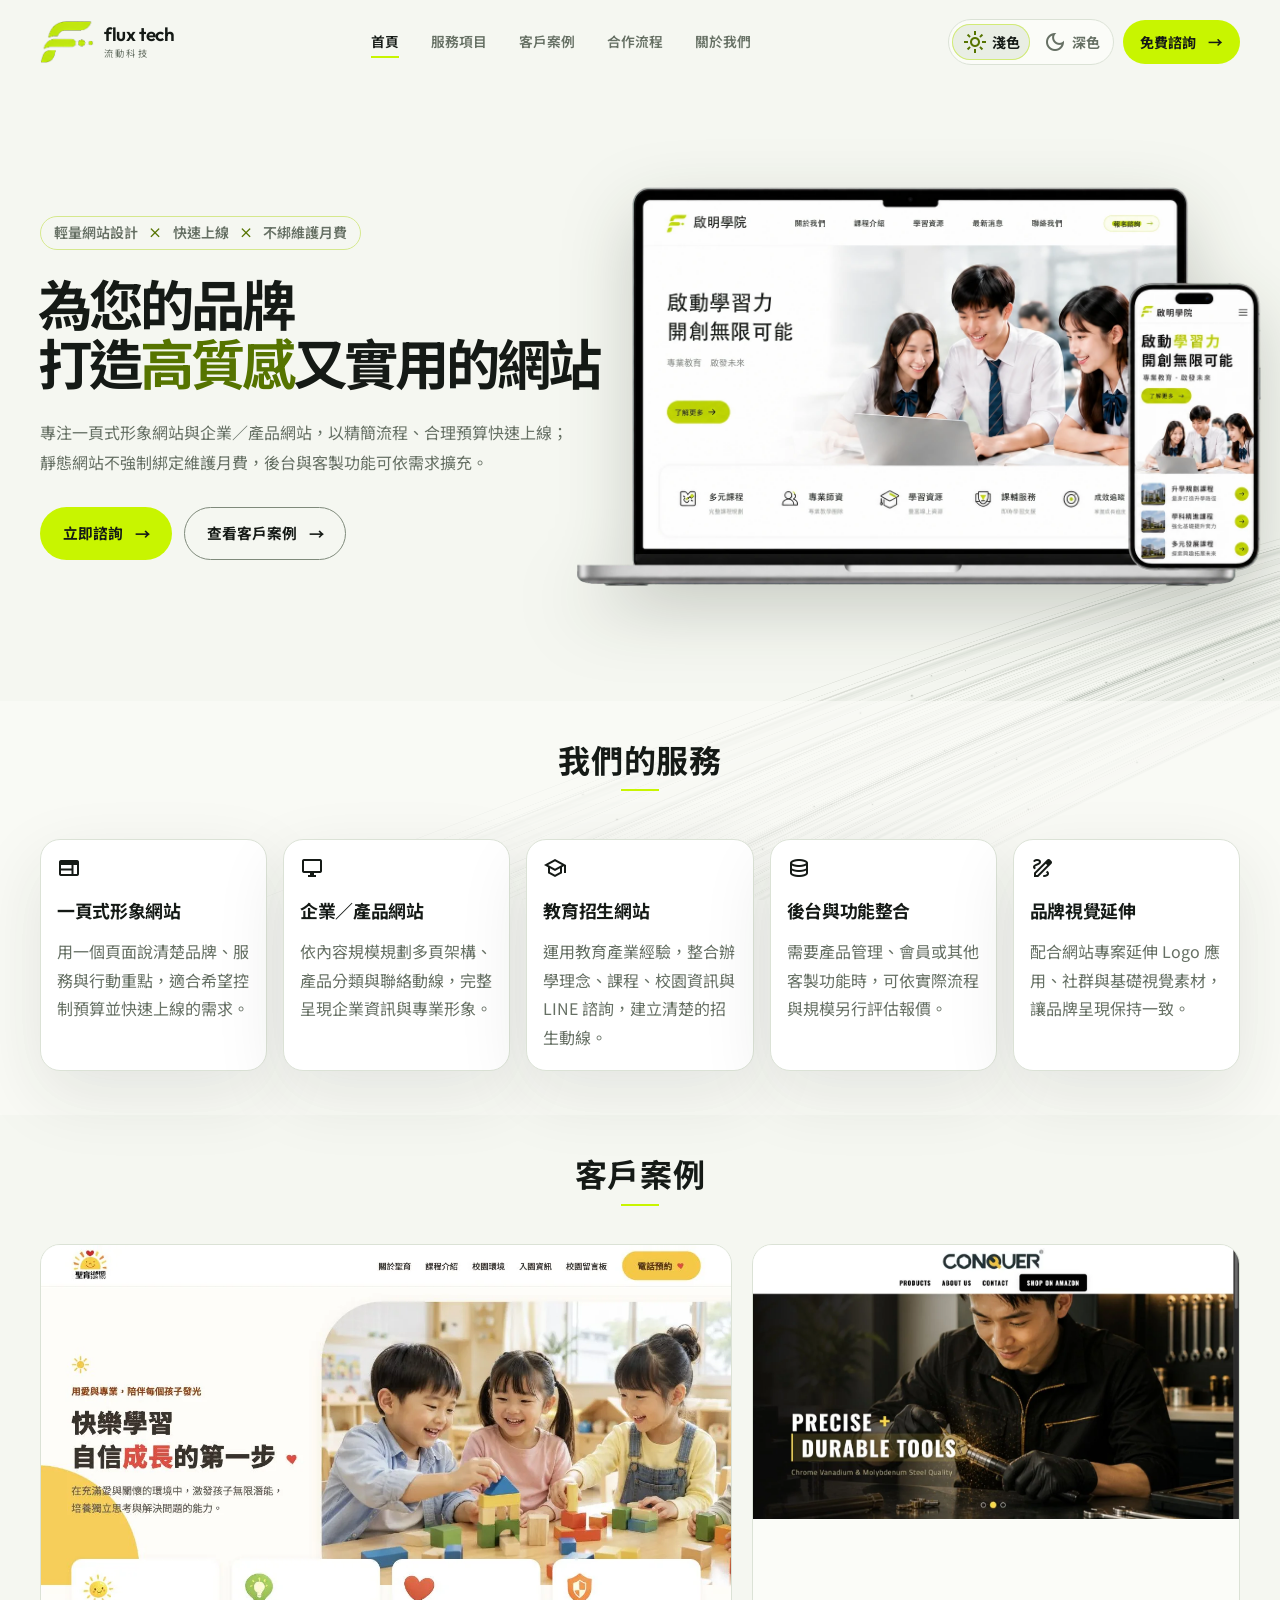
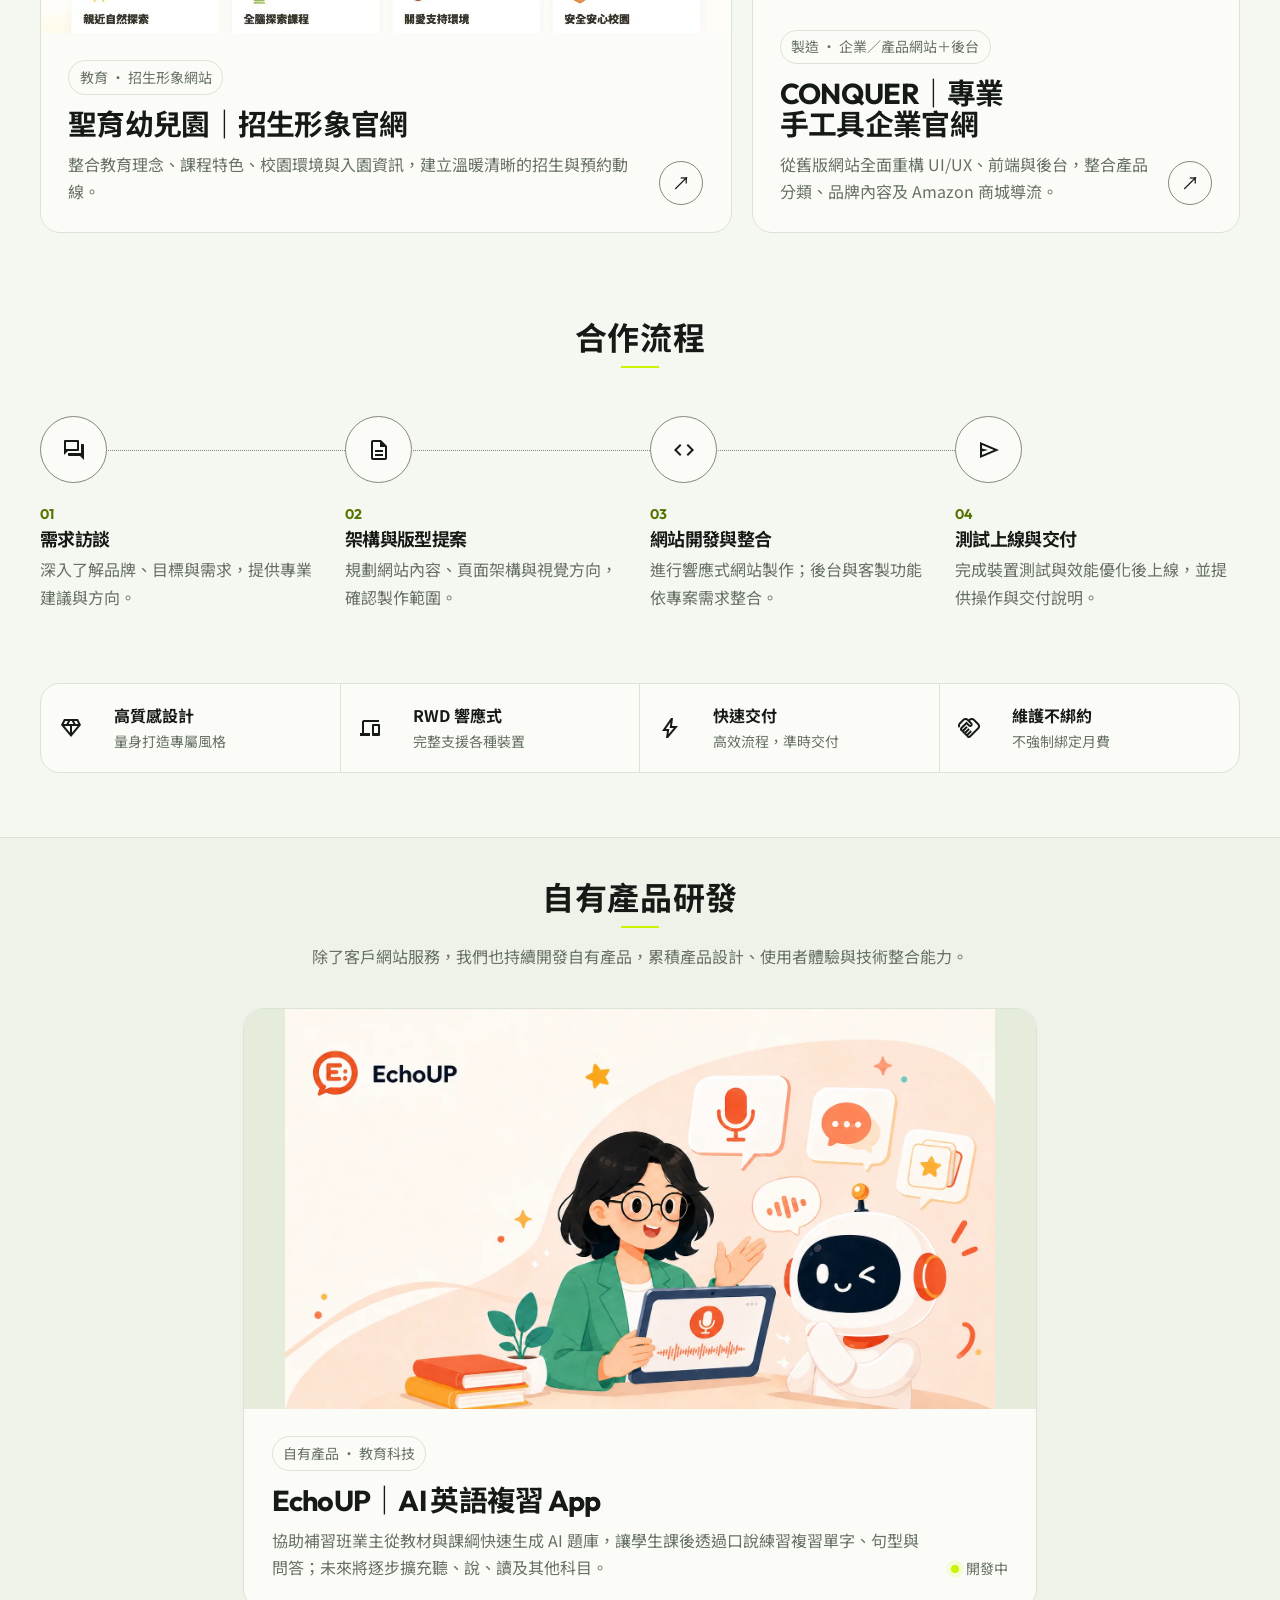
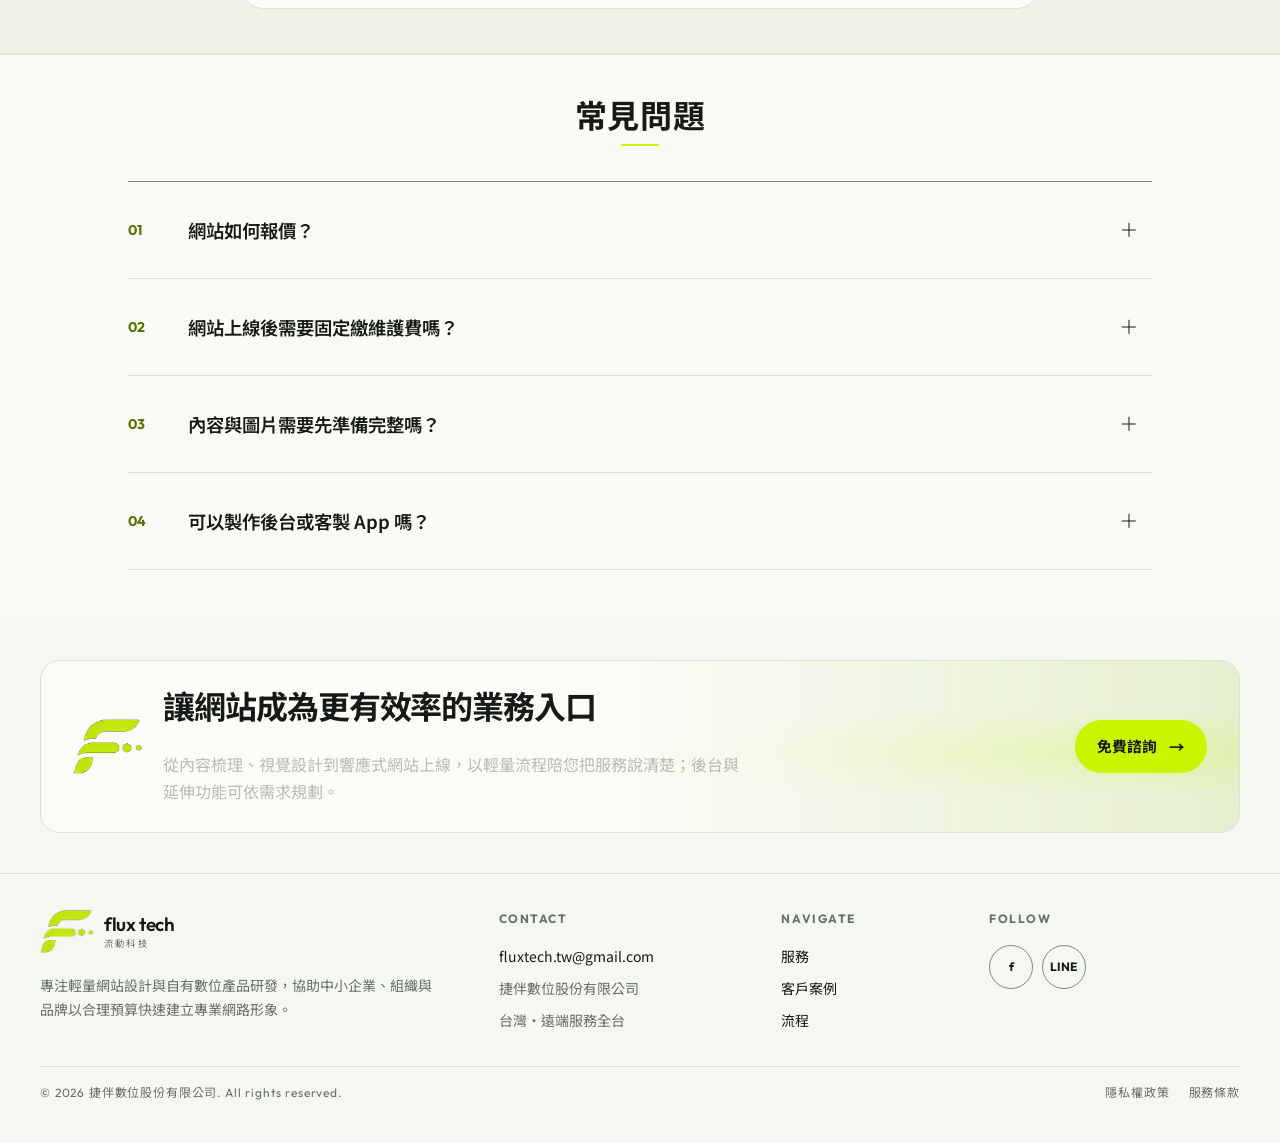
==== index.html @ bafb2372 "style: remove hero guide line" ====
<!doctype html>
<html lang="zh-Hant" data-theme="light">
  <head>
    <meta charset="UTF-8">
    <meta name="viewport" content="width=device-width, initial-scale=1, viewport-fit=cover">

    <script>
      (() => {
        try {
          const savedTheme = localStorage.getItem("fluxtech-theme");
          const systemTheme = window.matchMedia("(prefers-color-scheme: dark)").matches
            ? "dark"
            : "light";
          document.documentElement.dataset.theme = savedTheme || systemTheme;
        } catch {
          document.documentElement.dataset.theme = "light";
        }
      })();
    </script>

    <title>Fluxtech 流動科技｜輕量網站設計與快速上線</title>
    <meta
      name="description"
      content="Fluxtech 流動科技協助中小企業、組織與品牌，以合理預算快速建立一頁式形象網站與企業／產品網站；靜態網站不強制綁定維護月費，後台與客製功能依需求報價。"
    >
    <link rel="canonical" href="https://fluxtech.com.tw/">

    <meta property="og:type" content="website">
    <meta property="og:locale" content="zh_TW">
    <meta property="og:site_name" content="Fluxtech 流動科技">
    <meta property="og:title" content="Fluxtech 流動科技｜讓好網站，跟上你的生意速度">
    <meta
      property="og:description"
      content="輕量、敏捷、不強制綁定維護月費。從一頁式形象網站到企業／產品網站，後台與客製功能按需規劃。"
    >
    <meta property="og:url" content="https://fluxtech.com.tw/">
    <meta property="og:image" content="https://fluxtech.com.tw/assets/og-cover.jpg">
    <meta property="og:image:width" content="1200">
    <meta property="og:image:height" content="630">
    <meta property="og:image:alt" content="Fluxtech 流動科技品牌視覺">

    <meta name="twitter:card" content="summary_large_image">
    <meta name="twitter:title" content="Fluxtech 流動科技｜讓好網站，跟上你的生意速度">
    <meta
      name="twitter:description"
      content="輕量網站設計、快速上線，不強制綁定維護月費。"
    >
    <meta name="twitter:image" content="https://fluxtech.com.tw/assets/og-cover.jpg">

    <meta name="theme-color" content="#f5f7f1">
    <link rel="icon" type="image/png" sizes="96x96" href="assets/favicon-96.png">
    <link rel="apple-touch-icon" href="assets/apple-touch-icon.png">
    <link rel="manifest" href="site.webmanifest">

    <link rel="preconnect" href="https://fonts.googleapis.com">
    <link rel="preconnect" href="https://fonts.gstatic.com" crossorigin>
    <link
      href="https://fonts.googleapis.com/css2?family=Noto+Sans+TC:wght@400;500;600;700;800&amp;family=Outfit:wght@500;600;700&amp;display=swap"
      rel="stylesheet"
    >
    <link
      href="https://fonts.googleapis.com/css2?family=Material+Symbols+Outlined:opsz,wght,FILL,GRAD@24,300,0,0"
      rel="stylesheet"
    >
    <link rel="stylesheet" href="styles.css?v=20260722-site-webgl-flow-7">
    <script type="application/ld+json">
      {
        "@context": "https://schema.org",
        "@type": "Organization",
        "name": "捷伴數位股份有限公司",
        "alternateName": ["Fluxtech 流動科技", "flux tech"],
        "url": "https://fluxtech.com.tw/",
        "logo": "https://fluxtech.com.tw/assets/apple-touch-icon.png",
        "email": "fluxtech.tw@gmail.com",
        "sameAs": [
          "https://www.facebook.com/profile.php?id=61590889914276",
          "https://lin.ee/OuQwwsB"
        ],
        "description": "專注輕量網站設計與自有數位產品研發，提供一頁式形象網站、企業與產品網站；後台與客製功能依需求規劃。"
      }
    </script>
  </head>

  <body>
    <a class="skip-link" href="#main-content">跳到主要內容</a>

    <header class="site-header" data-site-header>
      <div class="nav-shell">
        <a class="brand" href="#top" aria-label="Fluxtech 流動科技首頁">
          <img class="brand__mark" src="assets/flux-mark.png" width="230" height="182" alt="">
          <span class="brand__copy">
            <strong>flux tech</strong>
            <small>流動科技</small>
          </span>
        </a>

        <nav class="desktop-nav" aria-label="主要導覽">
          <a href="#top">首頁</a>
          <a href="#services">服務項目</a>
          <a href="#work">客戶案例</a>
          <a href="#process">合作流程</a>
          <a href="#about">關於我們</a>
        </nav>

        <div class="nav-actions">
          <div class="theme-picker theme-picker--desktop" role="group" aria-label="顯示模式">
            <button class="theme-picker__option" type="button" data-theme-option="light" aria-pressed="true">
              <span class="material-symbols-outlined" aria-hidden="true">light_mode</span>
              <span>淺色</span>
            </button>
            <button class="theme-picker__option" type="button" data-theme-option="dark" aria-pressed="false">
              <span class="material-symbols-outlined" aria-hidden="true">dark_mode</span>
              <span>深色</span>
            </button>
          </div>

          <button class="theme-toggle theme-toggle--compact" type="button" data-theme-toggle aria-label="切換為深色模式">
            <span class="material-symbols-outlined theme-toggle__icon" data-theme-toggle-icon aria-hidden="true">dark_mode</span>
            <span class="theme-toggle__label" data-theme-toggle-label>深色</span>
          </button>

          <a
            class="button button--compact nav-line-button"
            href="https://lin.ee/OuQwwsB"
            target="_blank"
            rel="noopener noreferrer"
            data-line-link
            data-placement="nav"
          >
            免費諮詢 <span aria-hidden="true">→</span>
          </a>

          <button
            class="menu-toggle"
            type="button"
            aria-label="開啟導覽選單"
            aria-expanded="false"
            aria-controls="mobile-nav"
            data-menu-toggle
          >
            <span class="material-symbols-outlined menu-toggle__icon" data-menu-toggle-icon aria-hidden="true">menu</span>
            <span class="menu-toggle__label" data-menu-toggle-label>選單</span>
          </button>
        </div>
      </div>

      <nav class="mobile-nav" id="mobile-nav" aria-label="行動版導覽" data-mobile-nav>
        <a href="#top"><span>01</span>首頁</a>
        <a href="#services"><span>02</span>服務項目</a>
        <a href="#work"><span>03</span>客戶案例</a>
        <a href="#process"><span>04</span>合作流程</a>
        <a href="#about"><span>05</span>關於我們</a>
        <div class="mobile-nav__theme">
          <span class="mobile-nav__theme-label">顯示模式</span>
          <div class="theme-picker theme-picker--mobile" role="group" aria-label="顯示模式">
            <button class="theme-picker__option" type="button" data-theme-option="light" aria-pressed="true">
              <span class="material-symbols-outlined" aria-hidden="true">light_mode</span>
              <span>淺色</span>
            </button>
            <button class="theme-picker__option" type="button" data-theme-option="dark" aria-pressed="false">
              <span class="material-symbols-outlined" aria-hidden="true">dark_mode</span>
              <span>深色</span>
            </button>
          </div>
        </div>
        <a
          class="mobile-nav__line"
          href="https://lin.ee/OuQwwsB"
          target="_blank"
          rel="noopener noreferrer"
          data-line-link
          data-placement="mobile_menu"
        >
          加入 LINE 官方帳號 <span aria-hidden="true">↗</span>
        </a>
      </nav>
    </header>

    <!-- A single canvas provides the page-wide WebGL visual system. -->
    <div class="site-flow" data-flow-webgl aria-hidden="true"></div>

    <main id="main-content">
      <div class="flow-stage" data-flow-stage>

        <section class="hero" id="top" aria-labelledby="hero-title">
          <div class="hero__art" aria-hidden="true">
            <div class="hero__art-image"></div>
          </div>

          <div class="container hero__grid">
          <div class="hero__copy">
            <p class="hero__eyebrow reveal" style="--reveal-order: 0">
              <span>輕量網站設計</span><i>×</i><span>快速上線</span><i>×</i><span>不綁維護月費</span>
            </p>
            <h1 id="hero-title" class="reveal" style="--reveal-order: 1">
              為您的品牌<br>
              <span class="hero-title__line">打造<strong>高質感</strong>又實用的網站</span>
            </h1>
            <p class="hero__lead reveal" style="--reveal-order: 2">
              專注一頁式形象網站與企業／產品網站，以精簡流程、合理預算快速上線；
              靜態網站不強制綁定維護月費，後台與客製功能可依需求擴充。
            </p>
            <div class="hero__actions reveal" style="--reveal-order: 3">
              <a
                class="button button--primary"
                href="https://lin.ee/OuQwwsB"
                target="_blank"
                rel="noopener noreferrer"
                data-line-link
                data-placement="hero"
              >
                立即諮詢 <span aria-hidden="true">→</span>
              </a>
              <a class="button button--ghost" href="#work">
                查看客戶案例 <span aria-hidden="true">→</span>
              </a>
            </div>
          </div>

          <div class="hero__showcase reveal" style="--reveal-order: 4">
            <div class="hero-device">
              <picture>
                <source srcset="assets/hero-device-v5.webp" type="image/webp">
                <img
                  src="assets/hero-device-v5.png"
                  width="1536"
                  height="1024"
                  alt="筆電與手機展示啟明學院網站的桌機版與手機響應式版面"
                  fetchpriority="high"
                >
              </picture>
            </div>
          </div>
          </div>
        </section>

        <section class="service-section section" id="services" aria-labelledby="services-title">
          <div class="container">
          <div class="mockup-section-title reveal">
            <h2 id="services-title">我們的服務</h2>
            <span aria-hidden="true"></span>
          </div>

          <div class="service-card-grid">
            <article class="service-card reveal">
              <span class="material-symbols-outlined service-card__icon" aria-hidden="true">web</span>
              <h3>一頁式形象網站</h3>
              <p>用一個頁面說清楚品牌、服務與行動重點，適合希望控制預算並快速上線的需求。</p>
            </article>

            <article class="service-card reveal">
              <span class="material-symbols-outlined service-card__icon" aria-hidden="true">desktop_windows</span>
              <h3>企業／產品網站</h3>
              <p>依內容規模規劃多頁架構、產品分類與聯絡動線，完整呈現企業資訊與專業形象。</p>
            </article>

            <article class="service-card reveal">
              <span class="material-symbols-outlined service-card__icon" aria-hidden="true">school</span>
              <h3>教育招生網站</h3>
              <p>運用教育產業經驗，整合辦學理念、課程、校園資訊與 LINE 諮詢，建立清楚的招生動線。</p>
            </article>

            <article class="service-card reveal">
              <span class="material-symbols-outlined service-card__icon" aria-hidden="true">database</span>
              <h3>後台與功能整合</h3>
              <p>需要產品管理、會員或其他客製功能時，可依實際流程與規模另行評估報價。</p>
            </article>

            <article class="service-card reveal">
              <span class="material-symbols-outlined service-card__icon" aria-hidden="true">draw</span>
              <h3>品牌視覺延伸</h3>
              <p>配合網站專案延伸 Logo 應用、社群與基礎視覺素材，讓品牌呈現保持一致。</p>
            </article>
          </div>
          </div>
        </section>
      </div>

      <section class="work-section section" id="work" aria-labelledby="work-title">
        <div class="container">
          <div class="mockup-section-title work-section__title reveal">
            <h2 id="work-title">客戶案例</h2>
            <span aria-hidden="true"></span>
          </div>

          <div class="work-grid">
            <article class="case-card case-card--featured reveal">
              <a
                class="case-card__link"
                href="https://jjtsao.github.io/kindergarten-sample/index.html"
                target="_blank"
                rel="noopener noreferrer"
                data-portfolio-link
                data-case-id="sun-you-kindergarten"
                data-category="education"
                aria-label="查看聖育幼兒園招生形象官網"
              >
                <div class="case-visual case-visual--project">
                  <img src="assets/case-sunyou-v1.webp" width="1265" height="712" alt="" loading="lazy">
                </div>
                <div class="case-card__meta">
                  <div>
                    <span class="case-card__category">教育 · 招生形象網站</span>
                    <h3>聖育幼兒園｜招生形象官網</h3>
                    <p>整合教育理念、課程特色、校園環境與入園資訊，建立溫暖清晰的招生與預約動線。</p>
                  </div>
                  <span class="case-card__arrow" aria-hidden="true">↗</span>
                </div>
              </a>
            </article>

            <article class="case-card reveal">
              <a
                class="case-card__link"
                href="https://www.conquer.tw"
                target="_blank"
                rel="noopener noreferrer"
                data-portfolio-link
                data-case-id="conquer-tools"
                data-category="manufacturing"
                aria-label="查看 CONQUER 專業手工具企業官網"
              >
                <div class="case-visual case-visual--project case-visual--conquer">
                  <img src="assets/case-conquer-v1.webp" width="1265" height="712" alt="" loading="lazy">
                </div>
                <div class="case-card__meta">
                  <div>
                    <span class="case-card__category">製造 · 企業／產品網站＋後台</span>
                    <h3>CONQUER｜專業手工具企業官網</h3>
                    <p>從舊版網站全面重構 UI/UX、前端與後台，整合產品分類、品牌內容及 Amazon 商城導流。</p>
                  </div>
                  <span class="case-card__arrow" aria-hidden="true">↗</span>
                </div>
              </a>
            </article>
          </div>
        </div>
      </section>

      <section class="process-section section" id="process" aria-labelledby="process-title">
        <div class="container">
          <div class="mockup-section-title reveal">
            <h2 id="process-title">合作流程</h2>
            <span aria-hidden="true"></span>
          </div>

          <ol class="process-steps">
            <li class="process-step reveal">
              <div class="process-step__icon"><span class="material-symbols-outlined" aria-hidden="true">forum</span></div>
              <div class="process-step__copy"><span>01</span><h3>需求訪談</h3><p>深入了解品牌、目標與需求，提供專業建議與方向。</p></div>
            </li>
            <li class="process-step reveal">
              <div class="process-step__icon"><span class="material-symbols-outlined" aria-hidden="true">description</span></div>
              <div class="process-step__copy"><span>02</span><h3>架構與版型提案</h3><p>規劃網站內容、頁面架構與視覺方向，確認製作範圍。</p></div>
            </li>
            <li class="process-step reveal">
              <div class="process-step__icon"><span class="material-symbols-outlined" aria-hidden="true">code</span></div>
              <div class="process-step__copy"><span>03</span><h3>網站開發與整合</h3><p>進行響應式網站製作；後台與客製功能依專案需求整合。</p></div>
            </li>
            <li class="process-step reveal">
              <div class="process-step__icon"><span class="material-symbols-outlined" aria-hidden="true">send</span></div>
              <div class="process-step__copy"><span>04</span><h3>測試上線與交付</h3><p>完成裝置測試與效能優化後上線，並提供操作與交付說明。</p></div>
            </li>
          </ol>

          <div class="quality-strip reveal" aria-label="服務特色">
            <div><span class="material-symbols-outlined" aria-hidden="true">diamond</span><p><strong>高質感設計</strong><small>量身打造專屬風格</small></p></div>
            <div><span class="material-symbols-outlined" aria-hidden="true">devices</span><p><strong>RWD 響應式</strong><small>完整支援各種裝置</small></p></div>
            <div><span class="material-symbols-outlined" aria-hidden="true">bolt</span><p><strong>快速交付</strong><small>高效流程，準時交付</small></p></div>
            <div><span class="material-symbols-outlined" aria-hidden="true">handshake</span><p><strong>維護不綁約</strong><small>不強制綁定月費</small></p></div>
          </div>
        </div>
      </section>

      <section class="product-section section" id="products" aria-labelledby="products-title">
        <div class="container">
          <div class="mockup-section-title product-section__title reveal">
            <h2 id="products-title">自有產品研發</h2>
            <span aria-hidden="true"></span>
          </div>
          <p class="product-section__intro reveal">
            除了客戶網站服務，我們也持續開發自有產品，累積產品設計、使用者體驗與技術整合能力。
          </p>

          <div class="product-grid product-grid--single">
            <article class="case-card case-card--coming case-card--app-small reveal">
              <div class="case-card__link" aria-label="EchoUP AI 英語複習 App 開發中">
                <div class="case-visual case-visual--project case-visual--app">
                  <img
                    src="assets/case-echoup-v2.webp?v=20260722-echoup-1"
                    width="1672"
                    height="941"
                    alt="EchoUP AI 英語複習 App 介面與角色插圖"
                    loading="eager"
                    fetchpriority="low"
                  >
                </div>
                <div class="case-card__meta">
                  <div>
                    <span class="case-card__category">自有產品 · 教育科技</span>
                    <h3>EchoUP｜AI 英語複習 App</h3>
                    <p>協助補習班業主從教材與課綱快速生成 AI 題庫，讓學生課後透過口說練習複習單字、句型與問答；未來將逐步擴充聽、說、讀及其他科目。</p>
                  </div>
                  <span class="status-dot">開發中</span>
                </div>
              </div>
            </article>

            <article class="case-card case-card--coming case-card--app-large reveal" hidden>
              <div class="case-card__link" aria-label="球友局 TeeMates 高爾夫球友 App 即將推出">
                <div class="case-visual case-visual--project case-visual--app">
                  <img src="assets/case-teemates-v5.webp" width="1265" height="970" alt="球友局 TeeMates 高爾夫球友 App 手機介面" loading="lazy">
                </div>
                <div class="case-card__meta">
                  <div>
                    <span class="case-card__category">自有產品 · 運動科技</span>
                    <h3>球友局 TeeMates｜高爾夫球友 App</h3>
                    <p>從零打造高爾夫賽事、成績追蹤與球友互動體驗，涵蓋品牌視覺、操作介面與 App 核心功能。</p>
                  </div>
                  <span class="status-dot">開發中</span>
                </div>
              </div>
            </article>
          </div>
        </div>
      </section>

      <section class="faq-section section" id="faq" aria-labelledby="faq-title">
        <div class="container">
          <div class="mockup-section-title reveal">
            <h2 id="faq-title">常見問題</h2>
            <span aria-hidden="true"></span>
          </div>

          <div class="faq-list">
            <details class="reveal">
              <summary><span>01</span>網站如何報價？<i aria-hidden="true"></i></summary>
              <div class="faq-answer">
                <p>我們會依頁面數量、內容整理、設計需求與功能範圍評估。先透過 LINE 了解需求後提供報價；目前以輕量的一頁式網站為主，若需多頁、後台或客製功能會另行估價。</p>
              </div>
            </details>
            <details class="reveal">
              <summary><span>02</span>網站上線後需要固定繳維護費嗎？<i aria-hidden="true"></i></summary>
              <div class="faq-answer">
                <p>靜態網站不強制綁定維護月費。網域、主機等第三方費用仍依實際方案支付；日後若需要改版、內容更新或技術支援，再依工作範圍另外報價。</p>
              </div>
            </details>
            <details class="reveal">
              <summary><span>03</span>內容與圖片需要先準備完整嗎？<i aria-hidden="true"></i></summary>
              <div class="faq-answer">
                <p>不用一開始全部備齊。我們會先確認網站目標與必要欄位，可先用暫代內容建立版型，再由您補上正式文字與圖片完成上線。</p>
              </div>
            </details>
            <details class="reveal">
              <summary><span>04</span>可以製作後台或客製 App 嗎？<i aria-hidden="true"></i></summary>
              <div class="faq-answer">
                <p>可以個別評估，但不屬於目前的標準網站方案。後台、會員或其他客製功能會依流程與規模另行規劃；Fluxtech 現階段的 App 重心以 EchoUP、TeeMates 等自有產品研發為主。</p>
              </div>
            </details>
          </div>
        </div>
      </section>

      <section class="contact-cta" id="contact" aria-labelledby="contact-title">
        <div class="container contact-banner">
          <img src="assets/flux-mark.png" width="230" height="182" alt="" aria-hidden="true">
          <div class="contact-banner__copy">
            <h2 id="contact-title">讓網站成為更有效率的業務入口</h2>
            <p>從內容梳理、視覺設計到響應式網站上線，以輕量流程陪您把服務說清楚；後台與延伸功能可依需求規劃。</p>
          </div>
          <a
            class="button button--primary"
            href="https://lin.ee/OuQwwsB"
            target="_blank"
            rel="noopener noreferrer"
            data-line-link
            data-placement="footer"
          >
            免費諮詢 <span aria-hidden="true">→</span>
          </a>
        </div>
      </section>
    </main>

    <footer class="site-footer" id="about">
      <div class="container footer-grid">
        <div class="footer-brand">
          <a class="brand" href="#top" aria-label="回到頁首">
            <img class="brand__mark" src="assets/flux-mark.png" width="230" height="182" alt="">
            <span class="brand__copy"><strong>flux tech</strong><small>流動科技</small></span>
          </a>
          <p>專注輕量網站設計與自有數位產品研發，協助中小企業、組織與品牌以合理預算快速建立專業網路形象。</p>
        </div>

        <div class="footer-contact">
          <p class="footer-label">CONTACT</p>
          <a href="mailto:fluxtech.tw@gmail.com">fluxtech.tw@gmail.com</a>
          <span>捷伴數位股份有限公司</span>
          <span>台灣・遠端服務全台</span>
        </div>

        <div class="footer-nav">
          <p class="footer-label">NAVIGATE</p>
          <a href="#services">服務</a>
          <a href="#work">客戶案例</a>
          <a href="#process">流程</a>
        </div>

        <div class="footer-social">
          <p class="footer-label">FOLLOW</p>
          <div aria-label="社群平台">
            <a
              href="https://www.facebook.com/profile.php?id=61590889914276"
              target="_blank"
              rel="noopener noreferrer"
              aria-label="前往 Fluxtech Facebook 粉絲專頁"
            >
              <span aria-hidden="true">f</span>
            </a>
            <a
              href="https://lin.ee/OuQwwsB"
              target="_blank"
              rel="noopener noreferrer"
              data-line-link
              data-placement="footer_social"
              aria-label="加入 Fluxtech LINE 官方帳號"
            >
              <span aria-hidden="true">LINE</span>
            </a>
          </div>
        </div>
      </div>

      <div class="container footer-bottom">
        <p>© <span data-current-year>2026</span> 捷伴數位股份有限公司. All rights reserved.</p>
        <p><span>隱私權政策</span><span>服務條款</span></p>
      </div>
    </footer>

    <a
      class="mobile-line-bar"
      href="https://lin.ee/OuQwwsB"
      target="_blank"
      rel="noopener noreferrer"
      data-line-link
      data-placement="mobile_sticky"
      data-mobile-sticky
      aria-hidden="true"
      tabindex="-1"
    >
      LINE 免費諮詢 <span aria-hidden="true">↗</span>
    </a>

    <script src="site-config.js"></script>
    <script src="main.js?v=20260722-site-webgl-flow-6"></script>
    <script src="vendor/three.min.js?v=0.152.2"></script>
    <script src="hero-particles.js?v=20260722-site-webgl-flow-12"></script>
  </body>
</html>
---- styles.css ----
@layer reset, tokens, base, components, sections, utilities, responsive;

@layer reset {
  *,
  *::before,
  *::after {
    box-sizing: border-box;
  }

  html {
    scroll-behavior: smooth;
    -webkit-text-size-adjust: 100%;
  }

  body,
  h1,
  h2,
  h3,
  p,
  ul,
  ol {
    margin: 0;
  }

  ul,
  ol {
    padding: 0;
    list-style: none;
  }

  img,
  picture {
    display: block;
    max-width: 100%;
  }

  button,
  input,
  textarea,
  select {
    font: inherit;
  }

  button,
  summary {
    cursor: pointer;
  }

  a {
    color: inherit;
    text-decoration: none;
  }
}

@layer tokens {
  :root {
    color-scheme: light;

    --font-display: "Outfit", "Noto Sans TC", "PingFang TC", sans-serif;
    --font-body: "Noto Sans TC", "PingFang TC", "Microsoft JhengHei", sans-serif;
    --text-caption: 0.75rem;
    --text-meta: 0.875rem;
    --text-body: 1rem;

    --brand: #c8f500;
    --brand-bright: #d7ff1a;
    --brand-deep: #567400;
    --ink-on-brand: #151a16;

    --page: #f5f7f1;
    --surface: #fbfcf8;
    --surface-raised: #ffffff;
    --surface-soft: #e9eee4;
    --text: #151a16;
    --text-soft: #667064;
    --line: #dbe2d6;
    --line-strong: #7f8a7b;
    --focus: #567400;
    --header: #f5f7f1;
    --header-alpha: rgba(245, 247, 241, 0.9);
    --section-contrast: #e9eee4;
    --shadow-soft: 0 24px 70px rgba(32, 43, 25, 0.1);

    --success: #147a54;
    --ease-out: cubic-bezier(0.16, 1, 0.3, 1);
    --ease-in-out: cubic-bezier(0.65, 0, 0.35, 1);
    --header-height: 4.75rem;
    --container: 78rem;
    --gutter: clamp(1.1rem, 4vw, 2.5rem);
    --section-space: clamp(5.5rem, 12vw, 10rem);
    --radius-sm: 0.75rem;
    --radius-md: 1.25rem;
    --radius-lg: 2rem;
  }

  html[data-theme="dark"] {
    color-scheme: dark;

    --page: #0b0e0c;
    --surface: #111611;
    --surface-raised: #171d17;
    --surface-soft: #1d241d;
    --text: #f5f7f1;
    --text-soft: #a8b0a4;
    --line: #283028;
    --line-strong: #556255;
    --focus: #c8f500;
    --header: #0b0e0c;
    --header-alpha: rgba(11, 14, 12, 0.9);
    --section-contrast: #0f140f;
    --shadow-soft: none;
  }
}

@layer base {
  body {
    min-width: 20rem;
    min-height: 100vh;
    padding-bottom: 0;
    overflow-x: hidden;
    background: var(--page);
    color: var(--text);
    font-family: var(--font-body);
    font-size: var(--text-body);
    line-height: 1.7;
    text-rendering: optimizeLegibility;
    -webkit-font-smoothing: antialiased;
    transition:
      background-color 240ms var(--ease-in-out),
      color 240ms var(--ease-in-out);
  }

  ::selection {
    background: var(--brand);
    color: var(--ink-on-brand);
  }

  :focus-visible {
    outline: 3px solid var(--focus);
    outline-offset: 4px;
  }

  h1,
  h2,
  h3 {
    font-family: var(--font-display);
    font-weight: 700;
    line-height: 1.06;
    letter-spacing: -0.035em;
    text-wrap: balance;
  }

  h2 {
    font-size: clamp(2.6rem, 7vw, 5.6rem);
  }

  p {
    text-wrap: wrap;
  }

  section[id] {
    scroll-margin-top: calc(var(--header-height) + 1.5rem);
  }

  .container {
    width: min(calc(100% - (var(--gutter) * 2)), var(--container));
    margin-inline: auto;
  }

  .section {
    padding-block: var(--section-space);
  }
}

@layer components {
  .skip-link {
    position: fixed;
    z-index: 1000;
    top: 0.75rem;
    left: 0.75rem;
    padding: 0.65rem 1rem;
    border-radius: 999px;
    transform: translateY(-180%);
    background: var(--brand);
    color: var(--ink-on-brand);
    font-weight: 700;
    transition: transform 180ms var(--ease-out);
  }

  .skip-link:focus {
    transform: translateY(0);
  }

  .eyebrow {
    display: flex;
    align-items: center;
    gap: 0.7rem;
    color: var(--brand-deep);
    font-family: var(--font-display);
    font-size: 0.72rem;
    font-weight: 700;
    letter-spacing: 0.14em;
    line-height: 1.3;
  }

  .eyebrow::before {
    width: 1.9rem;
    height: 2px;
    background: currentColor;
    content: "";
  }

  html[data-theme="dark"] .eyebrow {
    color: var(--brand);
  }

  .button {
    display: inline-flex;
    min-height: 3.35rem;
    align-items: center;
    justify-content: center;
    gap: 0.75rem;
    padding: 0.78rem 1.35rem;
    border: 1px solid transparent;
    border-radius: 999px;
    font-size: 0.92rem;
    font-weight: 700;
    line-height: 1;
    transition:
      transform 180ms var(--ease-out),
      background-color 180ms var(--ease-out),
      border-color 180ms var(--ease-out),
      color 180ms var(--ease-out);
  }

  .button span {
    display: inline-block;
    font-size: 1.05em;
    transform: translateX(0);
    transition: transform 160ms var(--ease-out);
  }

  .button--primary {
    background: var(--brand);
    color: var(--ink-on-brand);
  }

  .button--ghost {
    border-color: var(--line-strong);
    background: transparent;
    color: var(--text);
  }

  .button--compact {
    min-height: 2.75rem;
    padding: 0.65rem 1rem;
    background: var(--brand);
    color: var(--ink-on-brand);
    font-size: var(--text-meta);
  }

  .text-link {
    display: inline-flex;
    min-height: 2.75rem;
    align-items: center;
    gap: 0.7rem;
    border-bottom: 1px solid var(--text);
    font-weight: 700;
  }

  .text-link span {
    color: var(--brand-deep);
  }

  html[data-theme="dark"] .text-link span {
    color: var(--brand);
  }

  .section-heading {
    display: grid;
    gap: 2rem;
    margin-bottom: clamp(3.5rem, 8vw, 6.5rem);
  }

  .section-heading .eyebrow,
  .process-intro .eyebrow,
  .faq-intro .eyebrow {
    margin-bottom: 1.5rem;
  }

  .section-heading > p,
  .section-note,
  .process-intro > p {
    max-width: 36rem;
    color: var(--text-soft);
    font-size: 1.02rem;
  }

  .site-header {
    position: fixed;
    z-index: 200;
    top: 0;
    right: 0;
    left: 0;
    border-bottom: 1px solid transparent;
    background: transparent;
    transition:
      background-color 220ms var(--ease-out),
      border-color 220ms var(--ease-out),
      transform 220ms var(--ease-out);
  }

  .site-header.is-scrolled,
  .site-header.is-menu-open {
    border-color: var(--line);
    background: var(--header-alpha);
    -webkit-backdrop-filter: blur(18px);
    backdrop-filter: blur(18px);
  }

  .nav-shell {
    display: flex;
    width: min(calc(100% - (var(--gutter) * 2)), 84rem);
    height: var(--header-height);
    align-items: center;
    justify-content: space-between;
    gap: 1rem;
    margin-inline: auto;
  }

  .brand {
    display: inline-flex;
    min-height: 2.75rem;
    align-items: center;
    gap: 0.65rem;
  }

  .brand__mark {
    width: 2.7rem;
    height: 2.15rem;
    object-fit: contain;
  }

  .brand__copy {
    display: grid;
    line-height: 1;
  }

  .brand__copy strong {
    font-family: var(--font-display);
    font-size: 1.05rem;
    font-weight: 600;
    letter-spacing: -0.02em;
  }

  .brand__copy small {
    margin-top: 0.33rem;
    color: var(--text-soft);
    font-size: 0.58rem;
    letter-spacing: 0.24em;
  }

  .desktop-nav {
    display: none;
    align-items: center;
    gap: 2rem;
    font-size: 0.86rem;
    font-weight: 600;
  }

  .desktop-nav a {
    position: relative;
    display: inline-flex;
    min-height: 2.75rem;
    align-items: center;
    color: var(--text-soft);
    transition: color 160ms var(--ease-out);
  }

  .desktop-nav a::after {
    position: absolute;
    right: 0;
    bottom: 0.4rem;
    left: 0;
    height: 2px;
    transform: scaleX(0);
    transform-origin: right;
    background: var(--brand);
    content: "";
    transition: transform 220ms var(--ease-out);
  }

  .desktop-nav a.is-active {
    color: var(--text);
  }

  .desktop-nav a.is-active::after {
    transform: scaleX(1);
    transform-origin: left;
  }

  .nav-actions {
    display: flex;
    align-items: center;
    gap: 0.55rem;
  }

  .nav-line-button {
    display: none;
  }

  .menu-toggle {
    display: inline-flex;
    min-height: 2.75rem;
    align-items: center;
    justify-content: center;
    gap: 0.4rem;
    padding: 0.45rem 0.75rem;
    border: 1px solid var(--line);
    border-radius: 999px;
    background: var(--surface);
    color: var(--text);
    white-space: nowrap;
    transition:
      border-color 180ms var(--ease-out),
      background-color 180ms var(--ease-out),
      transform 180ms var(--ease-out);
  }

  .theme-toggle {
    display: none;
    min-height: 2.75rem;
    align-items: center;
    justify-content: center;
    gap: 0.35rem;
    padding: 0.45rem 0.75rem;
    border: 1px solid var(--line);
    border-radius: 999px;
    background: var(--surface);
    color: var(--text);
    transition:
      border-color 180ms var(--ease-out),
      background-color 180ms var(--ease-out),
      transform 180ms var(--ease-out);
  }

  .theme-toggle__icon {
    color: var(--brand-deep);
    font-size: 1.1rem;
  }

  html[data-theme="dark"] .theme-toggle__icon {
    color: var(--brand);
  }

  .theme-toggle__label {
    font-size: var(--text-meta);
    font-weight: 700;
    line-height: 1;
  }

  .theme-picker {
    align-items: center;
    gap: 0.15rem;
    padding: 0.2rem;
    border: 1px solid var(--line);
    border-radius: 999px;
    background: var(--surface);
  }

  .theme-picker--desktop {
    display: none;
  }

  .theme-picker__option {
    display: inline-flex;
    min-height: 2.3rem;
    align-items: center;
    justify-content: center;
    gap: 0.3rem;
    padding: 0.35rem 0.65rem;
    border: 0;
    border-radius: 999px;
    background: transparent;
    color: var(--text-soft);
    font-size: var(--text-meta);
    font-weight: 700;
    line-height: 1;
    transition:
      background-color 180ms var(--ease-out),
      color 180ms var(--ease-out),
      transform 180ms var(--ease-out);
  }

  .theme-picker__option .material-symbols-outlined {
    font-size: 1rem;
  }

  .theme-picker__option[aria-pressed="true"] {
    background: var(--surface-soft);
    color: var(--text);
    box-shadow: inset 0 0 0 1px color-mix(in srgb, var(--brand) 45%, var(--line));
  }

  .theme-picker__option[aria-pressed="true"] .material-symbols-outlined {
    color: var(--brand-deep);
  }

  .theme-toggle:active,
  .theme-picker__option:active {
    transform: scale(0.97);
  }

  html[data-theme="dark"] .theme-picker__option[aria-pressed="true"] .material-symbols-outlined {
    color: var(--brand);
  }

  .menu-toggle__icon {
    font-size: 1.2rem;
    line-height: 1;
  }

  .menu-toggle__label {
    font-size: var(--text-meta);
    font-weight: 700;
    line-height: 1;
  }

  .menu-toggle[aria-expanded="true"] {
    border-color: var(--line-strong);
    background: var(--surface-soft);
  }

  .menu-toggle:active {
    transform: scale(0.97);
  }

  .mobile-nav {
    position: fixed;
    z-index: 190;
    top: calc(var(--header-height) + 0.65rem);
    right: max(var(--gutter), env(safe-area-inset-right));
    left: auto;
    display: grid;
    width: min(20rem, calc(100vw - (var(--gutter) * 2)));
    max-height: calc(100svh - var(--header-height) - 1.3rem);
    gap: 0;
    padding: 0.75rem 1rem max(1rem, env(safe-area-inset-bottom));
    overflow-y: auto;
    overscroll-behavior: contain;
    visibility: hidden;
    transform: translate(0.35rem, -0.5rem) scale(0.98);
    transform-origin: top right;
    border: 1px solid var(--line);
    border-radius: var(--radius-md);
    background: var(--surface-raised);
    box-shadow: 0 1.25rem 3rem color-mix(in srgb, #0b0e0c 24%, transparent);
    opacity: 0;
    pointer-events: none;
    transition:
      opacity 200ms var(--ease-out),
      transform 240ms var(--ease-out),
      visibility 0s linear 240ms;
  }

  .mobile-nav[data-open="true"] {
    visibility: visible;
    transform: translate(0, 0) scale(1);
    opacity: 1;
    pointer-events: auto;
    transition-delay: 0s;
  }

  .mobile-nav > a {
    display: flex;
    min-height: 4rem;
    align-items: center;
    gap: 1rem;
    border-bottom: 1px solid var(--line);
    font-family: var(--font-display);
    font-size: 1.35rem;
    font-weight: 600;
  }

  .mobile-nav > a span {
    color: var(--text-soft);
    font-size: var(--text-caption);
    letter-spacing: 0.1em;
  }

  .mobile-nav__theme {
    display: flex;
    min-height: 4.75rem;
    align-items: center;
    justify-content: space-between;
    gap: 1rem;
    border-bottom: 1px solid var(--line);
  }

  .mobile-nav__theme-label {
    color: var(--text-soft);
    font-size: var(--text-meta);
    font-weight: 600;
  }

  .theme-picker--mobile {
    display: flex;
    width: min(13rem, 65%);
  }

  .theme-picker--mobile .theme-picker__option {
    flex: 1;
    min-height: 2.75rem;
  }

  .mobile-nav .mobile-nav__line {
    min-height: 3.4rem;
    justify-content: center;
    margin-top: 1.25rem;
    border: 0;
    border-radius: 999px;
    background: var(--brand);
    color: var(--ink-on-brand);
    font-family: var(--font-body);
    font-size: 0.92rem;
    font-weight: 700;
  }

  .mobile-line-bar {
    position: fixed;
    z-index: 180;
    right: max(0.75rem, env(safe-area-inset-right));
    bottom: max(0.75rem, env(safe-area-inset-bottom));
    left: auto;
    display: flex;
    min-height: 3rem;
    align-items: center;
    justify-content: center;
    gap: 0.55rem;
    padding: 0.65rem 1rem;
    visibility: hidden;
    transform: translateY(0.75rem) scale(0.98);
    border: 1px solid #dbff45;
    border-radius: 999px;
    background: var(--brand);
    color: var(--ink-on-brand);
    box-shadow: 0 10px 28px rgba(38, 49, 20, 0.16);
    font-size: var(--text-meta);
    font-weight: 700;
    opacity: 0;
    pointer-events: none;
    transition:
      opacity 180ms var(--ease-out),
      transform 220ms var(--ease-out),
      visibility 0s linear 220ms;
  }

  .mobile-line-bar[data-visible="true"] {
    visibility: visible;
    transform: translateY(0) scale(1);
    opacity: 1;
    pointer-events: auto;
    transition-delay: 0s;
  }
}

@layer sections {
  .flow-stage {
    position: relative;
    isolation: isolate;
    overflow: clip;
    background: linear-gradient(to bottom, var(--page) 0%, var(--page) 52%, var(--surface) 68%, var(--surface) 100%);
  }

  .flow-stage .hero,
  .flow-stage .service-section {
    position: relative;
    z-index: 1;
    background: transparent;
  }

  .flow-stage .hero {
    border-bottom-color: transparent;
  }

  .flow-stage .hero__art {
    display: none;
  }

  .hero {
    position: relative;
    min-height: 50rem;
    overflow: hidden;
    border-bottom: 1px solid var(--line);
    background: var(--page);
  }

  .hero__art {
    position: absolute;
    z-index: 0;
    inset: 42% -35% -4% -45%;
    overflow: hidden;
    pointer-events: none;
  }

  .hero__art-image {
    position: absolute;
    inset: 0;
  }

  .hero__grid {
    position: relative;
    z-index: 2;
    display: grid;
    width: min(calc(100% - (var(--gutter) * 2)), 84rem);
    min-height: 50rem;
    align-content: center;
    gap: 2.8rem;
    padding-top: calc(var(--header-height) + 3.2rem);
    padding-bottom: 4rem;
  }

  .hero__copy {
    max-width: 39rem;
  }

  .hero__eyebrow {
    display: flex;
    width: fit-content;
    max-width: 100%;
    flex-wrap: wrap;
    align-items: center;
    gap: 0.45rem 0.65rem;
    margin-bottom: 1.7rem;
    padding: 0.48rem 0.8rem;
    border: 1px solid color-mix(in srgb, var(--brand) 34%, var(--line));
    border-radius: 999px;
    color: var(--text-soft);
    font-size: var(--text-meta);
    font-weight: 600;
    line-height: 1.2;
  }

  .hero__eyebrow i {
    color: var(--brand-deep);
    font-style: normal;
  }

  html[data-theme="dark"] .hero__eyebrow i {
    color: var(--brand);
  }

  .hero h1 {
    margin-left: -0.04em;
    font-size: clamp(2.85rem, 12.5vw, 4.4rem);
    line-height: 1.12;
    letter-spacing: -0.055em;
  }

  .hero-title__line {
    display: inline;
    color: var(--text);
  }

  .hero h1 strong {
    color: var(--brand-deep);
    font-weight: inherit;
  }

  html[data-theme="dark"] .hero h1 strong {
    color: var(--brand);
  }

  .hero__lead {
    max-width: 36rem;
    margin-top: 1.4rem;
    color: var(--text-soft);
    font-size: var(--text-body);
    line-height: 1.9;
  }

  .hero__actions {
    display: flex;
    flex-wrap: wrap;
    gap: 0.75rem;
    margin-top: 1.8rem;
  }

  .hero__actions .button {
    flex: 1 1 12rem;
  }

  .hero__showcase {
    position: relative;
    min-height: 26rem;
    display: grid;
    align-items: center;
    isolation: isolate;
  }

  .hero-device {
    position: relative;
    width: 112%;
    max-width: none;
    transform: translateX(-6%);
  }

  .hero__showcase picture {
    display: block;
    width: 100%;
  }

  .hero__showcase img {
    display: block;
    width: 100%;
    height: auto;
    filter: drop-shadow(0 1.6rem 2.2rem rgba(21, 28, 17, 0.2));
  }

  .service-section {
    padding-block: clamp(1.75rem, 3.5vw, 2.75rem);
    background: var(--surface);
  }

  .material-symbols-outlined {
    font-family: "Material Symbols Outlined";
    font-weight: normal;
    font-style: normal;
    line-height: 1;
    letter-spacing: normal;
    text-transform: none;
    white-space: nowrap;
    word-wrap: normal;
    direction: ltr;
    -webkit-font-feature-settings: "liga";
    -webkit-font-smoothing: antialiased;
    font-feature-settings: "liga";
  }

  .mockup-section-title {
    display: grid;
    justify-items: center;
    gap: 0.65rem;
    margin-bottom: clamp(2rem, 4vw, 3rem);
    text-align: center;
  }

  .mockup-section-title h2 {
    font-size: clamp(1.5rem, 3vw, 2rem);
    letter-spacing: 0.02em;
  }

  .mockup-section-title > span {
    width: 2.4rem;
    height: 2px;
    background: var(--brand);
  }

  .service-card-grid {
    display: grid;
    gap: 1rem;
  }

  .service-card {
    position: relative;
    min-height: 13.5rem;
    padding: 1.55rem;
    overflow: hidden;
    border: 1px solid var(--line);
    border-radius: var(--radius-md);
    background: var(--surface-raised);
    box-shadow: var(--shadow-soft);
  }

  .service-card__icon {
    display: block;
    margin-bottom: 1.35rem;
    color: var(--text);
    font-size: 2.7rem;
  }

  .service-card h3 {
    font-size: 1.12rem;
    letter-spacing: -0.02em;
  }

  .service-card p {
    margin-top: 1rem;
    color: var(--text-soft);
    font-size: var(--text-body);
    line-height: 1.8;
  }

  .service-card__badge {
    position: absolute;
    top: 0.75rem;
    right: 0.75rem;
    padding: 0.28rem 0.55rem;
    border-radius: 999px;
    background: var(--brand);
    color: var(--ink-on-brand);
    font-size: var(--text-caption);
    font-weight: 800;
  }

  .work-section,
  .product-section {
    padding-block: clamp(1.75rem, 3.5vw, 2.75rem);
  }

  .work-section {
    background: var(--page);
  }

  .product-section {
    border-block: 1px solid var(--line);
    background: var(--section-contrast);
  }

  .work-section__title,
  .product-section__title {
    margin-bottom: clamp(1.6rem, 3vw, 2.4rem);
  }

  .product-section__title {
    margin-bottom: 0.9rem;
  }

  .product-section__intro {
    max-width: 46rem;
    margin: 0 auto clamp(1.6rem, 3vw, 2.4rem);
    color: var(--text-soft);
    font-size: var(--text-body);
    text-align: center;
  }

  .work-grid,
  .product-grid {
    display: grid;
    gap: 1rem;
    margin-top: 0;
    padding-top: 0;
  }

  .case-card {
    min-width: 0;
  }

  .case-card__link {
    display: grid;
    height: 100%;
    overflow: hidden;
    border: 1px solid var(--line);
    border-radius: var(--radius-md);
    background: var(--surface);
    transition:
      transform 280ms var(--ease-out),
      border-color 220ms var(--ease-out),
      box-shadow 280ms var(--ease-out);
  }

  .case-visual {
    position: relative;
    min-height: 18rem;
    overflow: hidden;
    background: var(--surface-soft);
  }

  .work-section .case-visual {
    min-height: 0;
    aspect-ratio: 1265 / 712;
  }

  .case-visual--project > img {
    position: absolute;
    inset: 0;
    display: block;
    width: 100%;
    height: 100%;
    object-fit: cover;
  }

  .case-visual--conquer > img {
    object-position: left center;
  }

  .case-card__meta {
    display: flex;
    align-items: flex-end;
    justify-content: space-between;
    gap: 1rem;
    padding: 1.4rem;
  }

  .case-card__category {
    display: inline-flex;
    margin-bottom: 0.9rem;
  }

  .case-card h3 {
    font-size: clamp(1.35rem, 4vw, 1.8rem);
    letter-spacing: -0.025em;
  }

  .case-card__meta p {
    max-width: 41rem;
    margin-top: 0.7rem;
    color: var(--text-soft);
    font-size: var(--text-body);
  }

  .case-card__arrow {
    display: grid;
    width: 2.75rem;
    height: 2.75rem;
    flex: 0 0 auto;
    place-items: center;
    border: 1px solid var(--line-strong);
    border-radius: 50%;
    font-size: 1.15rem;
    transition:
      transform 220ms var(--ease-out),
      background-color 220ms var(--ease-out),
      border-color 220ms var(--ease-out);
  }

  .case-visual--academy {
    display: grid;
    place-items: end center;
    padding: 2rem 1.1rem 0;
    background:
      radial-gradient(circle at 12% 20%, #ddff52 0, transparent 28%),
      #dfe7d7;
  }

  .mock-browser {
    width: min(100%, 44rem);
    overflow: hidden;
    border: 1px solid #b6c0af;
    border-bottom: 0;
    border-radius: 0.8rem 0.8rem 0 0;
    background: #f8faf5;
    box-shadow: 0 28px 60px rgba(42, 53, 32, 0.18);
  }

  .mock-browser__bar {
    display: flex;
    height: 1.7rem;
    align-items: center;
    gap: 0.28rem;
    padding: 0 0.65rem;
    border-bottom: 1px solid #d7ddd2;
    background: #eef2ea;
  }

  .mock-browser__bar i {
    width: 0.34rem;
    height: 0.34rem;
    border-radius: 50%;
    background: #a5aea1;
  }

  .mock-browser__bar span {
    margin-left: auto;
    color: #7a8476;
    font-family: var(--font-display);
    font-size: 0.44rem;
  }

  .academy-ui {
    padding: 0.9rem;
    color: #151a16;
  }

  .academy-ui__nav {
    display: flex;
    align-items: center;
    justify-content: space-between;
    font-size: 0.5rem;
  }

  .academy-ui__nav b {
    font-size: 0.65rem;
  }

  .academy-ui__hero {
    display: grid;
    min-height: 9.4rem;
    grid-template-columns: 1.08fr 0.92fr;
    align-items: center;
    gap: 1rem;
    padding: 1.3rem 0.8rem 0;
  }

  .academy-ui__hero small,
  .tool-ui__copy small {
    display: block;
    margin-bottom: 0.45rem;
    color: #5c7400;
    font-family: var(--font-display);
    font-size: 0.42rem;
    font-weight: 700;
    letter-spacing: 0.1em;
  }

  .academy-ui__hero strong,
  .tool-ui__copy strong {
    display: block;
    font-family: var(--font-display);
    font-size: clamp(1rem, 4vw, 2rem);
    line-height: 1.1;
  }

  .academy-ui__hero em {
    display: block;
    width: 3.5rem;
    height: 0.8rem;
    margin-top: 0.8rem;
    border-radius: 999px;
    background: #c8f500;
  }

  .academy-ui__portrait {
    position: relative;
    align-self: stretch;
    overflow: hidden;
    border-radius: 5rem 5rem 0 0;
    background: #cfd8c7;
  }

  .academy-ui__portrait span {
    position: absolute;
    bottom: -0.6rem;
    width: 3.2rem;
    height: 7rem;
    border-radius: 3rem 3rem 0 0;
    background: #2a362a;
  }

  .academy-ui__portrait span::before {
    position: absolute;
    top: -1rem;
    left: 0.65rem;
    width: 1.9rem;
    height: 1.9rem;
    border-radius: 50%;
    background: #e5b79c;
    content: "";
  }

  .academy-ui__portrait span:nth-child(1) { left: 3%; }
  .academy-ui__portrait span:nth-child(2) { left: 36%; background: #485746; }
  .academy-ui__portrait span:nth-child(3) { right: 2%; background: #75806f; }

  .academy-ui__stats {
    display: grid;
    grid-template-columns: repeat(3, 1fr);
    gap: 0.35rem;
    padding-top: 0.75rem;
    border-top: 1px solid #d7ddd2;
    font-size: 0.46rem;
    text-align: center;
  }

  .case-visual--tools {
    padding: 1.25rem;
    background: #171b18;
  }

  .tool-ui {
    position: relative;
    height: 100%;
    min-height: 15.5rem;
    overflow: hidden;
    padding: 1rem;
    border: 1px solid #394039;
    border-radius: 0.8rem;
    background:
      linear-gradient(135deg, transparent 0 48%, rgba(200, 245, 0, 0.08) 48% 49%, transparent 49%),
      #202622;
    color: #f3f5f0;
  }

  .tool-ui__top {
    display: flex;
    align-items: center;
    justify-content: space-between;
    color: #aeb6aa;
    font-family: var(--font-display);
    font-size: 0.42rem;
    letter-spacing: 0.08em;
  }

  .tool-ui__top b {
    color: #c8f500;
  }

  .tool-ui__copy {
    position: relative;
    z-index: 2;
    margin-top: 3rem;
  }

  .tool-ui__copy strong {
    font-size: clamp(1.35rem, 5vw, 2.4rem);
  }

  .tool-ui__products {
    position: absolute;
    right: -1.5rem;
    bottom: -1rem;
    display: flex;
    align-items: flex-end;
    gap: 0.75rem;
    transform: rotate(-8deg);
  }

  .tool-ui__products i {
    position: relative;
    width: 2.1rem;
    height: 8rem;
    border-radius: 0.35rem 0.35rem 0.6rem 0.6rem;
    background: linear-gradient(to right, #71776f, #d0d3cd 42%, #545b55);
    box-shadow: 0 18px 25px rgba(0, 0, 0, 0.25);
  }

  .tool-ui__products i::before {
    position: absolute;
    top: -1.1rem;
    left: -0.3rem;
    width: 2.7rem;
    height: 1.5rem;
    border-radius: 0.4rem;
    background: #c8f500;
    content: "";
  }

  .tool-ui__products i:nth-child(2) { height: 10rem; }
  .tool-ui__products i:nth-child(3) { height: 6.5rem; }

  .case-visual--app {
    display: grid;
    min-height: 25rem;
    place-items: center;
    background: #dfe7d7;
  }

  html[data-theme="dark"] .case-visual--app {
    background: #1b221b;
  }

  .case-visual--app.case-visual--project {
    background: #e5ecdc;
  }

  .case-visual--app.case-visual--project > img {
    object-fit: contain;
  }

  .app-orbit {
    position: absolute;
    width: 25rem;
    height: 25rem;
    border: 1px solid #9faa98;
    border-radius: 50%;
  }

  .app-orbit::before,
  .app-orbit::after {
    position: absolute;
    border-radius: 50%;
    content: "";
  }

  .app-orbit::before {
    inset: 3rem;
    border: 1px solid #b8c1b2;
  }

  .app-orbit::after {
    top: 2rem;
    right: 2.5rem;
    width: 0.9rem;
    height: 0.9rem;
    background: var(--brand);
    box-shadow: 0 0 0 0.55rem rgba(200, 245, 0, 0.15);
  }

  .phone-mock {
    position: relative;
    z-index: 2;
    width: 11rem;
    min-height: 21rem;
    padding: 1.2rem 0.8rem 1rem;
    border: 0.5rem solid #121712;
    border-radius: 2.4rem;
    background: #f5f7f1;
    color: #151a16;
    box-shadow: 0 25px 60px rgba(31, 43, 25, 0.26);
  }

  .phone-mock__speaker {
    position: absolute;
    top: 0.38rem;
    left: 50%;
    width: 3.4rem;
    height: 0.35rem;
    transform: translateX(-50%);
    border-radius: 999px;
    background: #121712;
  }

  .phone-mock__header {
    display: flex;
    align-items: center;
    justify-content: space-between;
    margin-top: 0.6rem;
    font-family: var(--font-display);
    font-size: 0.64rem;
  }

  .phone-mock__focus {
    display: grid;
    margin-top: 1.35rem;
    padding: 1rem;
    border-radius: 1.1rem;
    background: #151a16;
    color: #f5f7f1;
  }

  .phone-mock__focus small {
    color: #a8b0a4;
    font-size: 0.55rem;
  }

  .phone-mock__focus strong {
    margin-top: 0.2rem;
    font-family: var(--font-display);
    font-size: 2rem;
  }

  .phone-mock__focus i {
    height: 0.25rem;
    margin-top: 0.7rem;
    border-radius: 999px;
    background: linear-gradient(to right, #c8f500 72%, #3e473d 72%);
  }

  .phone-mock__rows {
    display: grid;
    gap: 0.6rem;
    margin-top: 1rem;
  }

  .phone-mock__rows span {
    height: 2.6rem;
    border: 1px solid #dbe2d6;
    border-radius: 0.75rem;
    background: linear-gradient(90deg, #dfe7d7 0 26%, transparent 26%);
  }

  .coming-stamp {
    position: absolute;
    right: 1rem;
    bottom: 1rem;
    padding: 0.55rem 0.8rem;
    transform: rotate(-4deg);
    border: 1px solid #151a16;
    border-radius: 999px;
    color: #151a16;
    font-family: var(--font-display);
    font-size: 0.62rem;
    font-weight: 700;
    letter-spacing: 0.1em;
  }

  html[data-theme="dark"] .coming-stamp {
    border-color: #f5f7f1;
    color: #f5f7f1;
  }

  .status-dot {
    display: inline-flex;
    flex: 0 0 auto;
    align-items: center;
    gap: 0.45rem;
    color: var(--text-soft);
    font-size: var(--text-meta);
  }

  .status-dot::before {
    width: 0.5rem;
    height: 0.5rem;
    border-radius: 50%;
    background: var(--brand);
    content: "";
    box-shadow: 0 0 0 0.3rem rgba(200, 245, 0, 0.14);
  }

  .process-section {
    border-block: 1px solid var(--line);
    background: var(--section-contrast);
  }

  .process-layout {
    display: grid;
    gap: clamp(3rem, 8vw, 7rem);
  }

  .process-intro h2 {
    margin-bottom: 1.5rem;
  }

  .process-intro .text-link {
    margin-top: 2rem;
  }

  .process-list {
    border-top: 1px solid var(--line-strong);
  }

  .process-list li {
    display: grid;
    grid-template-columns: 2.5rem 1fr;
    gap: 1rem;
    padding-block: 1.6rem;
    border-bottom: 1px solid var(--line);
  }

  .process-list__number {
    color: var(--brand-deep);
    font-family: var(--font-display);
    font-size: 0.7rem;
    font-weight: 700;
  }

  html[data-theme="dark"] .process-list__number {
    color: var(--brand);
  }

  .process-list h3 {
    font-size: 1.5rem;
  }

  .process-list p {
    margin-top: 0.6rem;
    color: var(--text-soft);
    font-size: 0.88rem;
  }

  .process-list small {
    display: none;
    align-self: center;
    color: var(--text-soft);
    font-family: var(--font-display);
    font-size: 0.62rem;
    font-weight: 600;
    letter-spacing: 0.12em;
  }

  .faq-section {
    background: var(--surface);
  }

  .faq-layout {
    display: grid;
    gap: 3rem;
  }

  .faq-list {
    border-top: 1px solid var(--line-strong);
  }

  .faq-list details {
    border-bottom: 1px solid var(--line);
  }

  .faq-list summary {
    display: grid;
    min-height: 5rem;
    grid-template-columns: 2.2rem 1fr 1.5rem;
    align-items: center;
    gap: 0.75rem;
    color: var(--text);
    font-size: 1rem;
    font-weight: 600;
    list-style: none;
  }

  .faq-list summary::-webkit-details-marker {
    display: none;
  }

  .faq-list summary span {
    color: var(--brand-deep);
    font-family: var(--font-display);
    font-size: clamp(0.82rem, 1.1vw, 0.95rem);
    font-weight: 700;
    letter-spacing: 0.02em;
  }

  html[data-theme="dark"] .faq-list summary span {
    color: var(--brand);
  }

  .faq-list summary i {
    position: relative;
    width: 1.1rem;
    height: 1.1rem;
  }

  .faq-list summary i::before,
  .faq-list summary i::after {
    position: absolute;
    top: 50%;
    left: 50%;
    width: 0.9rem;
    height: 1px;
    transform: translate(-50%, -50%);
    background: currentColor;
    content: "";
    transition: transform 220ms var(--ease-out);
  }

  .faq-list summary i::after {
    transform: translate(-50%, -50%) rotate(90deg);
  }

  .faq-list details[open] summary i::after {
    transform: translate(-50%, -50%) rotate(0);
  }

  .faq-answer {
    display: grid;
    grid-template-rows: 1fr;
    overflow: hidden;
  }

  .faq-answer p {
    max-width: 45rem;
    padding: 0 2.25rem 1.75rem;
    color: var(--text-soft);
    font-size: 0.9rem;
  }

  .contact-cta {
    position: relative;
    min-height: 38rem;
    overflow: hidden;
    background: #0b0e0c;
    color: #f5f7f1;
  }

  .contact-cta__art {
    position: absolute;
    inset: 0;
    background:
      radial-gradient(ellipse at 88% 45%, rgba(200, 245, 0, 0.16), transparent 38%),
      radial-gradient(ellipse at 73% 72%, rgba(88, 116, 52, 0.26), transparent 30%),
      linear-gradient(90deg, #0b0e0c 0%, rgba(11, 14, 12, 0.89) 48%, rgba(11, 14, 12, 0.42) 100%);
  }

  .contact-cta__content {
    position: relative;
    z-index: 1;
    display: flex;
    min-height: 38rem;
    flex-direction: column;
    align-items: flex-start;
    justify-content: space-between;
    gap: 3rem;
    padding-block: clamp(5rem, 11vw, 8rem);
  }

  .eyebrow--dark {
    margin-bottom: 1.5rem;
    color: var(--brand);
  }

  .contact-cta h2 {
    max-width: 50rem;
    font-size: clamp(3rem, 10vw, 6.5rem);
  }

  .contact-cta p:not(.eyebrow) {
    max-width: 36rem;
    margin-top: 1.5rem;
    color: #b5bdb2;
  }

  .button--cta {
    min-height: 3.8rem;
    padding-inline: 1.6rem;
  }

  .site-footer {
    padding-block: 4rem 6rem;
    background: var(--page);
  }

  .footer-grid {
    display: grid;
    gap: 2.5rem;
  }

  .footer-brand > p {
    max-width: 20rem;
    margin-top: 1rem;
    color: var(--text-soft);
    font-size: 0.82rem;
  }

  .footer-contact,
  .footer-nav,
  .footer-action {
    display: grid;
    align-content: start;
    justify-items: start;
    gap: 0.6rem;
    font-size: 0.84rem;
  }

  .footer-label {
    margin-bottom: 0.45rem;
    color: var(--text-soft);
    font-family: var(--font-display);
    font-size: var(--text-caption);
    font-weight: 700;
    letter-spacing: 0.13em;
  }

  .footer-contact span {
    color: var(--text-soft);
  }

  .footer-action a {
    display: inline-flex;
    min-height: 2.75rem;
    align-items: center;
    gap: 0.55rem;
    border-bottom: 1px solid var(--line-strong);
    font-weight: 700;
  }

  .footer-bottom {
    display: flex;
    flex-direction: column;
    gap: 0.5rem;
    margin-top: 3.5rem;
    padding-top: 1.5rem;
    border-top: 1px solid var(--line);
    color: var(--text-soft);
    font-family: var(--font-display);
    font-size: var(--text-caption);
    letter-spacing: 0.07em;
  }

  .case-card__category {
    padding: 0.35rem 0.65rem;
    border: 1px solid var(--line);
    border-radius: 999px;
    color: var(--text-soft);
    font-size: var(--text-meta);
    line-height: 1.5;
  }

  .process-section {
    padding-block: clamp(1.9rem, 3.5vw, 2.9rem) clamp(2.5rem, 5vw, 4rem);
    border-block: 0;
    background: var(--page);
  }

  .faq-section {
    padding-block: clamp(1.9rem, 3.5vw, 2.9rem);
    border-top: 1px solid var(--line);
    background: var(--surface);
  }

  .faq-section .mockup-section-title {
    margin-bottom: clamp(1.4rem, 3vw, 2.2rem);
  }

  .faq-list {
    max-width: 64rem;
    margin-inline: auto;
  }

  .faq-list summary {
    cursor: pointer;
    line-height: 1.5;
  }

  .faq-list summary:focus-visible {
    border-radius: 0.25rem;
    outline: 2px solid var(--brand-deep);
    outline-offset: 0.25rem;
  }

  html[data-theme="dark"] .faq-list summary:focus-visible {
    outline-color: var(--brand);
  }

  .process-steps {
    display: grid;
    gap: 1.5rem;
  }

  .process-step {
    position: relative;
    display: grid;
    grid-template-columns: 4.6rem 1fr;
    align-items: center;
    gap: 1.1rem;
  }

  .process-step__icon {
    display: grid;
    width: 4.6rem;
    height: 4.6rem;
    place-items: center;
    border: 1px solid var(--line-strong);
    border-radius: 50%;
    background: var(--surface);
  }

  .process-step__icon .material-symbols-outlined {
    font-size: 2.1rem;
  }

  .process-step__copy > span {
    color: var(--brand-deep);
    font-family: var(--font-display);
    font-size: var(--text-meta);
    font-weight: 700;
  }

  html[data-theme="dark"] .process-step__copy > span {
    color: var(--brand);
  }

  .process-step h3 {
    margin-top: 0.15rem;
    font-size: 1.125rem;
  }

  .process-step p {
    margin-top: 0.4rem;
    color: var(--text-soft);
    font-size: var(--text-body);
    line-height: 1.75;
  }

  .quality-strip {
    display: grid;
    grid-template-columns: repeat(2, minmax(0, 1fr));
    margin-top: clamp(2.8rem, 6vw, 4.5rem);
    overflow: hidden;
    border: 1px solid var(--line);
    border-radius: var(--radius-md);
    background: var(--surface);
  }

  .quality-strip > div {
    display: grid;
    min-width: 0;
    grid-template-columns: 2.8rem 1fr;
    align-items: center;
    gap: 0.65rem;
    padding: 1.1rem;
    border-right: 1px solid var(--line);
    border-bottom: 1px solid var(--line);
  }

  .quality-strip > div:nth-child(even) {
    border-right: 0;
  }

  .quality-strip > div:nth-last-child(-n + 2) {
    border-bottom: 0;
  }

  .quality-strip .material-symbols-outlined {
    font-size: 2rem;
  }

  .quality-strip p {
    display: grid;
    min-width: 0;
  }

  .quality-strip strong {
    font-size: var(--text-body);
  }

  .quality-strip small {
    margin-top: 0.1rem;
    color: var(--text-soft);
    font-size: var(--text-meta);
  }

  .contact-cta {
    min-height: 0;
    padding-block: clamp(2rem, 3.5vw, 3rem) 2.5rem;
    overflow: visible;
    background: var(--page);
    color: var(--text);
  }

  .contact-banner {
    position: relative;
    display: grid;
    align-items: center;
    gap: 1.25rem;
    padding: 1.5rem;
    overflow: hidden;
    border: 1px solid var(--line);
    border-radius: var(--radius-md);
    background:
      linear-gradient(90deg, var(--surface) 0%, var(--surface) 48%, transparent 100%),
      radial-gradient(ellipse at 84% 54%, color-mix(in srgb, var(--brand) 23%, transparent), transparent 34%),
      var(--surface-soft);
  }

  .contact-banner::after {
    position: absolute;
    inset: 0;
    background: linear-gradient(90deg, transparent 45%, color-mix(in srgb, var(--brand) 9%, transparent));
    content: "";
    pointer-events: none;
  }

  .contact-banner > * {
    position: relative;
    z-index: 1;
  }

  .contact-banner > img {
    width: 4.4rem;
    height: 3.5rem;
    object-fit: contain;
  }

  .contact-banner__copy h2 {
    max-width: none;
    font-size: clamp(1.45rem, 3vw, 2rem);
    line-height: 1.2;
  }

  .contact-banner__copy p {
    max-width: 42rem;
    margin-top: 0.35rem;
    color: var(--text-soft);
    font-size: var(--text-body);
  }

  .contact-banner .button {
    justify-self: start;
    white-space: nowrap;
  }

  .site-footer {
    padding-block: 2.2rem 5.5rem;
    border-top: 1px solid var(--line);
    background: var(--page);
  }

  .footer-grid {
    gap: 2rem;
  }

  .footer-brand > p {
    max-width: 25rem;
    margin-top: 0.8rem;
    font-size: var(--text-meta);
    line-height: 1.75;
  }

  .footer-contact,
  .footer-nav,
  .footer-social {
    display: grid;
    align-content: start;
    justify-items: start;
    gap: 0.5rem;
    font-size: var(--text-meta);
  }

  .footer-social > div {
    display: flex;
    flex-wrap: wrap;
    gap: 0.55rem;
  }

  .footer-social > div a {
    display: grid;
    min-width: 2.75rem;
    height: 2.75rem;
    place-items: center;
    padding-inline: 0.45rem;
    border: 1px solid var(--line-strong);
    border-radius: 999px;
    font-family: var(--font-display);
    font-size: var(--text-caption);
    font-weight: 700;
    transition:
      border-color 180ms var(--ease-out),
      background-color 180ms var(--ease-out),
      color 180ms var(--ease-out),
      transform 180ms var(--ease-out);
  }

  .footer-social > div a:active {
    transform: scale(0.97);
  }

  .footer-bottom {
    flex-direction: row;
    flex-wrap: wrap;
    justify-content: space-between;
    gap: 0.75rem 2rem;
    margin-top: 2.1rem;
    padding-top: 1rem;
  }

  .footer-bottom > p:last-child {
    display: flex;
    gap: 1.2rem;
  }
}

@layer utilities {
  /* A fixed WebGL layer sits behind the entire document, independent of scroll. */
  body {
    isolation: isolate;
  }

  .site-flow {
    position: fixed;
    z-index: 0;
    inset: 0;
    overflow: hidden;
    visibility: hidden;
    pointer-events: none;
  }

  html.webgl-flow-ready .site-flow {
    visibility: visible;
  }

  .site-flow canvas {
    display: block;
    width: 100%;
    height: 100%;
  }

  #main-content,
  .site-footer {
    position: relative;
    z-index: 1;
  }

  html.webgl-flow-ready .flow-stage {
    overflow: visible;
    background: transparent;
  }

  html.webgl-flow-ready .hero,
  html.webgl-flow-ready .work-section,
  html.webgl-flow-ready .process-section,
  html.webgl-flow-ready .contact-cta {
    background: transparent;
  }

  html.webgl-flow-ready .service-section {
    background: color-mix(in srgb, var(--surface) 58%, transparent);
  }

  html.webgl-flow-ready .product-section {
    background: color-mix(in srgb, var(--section-contrast) 60%, transparent);
  }

  html.webgl-flow-ready .faq-section {
    background: color-mix(in srgb, var(--surface) 64%, transparent);
  }

  html.webgl-flow-ready .site-footer {
    background: color-mix(in srgb, var(--page) 72%, transparent);
  }

  html.webgl-flow-ready .contact-cta__art {
    background: linear-gradient(
      90deg,
      rgba(11, 14, 12, 0.72) 0%,
      rgba(11, 14, 12, 0.60) 48%,
      rgba(11, 14, 12, 0.30) 100%
    );
  }

  .sr-only {
    position: absolute;
    width: 1px;
    height: 1px;
    padding: 0;
    overflow: hidden;
    clip: rect(0, 0, 0, 0);
    white-space: nowrap;
    border: 0;
  }
}

@layer responsive {
  @media (min-width: 40rem) {
    .nav-line-button {
      display: inline-flex;
    }

    .mobile-line-bar {
      display: none;
    }

    .hero__actions .button {
      flex: 0 0 auto;
    }

    .service-card-grid,
    .process-steps {
      grid-template-columns: repeat(2, minmax(0, 1fr));
    }

    .contact-banner {
      grid-template-columns: auto minmax(0, 1fr);
      padding: 1.7rem 2rem;
    }

    .contact-banner .button {
      grid-column: 2;
    }

    .value-rail {
      grid-template-columns: repeat(2, 1fr);
    }

    .value-rail > div:nth-child(odd) {
      border-right: 1px solid var(--line);
    }

    .value-rail > div:nth-last-child(-n + 2) {
      border-bottom: 0;
    }

    .work-grid,
    .product-grid {
      grid-template-columns: repeat(2, minmax(0, 1fr));
    }

    .case-card--featured,
    .case-card--coming {
      grid-column: 1 / -1;
    }

    .case-card:not(.case-card--featured):not(.case-card--coming) {
      grid-column: 1 / -1;
    }

    .contact-cta__content {
      min-height: 34rem;
    }

    .contact-cta {
      min-height: 0;
    }

    .footer-grid {
      grid-template-columns: 1.4fr repeat(2, 0.8fr);
    }

    .footer-action {
      grid-column: 2 / -1;
    }

    .footer-bottom {
      flex-direction: row;
      justify-content: space-between;
    }
  }

  @media (min-width: 52rem) {
    .section-heading--split {
      grid-template-columns: minmax(0, 1.2fr) minmax(18rem, 0.8fr);
      align-items: end;
    }

    .section-heading--split > p {
      justify-self: end;
    }

    .service-item {
      grid-template-columns: 3rem minmax(0, 1.45fr) minmax(15rem, 0.85fr);
      align-items: start;
      gap: 2rem;
      padding-block: 2.8rem;
    }

    .service-item .tag-list {
      justify-content: flex-end;
      padding-top: 2.1rem;
    }

    .process-list li {
      grid-template-columns: 3rem 1fr auto;
      align-items: start;
      gap: 1.5rem;
      padding-block: 2rem;
    }

    .process-list small {
      display: block;
    }

    .faq-list summary {
      grid-template-columns: 3rem 1fr 2rem;
      min-height: 6rem;
      font-size: 1.15rem;
    }

    .faq-answer p {
      padding-left: 3rem;
    }
  }

  @media (min-width: 62rem) {
    :root {
      --header-height: 5.25rem;
    }

    .menu-toggle {
      display: none;
    }

    .theme-toggle--compact {
      display: inline-flex;
    }

    .desktop-nav {
      display: flex;
      gap: clamp(1.7rem, 2.5vw, 2.6rem);
    }

    .mobile-nav {
      display: none;
    }

    .hero {
      min-height: 43rem;
    }

    .hero__grid {
      min-height: 43rem;
      grid-template-columns: minmax(0, 0.92fr) minmax(0, 1.08fr);
      align-items: center;
      align-content: center;
      gap: clamp(1rem, 3vw, 3rem);
      padding-top: calc(var(--header-height) + 2rem);
      padding-bottom: 2.5rem;
    }

    .hero__copy {
      align-self: center;
    }

    .hero h1 {
      font-size: clamp(3.2rem, 4.25vw, 4.05rem);
      line-height: 1.08;
    }

    .hero__lead {
      max-width: 34rem;
      font-size: var(--text-body);
    }

    .hero__showcase {
      min-height: 34rem;
    }

    .hero-device {
      width: 118%;
      transform: translateX(-9%);
    }

    .hero__art {
      inset: 0 -8% 0 40%;
    }

    .hero__art-image {
      background-position: center;
      opacity: 0.62;
      -webkit-mask-image: linear-gradient(to right, transparent 0%, #000 30%, #000 100%);
      mask-image: linear-gradient(to right, transparent 0%, #000 30%, #000 100%);
    }

    .service-card-grid {
      grid-template-columns: repeat(5, minmax(0, 1fr));
    }

    .service-card {
      min-height: 14.5rem;
      padding: 1rem;
    }

    .process-steps {
      grid-template-columns: repeat(4, minmax(0, 1fr));
      gap: 1.25rem;
    }

    .process-step {
      grid-template-columns: minmax(0, 1fr);
      grid-template-rows: 4.2rem auto;
      align-items: start;
      gap: 1rem;
    }

    .process-step__icon {
      z-index: 1;
      width: 4.2rem;
      height: 4.2rem;
    }

    .process-step:not(:last-child)::after {
      position: absolute;
      z-index: 0;
      top: 2.1rem;
      right: -1.25rem;
      left: 4rem;
      border-top: 1px dotted var(--line-strong);
      content: "";
    }

    .process-step__copy {
      min-width: 0;
    }

    .quality-strip {
      grid-template-columns: repeat(4, minmax(0, 1fr));
    }

    .quality-strip > div,
    .quality-strip > div:nth-child(even) {
      border-right: 1px solid var(--line);
      border-bottom: 0;
    }

    .quality-strip > div:last-child {
      border-right: 0;
    }

    .contact-banner {
      grid-template-columns: auto minmax(0, 1fr) auto;
    }

    .contact-banner .button {
      grid-column: auto;
      justify-self: end;
    }

    .value-rail {
      grid-template-columns: repeat(4, 1fr);
    }

    .value-rail > div {
      border-right: 1px solid var(--line);
      border-bottom: 0;
    }

    .value-rail > div:last-child {
      border-right: 0;
    }

    .work-grid,
    .product-grid {
      grid-template-columns: repeat(12, minmax(0, 1fr));
      gap: 1.25rem;
    }

    .case-card--featured {
      grid-column: span 7;
    }

    .case-card:not(.case-card--featured):not(.case-card--coming) {
      grid-column: span 5;
    }

    .case-card--app-small {
      grid-column: span 5;
    }

    .case-card--app-large {
      grid-column: span 7;
    }

    .product-grid--single .case-card--app-small {
      grid-column: 3 / span 8;
    }

    .case-card--featured .case-visual,
    .case-card:not(.case-card--featured):not(.case-card--coming) .case-visual {
      min-height: 0;
      aspect-ratio: 1265 / 712;
    }

    .case-card--coming .case-visual {
      min-height: 25rem;
    }

    .process-layout {
      grid-template-columns: minmax(0, 0.8fr) minmax(0, 1.2fr);
      align-items: start;
    }

    .process-intro {
      position: sticky;
      top: calc(var(--header-height) + 3rem);
    }

    .faq-layout {
      grid-template-columns: minmax(18rem, 0.65fr) minmax(0, 1.35fr);
      gap: clamp(4rem, 8vw, 8rem);
    }

    .contact-cta__content {
      min-height: 36rem;
      flex-direction: row;
      align-items: flex-end;
    }

    .site-footer {
      padding-bottom: 2.5rem;
    }

    .footer-grid {
      grid-template-columns: 1.7fr 1fr 0.7fr 1fr;
    }

    .footer-action {
      grid-column: auto;
    }
  }

  @media (min-width: 80rem) {
    .theme-toggle--compact {
      display: none;
    }

    .theme-picker--desktop {
      display: flex;
    }

    .brand__mark {
      width: 3.35rem;
      height: 2.65rem;
    }

    .brand__copy strong {
      font-size: 1.18rem;
    }

    .hero-title__line {
      white-space: nowrap;
    }

    .case-card__meta {
      padding: 1.7rem;
    }

    .contact-cta__art {
      background-position: center;
    }
  }

  @media (pointer: coarse) {
    .button,
    .desktop-nav a,
    .text-link,
    .footer-action a,
    .menu-toggle,
    .theme-toggle,
    .theme-picker__option {
      min-height: 3rem;
    }
  }

  @media (hover: hover) and (pointer: fine) {
    .menu-toggle:hover {
      border-color: var(--line-strong);
      background: var(--surface-soft);
    }

    .theme-toggle:hover {
      border-color: var(--line-strong);
      background: var(--surface-soft);
    }

    .theme-picker__option:not([aria-pressed="true"]):hover {
      background: color-mix(in srgb, var(--surface-soft) 70%, transparent);
      color: var(--text);
    }

    .button:hover {
      transform: translateY(-2px);
    }

    .button:hover span {
      transform: translateX(0.2rem);
    }

    .button--primary:hover,
    .button--compact:hover {
      background: var(--brand-bright);
    }

    .button--ghost:hover {
      border-color: var(--text);
    }

    .desktop-nav a:hover {
      color: var(--text);
    }

    .service-item {
      transition:
        padding-inline 260ms var(--ease-out),
        background-color 260ms var(--ease-out);
    }

    .service-item:hover {
      padding-inline: 1rem;
      background: var(--page);
    }

    .case-card__link[href]:hover {
      transform: translateY(-0.35rem);
      border-color: var(--line-strong);
      box-shadow: var(--shadow-soft);
    }

    .case-card__link[href]:hover .case-card__arrow {
      transform: rotate(8deg);
      border-color: var(--brand);
      background: var(--brand);
      color: var(--ink-on-brand);
    }

    .footer-nav a:hover,
    .footer-contact a:hover {
      color: var(--brand-deep);
    }

    html[data-theme="dark"] .footer-nav a:hover,
    html[data-theme="dark"] .footer-contact a:hover {
      color: var(--brand);
    }
  }

  @media (prefers-reduced-motion: reduce) {
    html {
      scroll-behavior: auto;
    }

    *,
    *::before,
    *::after {
      animation-duration: 0.01ms !important;
      animation-iteration-count: 1 !important;
      transition-duration: 0.01ms !important;
      scroll-behavior: auto !important;
    }

  }
}
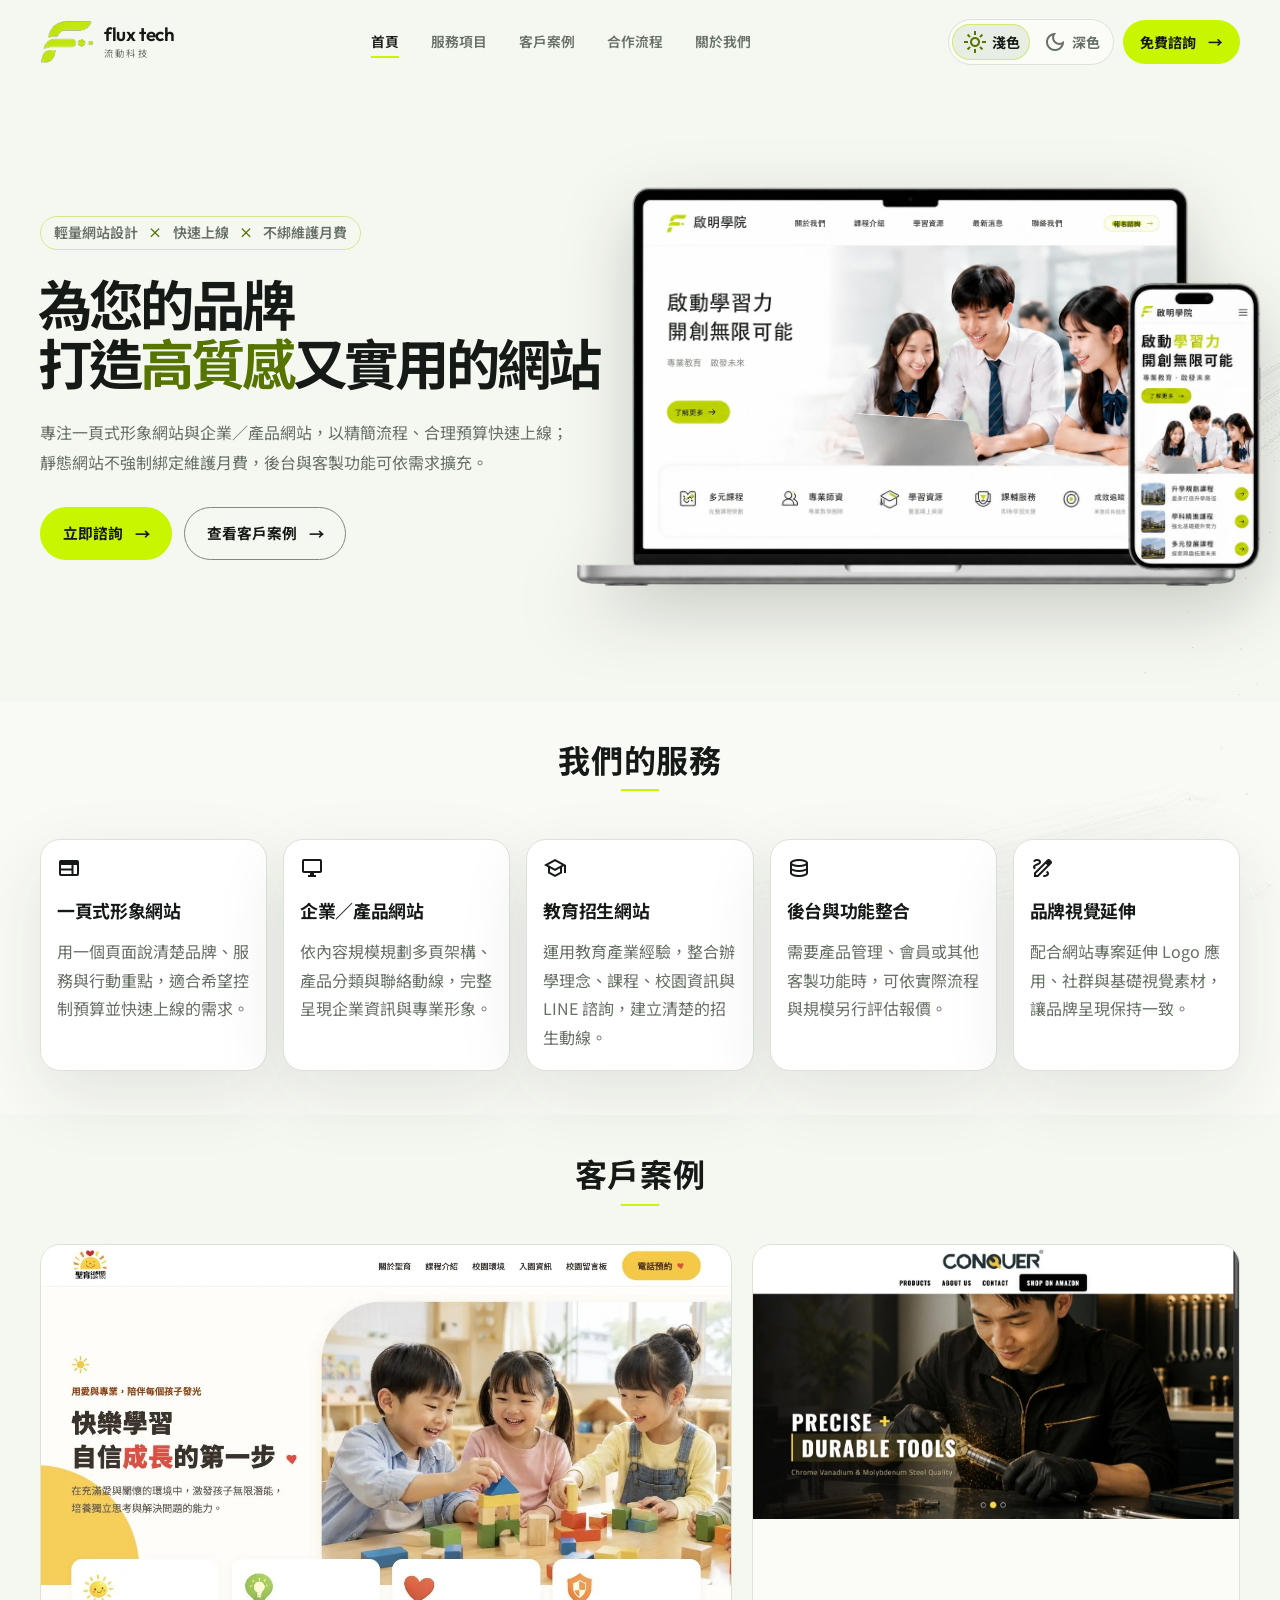
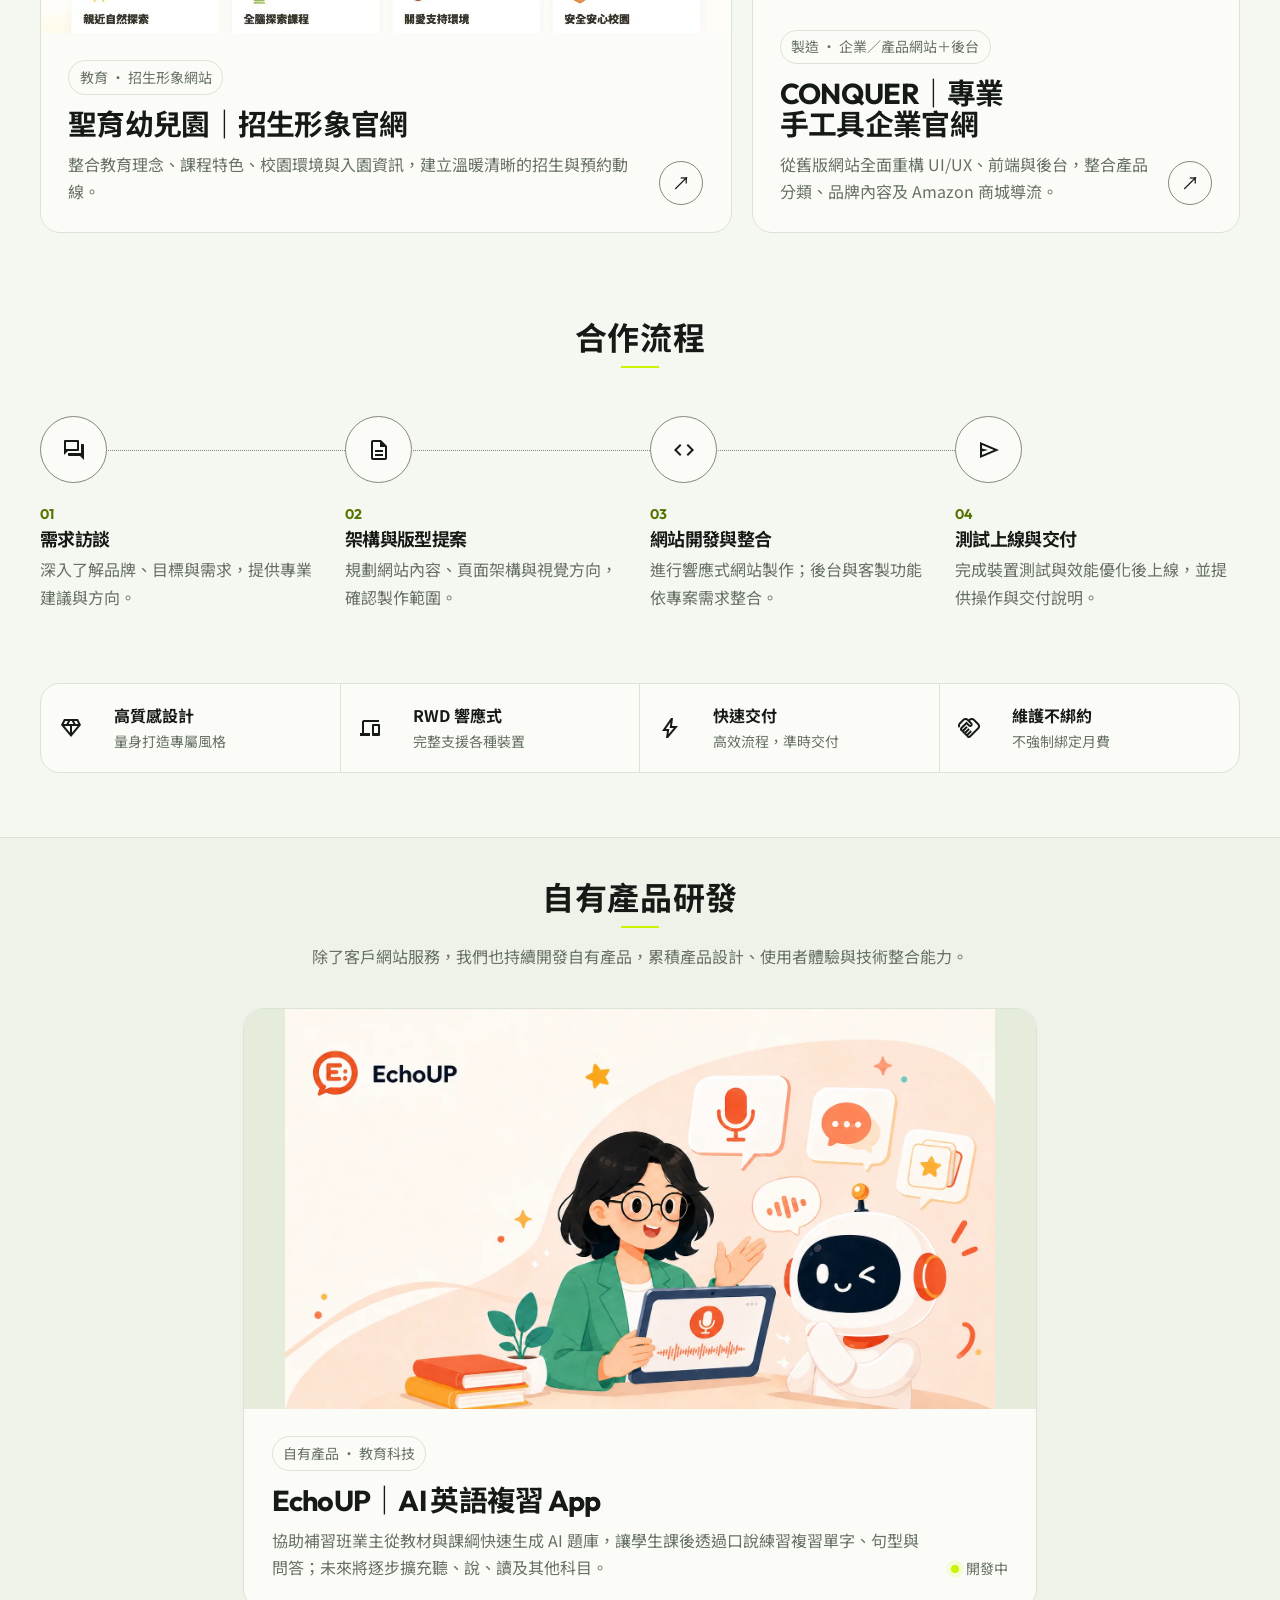
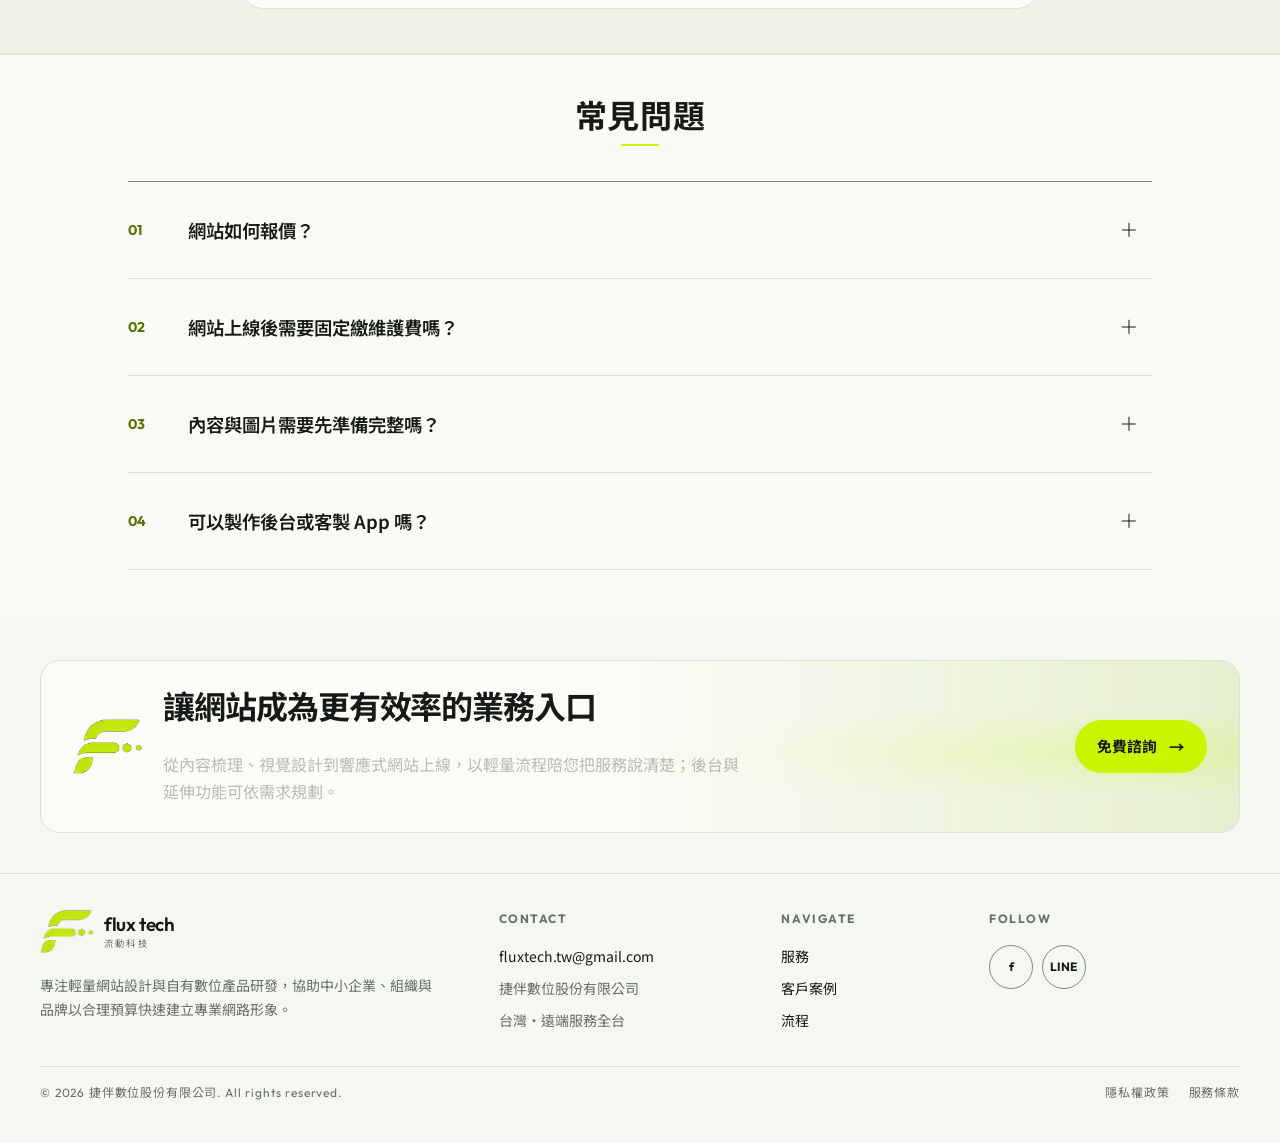
==== commit 5e014fd8: "feat: reshape webgl flow into an s-curve" ====
--- a/index.html
+++ b/index.html
@@ -554,6 +554,6 @@
     <script src="site-config.js"></script>
     <script src="main.js?v=20260722-site-webgl-flow-6"></script>
     <script src="vendor/three.min.js?v=0.152.2"></script>
-    <script src="hero-particles.js?v=20260722-site-webgl-flow-12"></script>
+    <script src="hero-particles.js?v=20260723-site-webgl-flow-s-1"></script>
   </body>
 </html>
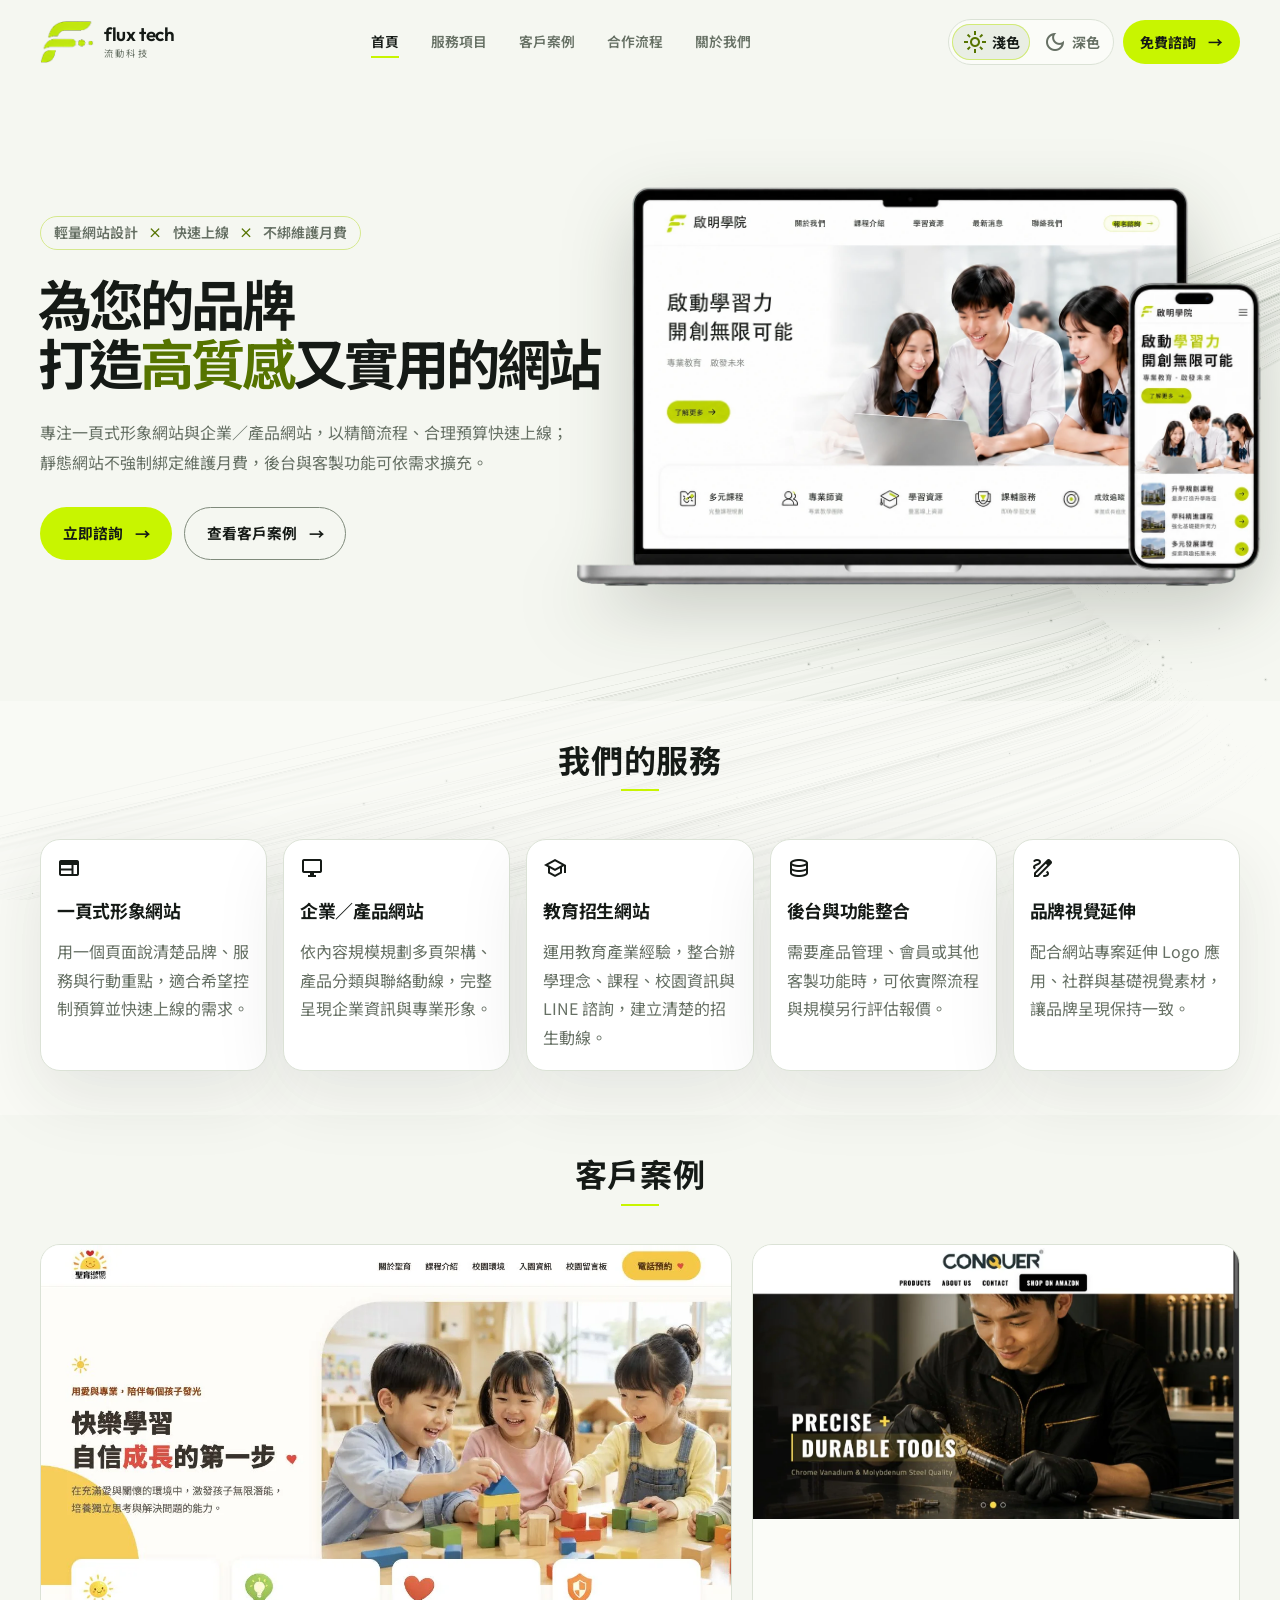
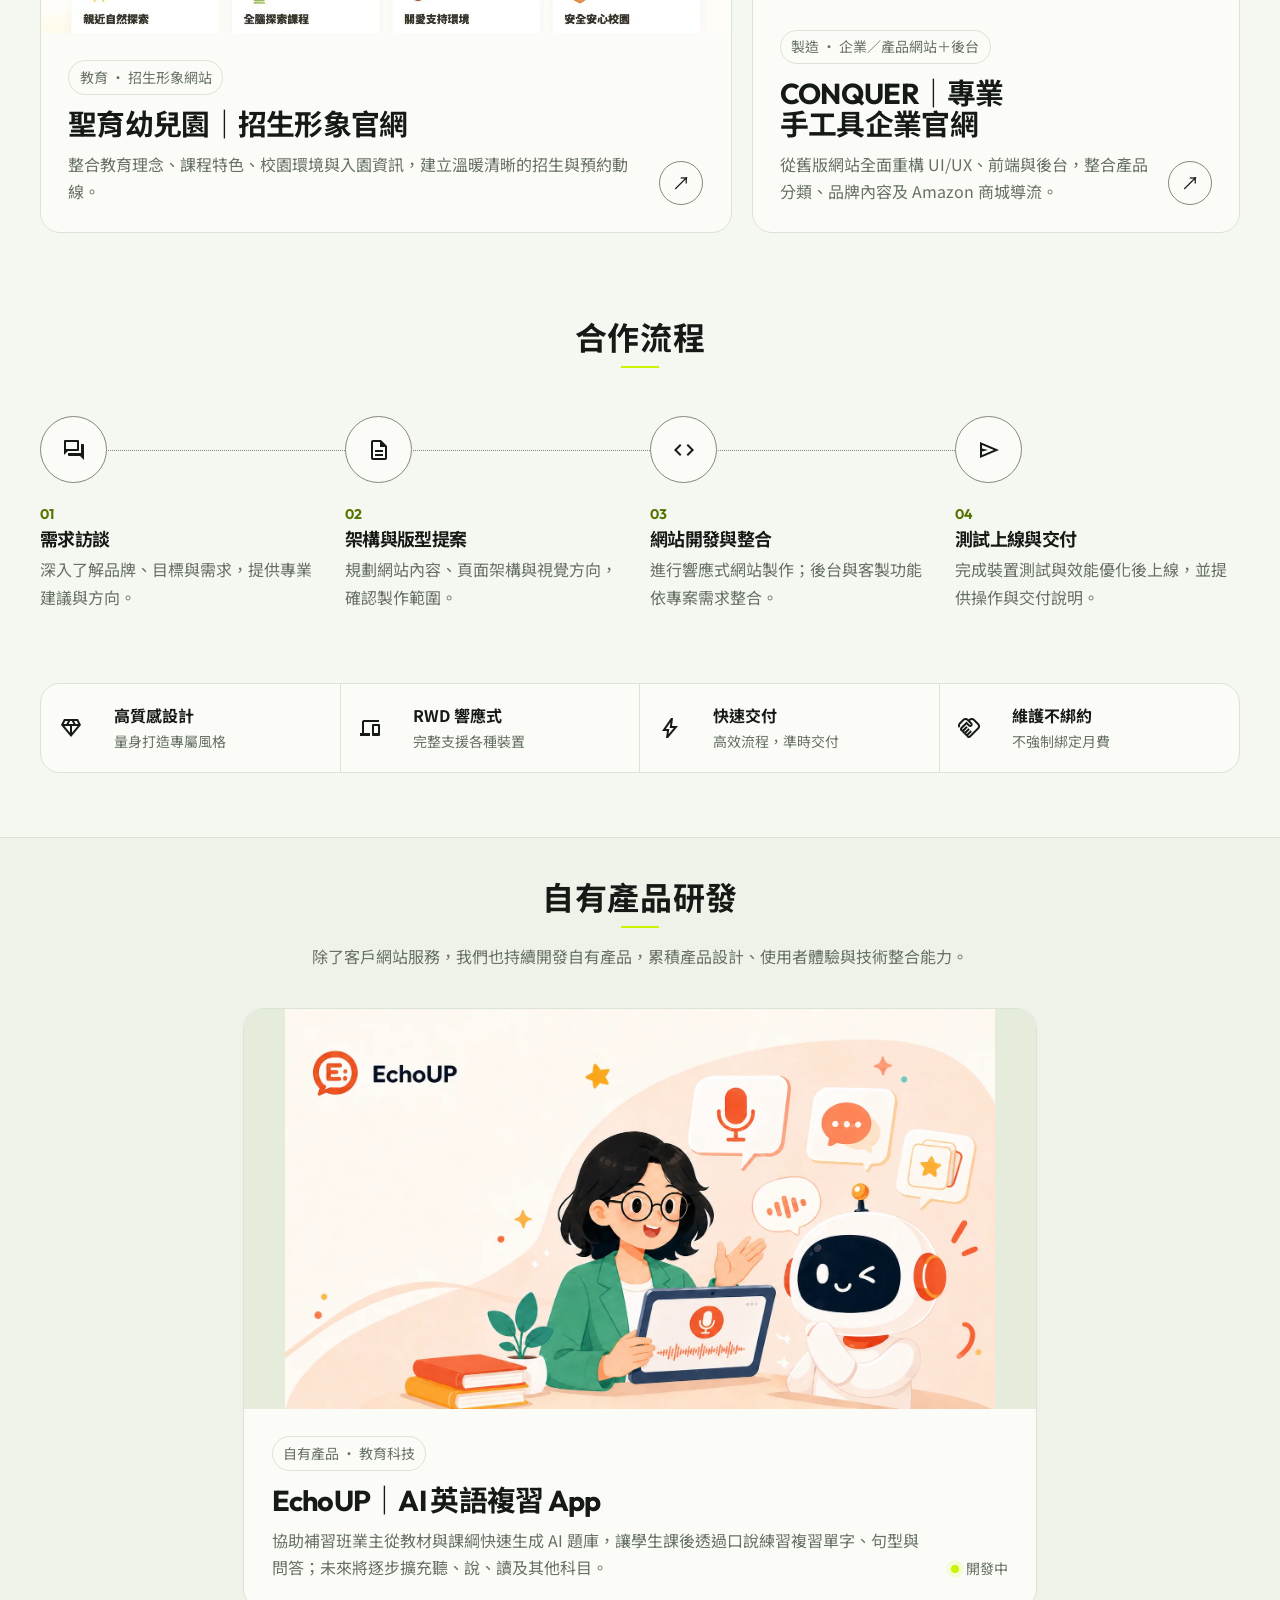
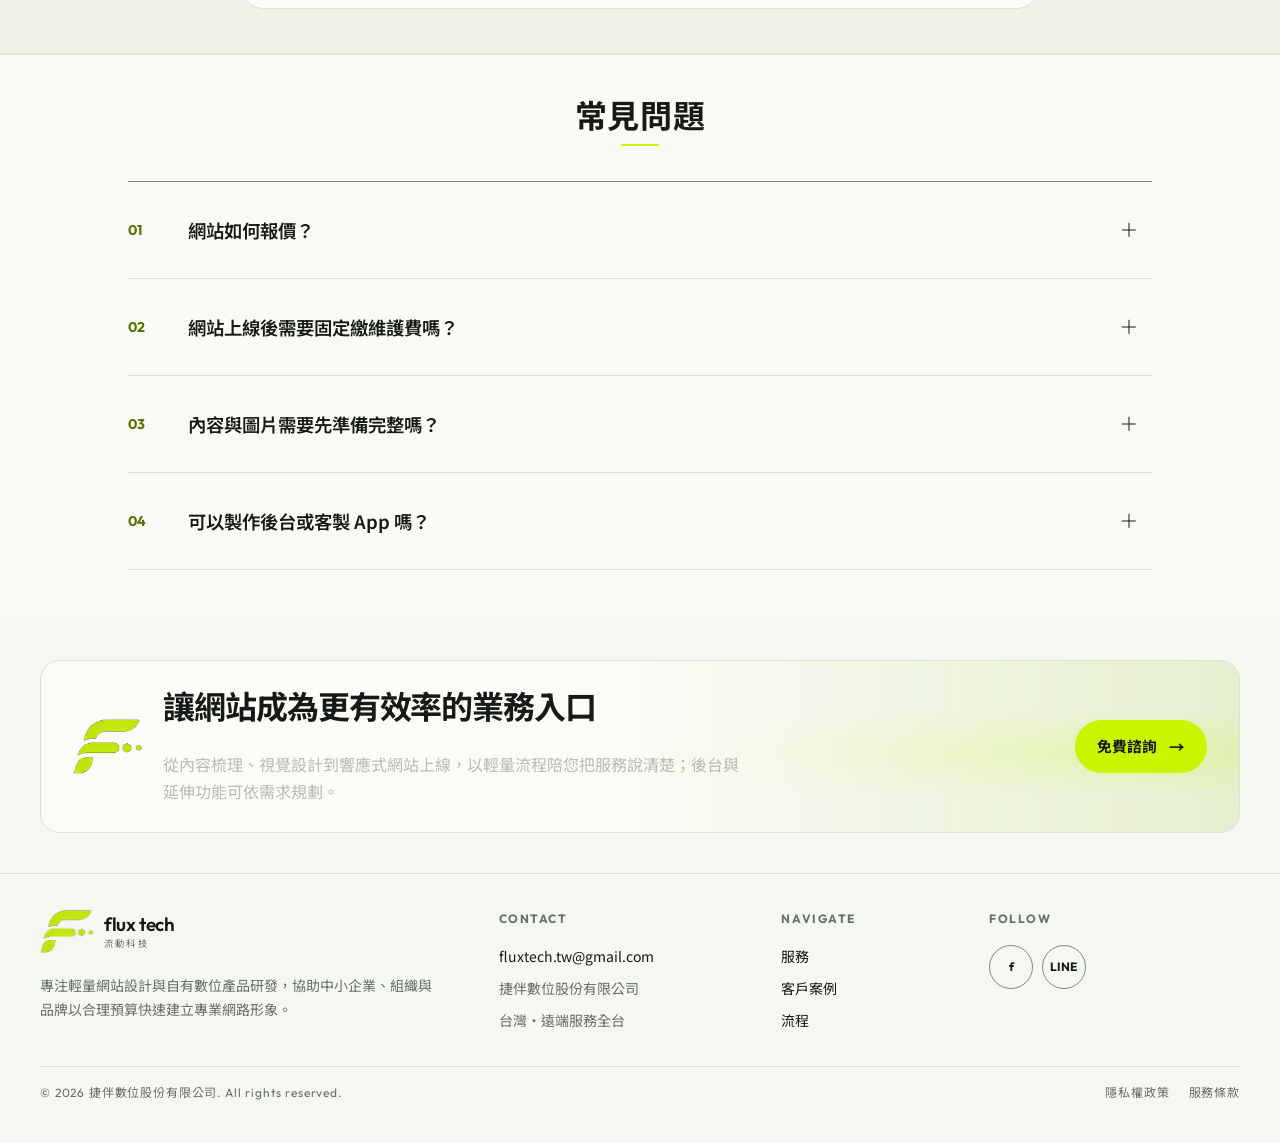
==== commit d93abe6d: "fix: bring webgl flow into the visible frame" ====
--- a/index.html
+++ b/index.html
@@ -554,6 +554,6 @@
     <script src="site-config.js"></script>
     <script src="main.js?v=20260722-site-webgl-flow-6"></script>
     <script src="vendor/three.min.js?v=0.152.2"></script>
-    <script src="hero-particles.js?v=20260723-site-webgl-flow-s-1"></script>
+    <script src="hero-particles.js?v=20260723-site-webgl-flow-s-3"></script>
   </body>
 </html>
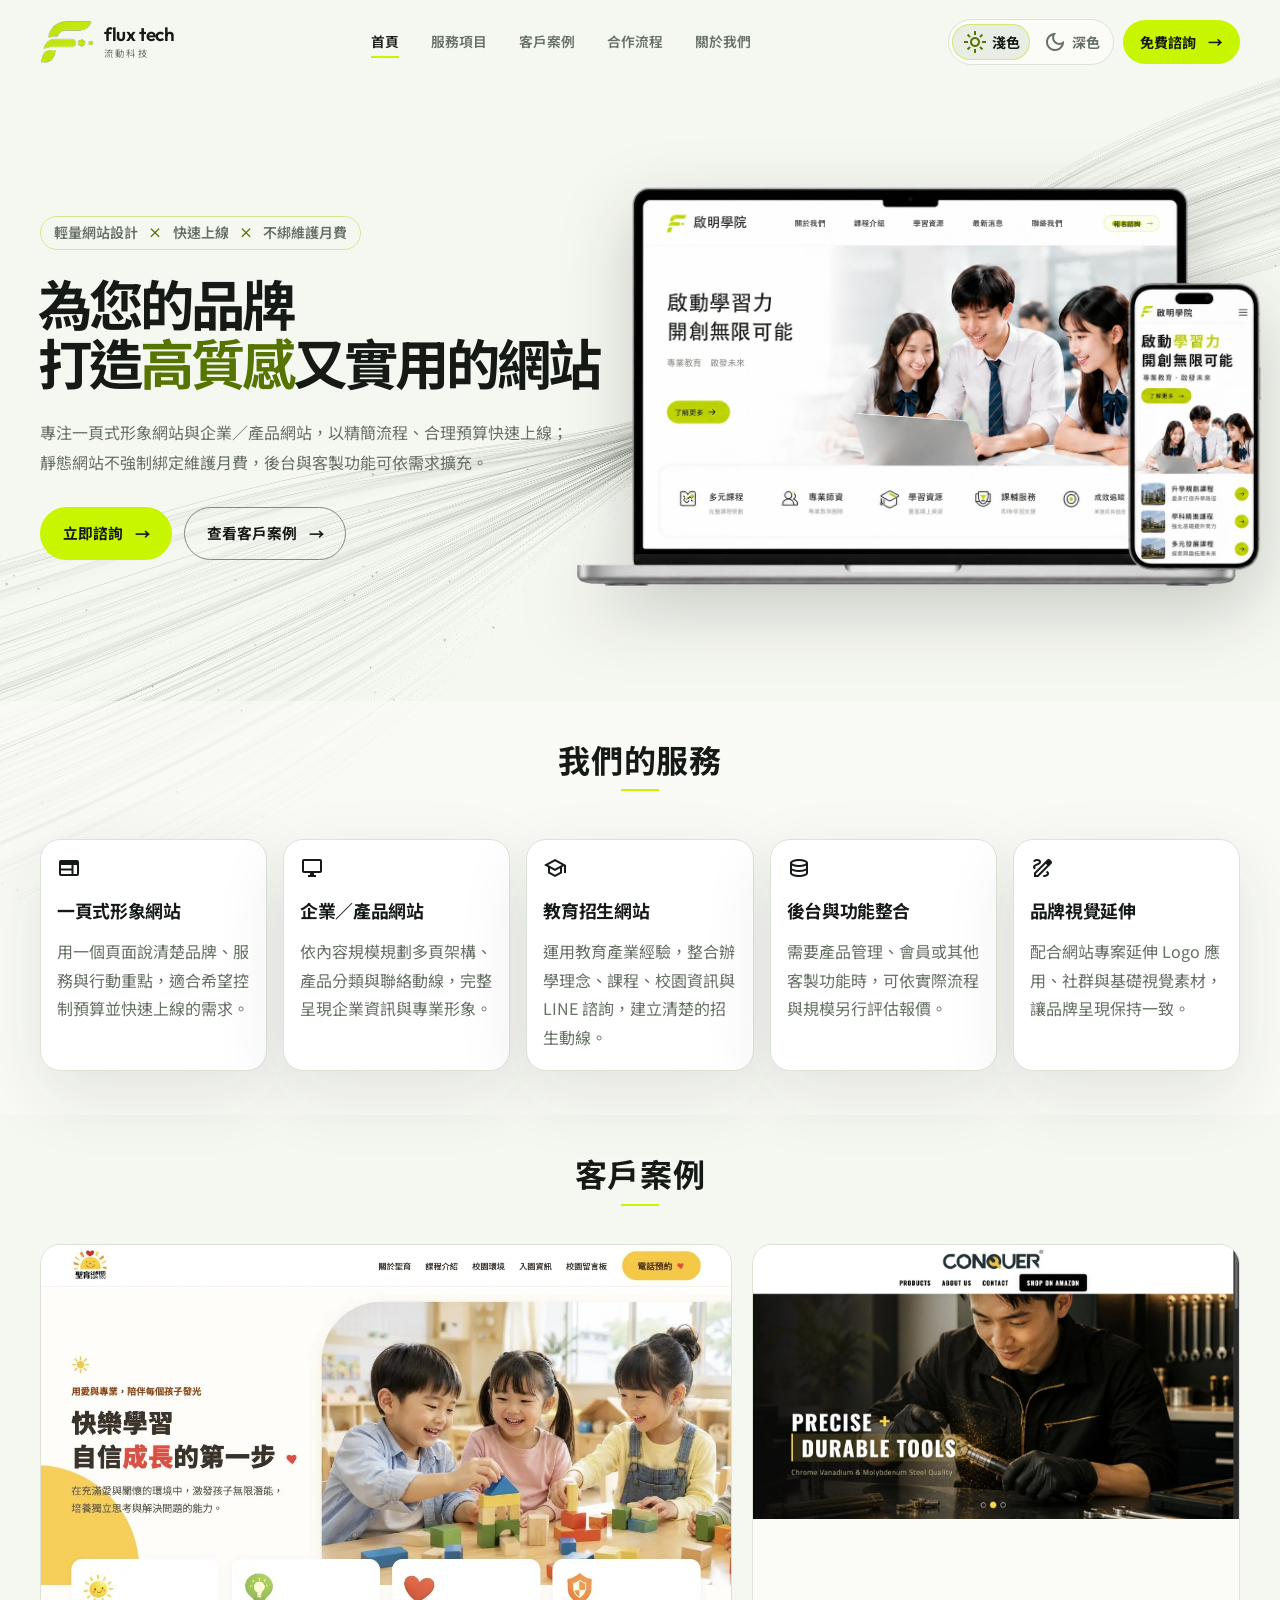
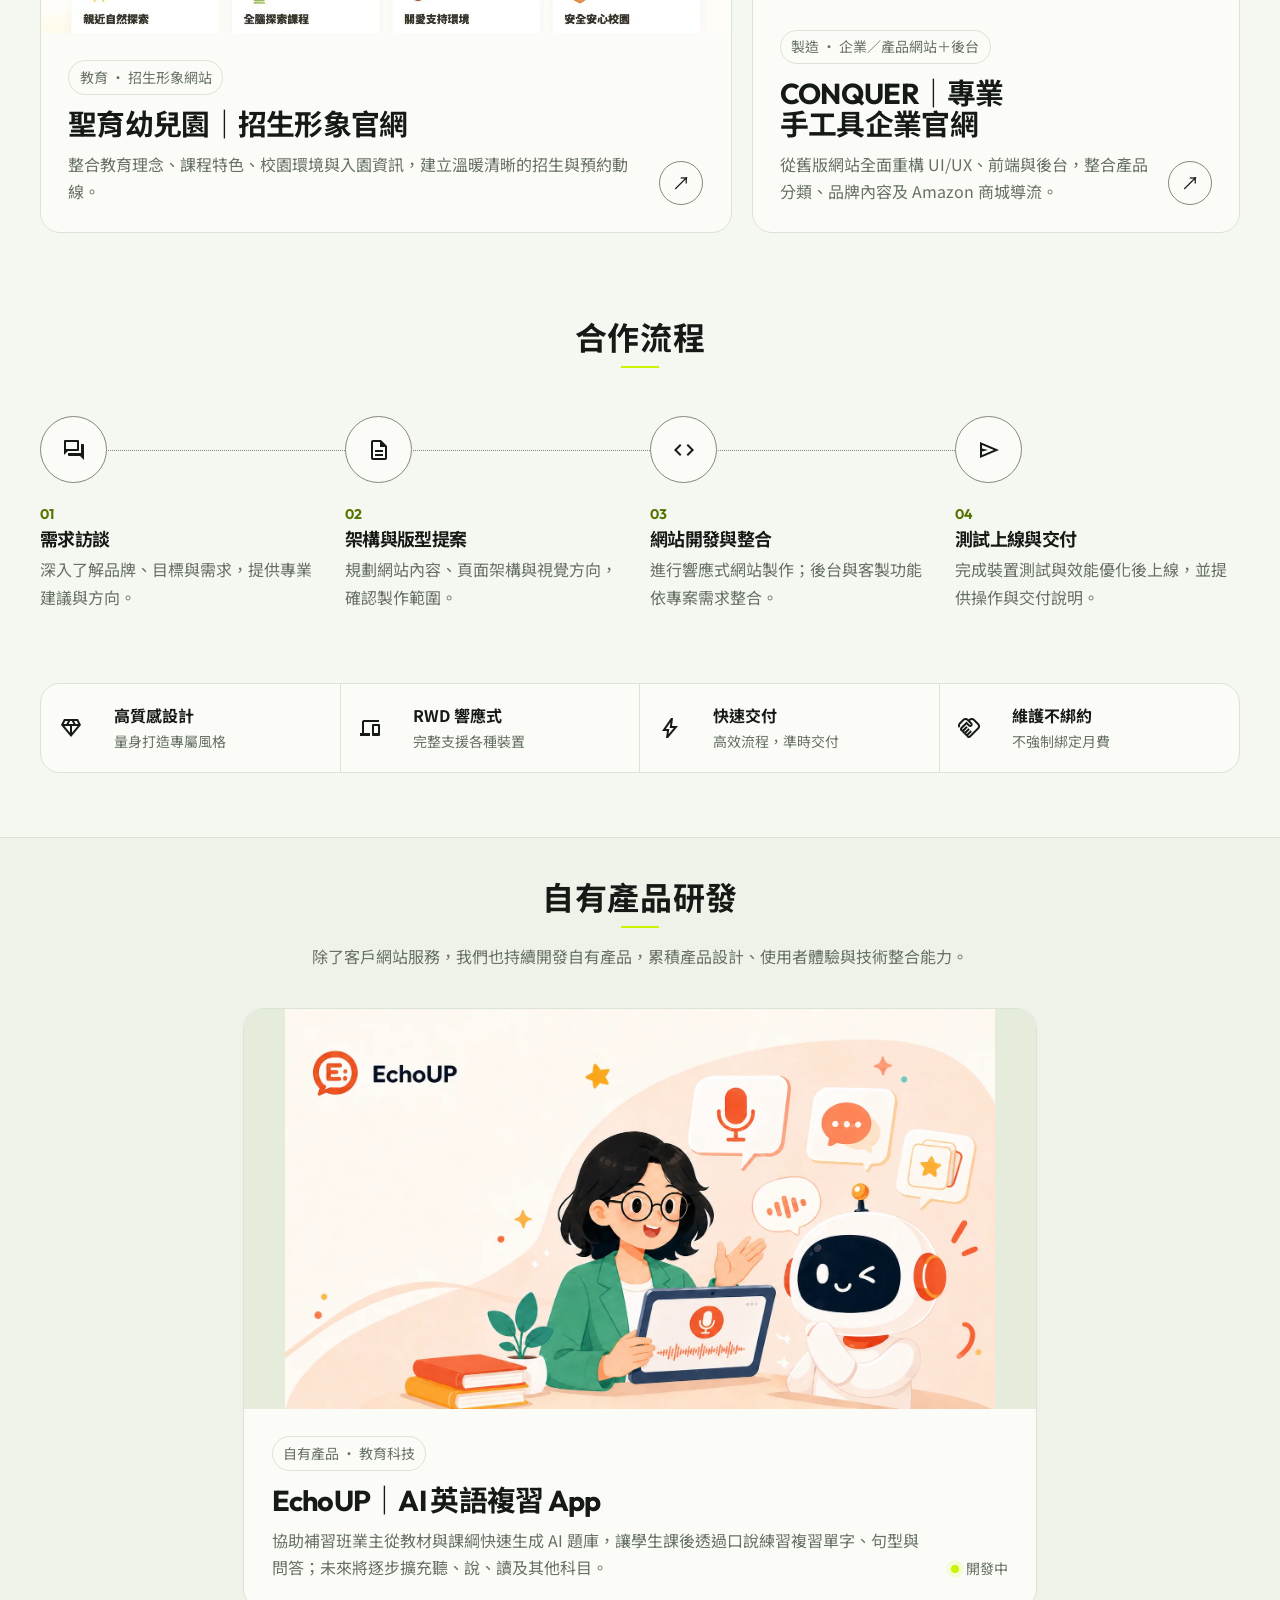
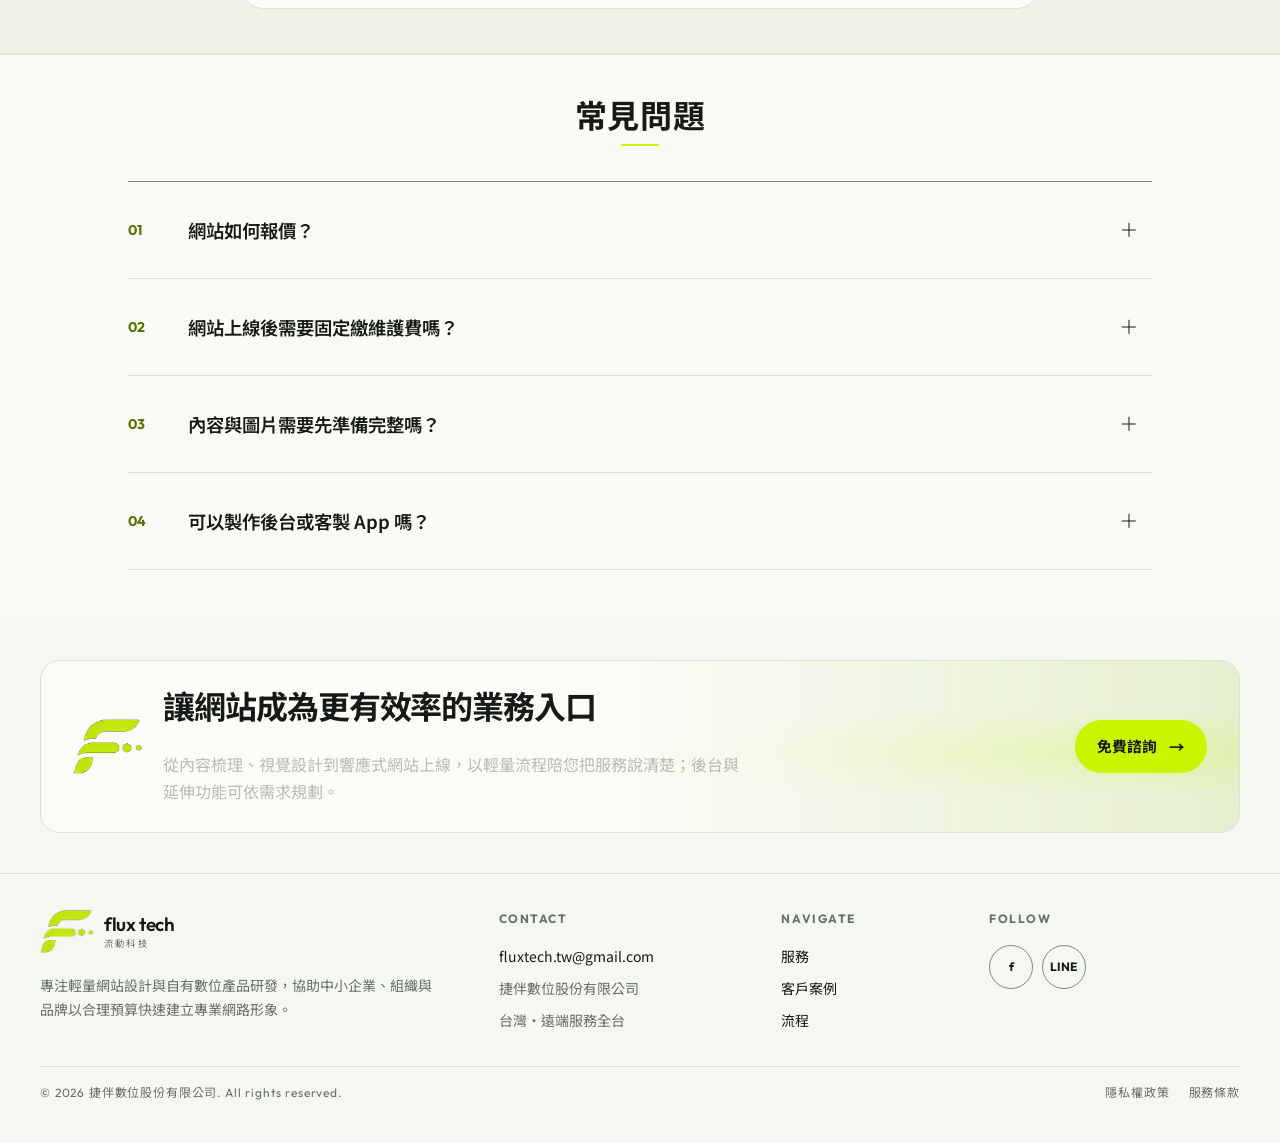
==== commit 9feedee0: "feat: rebuild webgl flow with an analytic curve" ====
--- a/index.html
+++ b/index.html
@@ -554,6 +554,6 @@
     <script src="site-config.js"></script>
     <script src="main.js?v=20260722-site-webgl-flow-6"></script>
     <script src="vendor/three.min.js?v=0.152.2"></script>
-    <script src="hero-particles.js?v=20260723-site-webgl-flow-s-3"></script>
+    <script src="hero-particles.js?v=20260723-site-webgl-flow-analytic-4"></script>
   </body>
 </html>
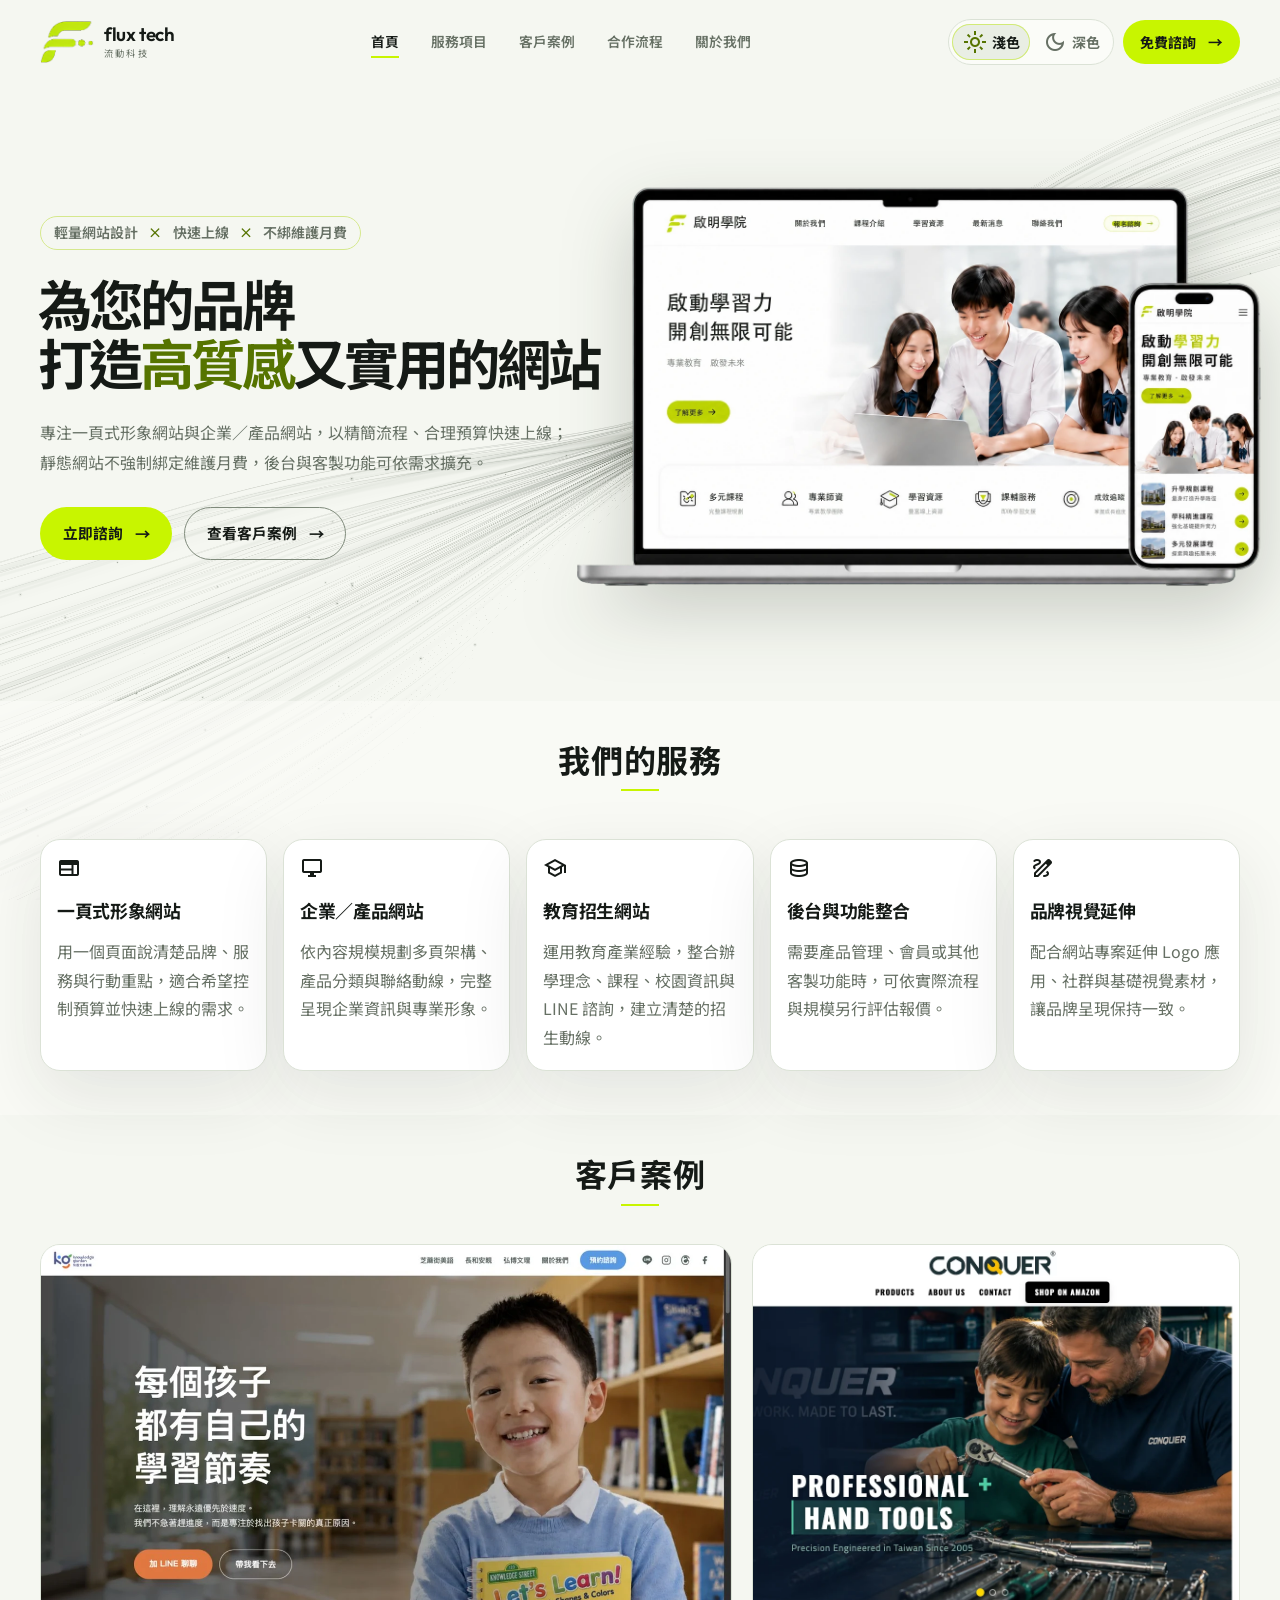
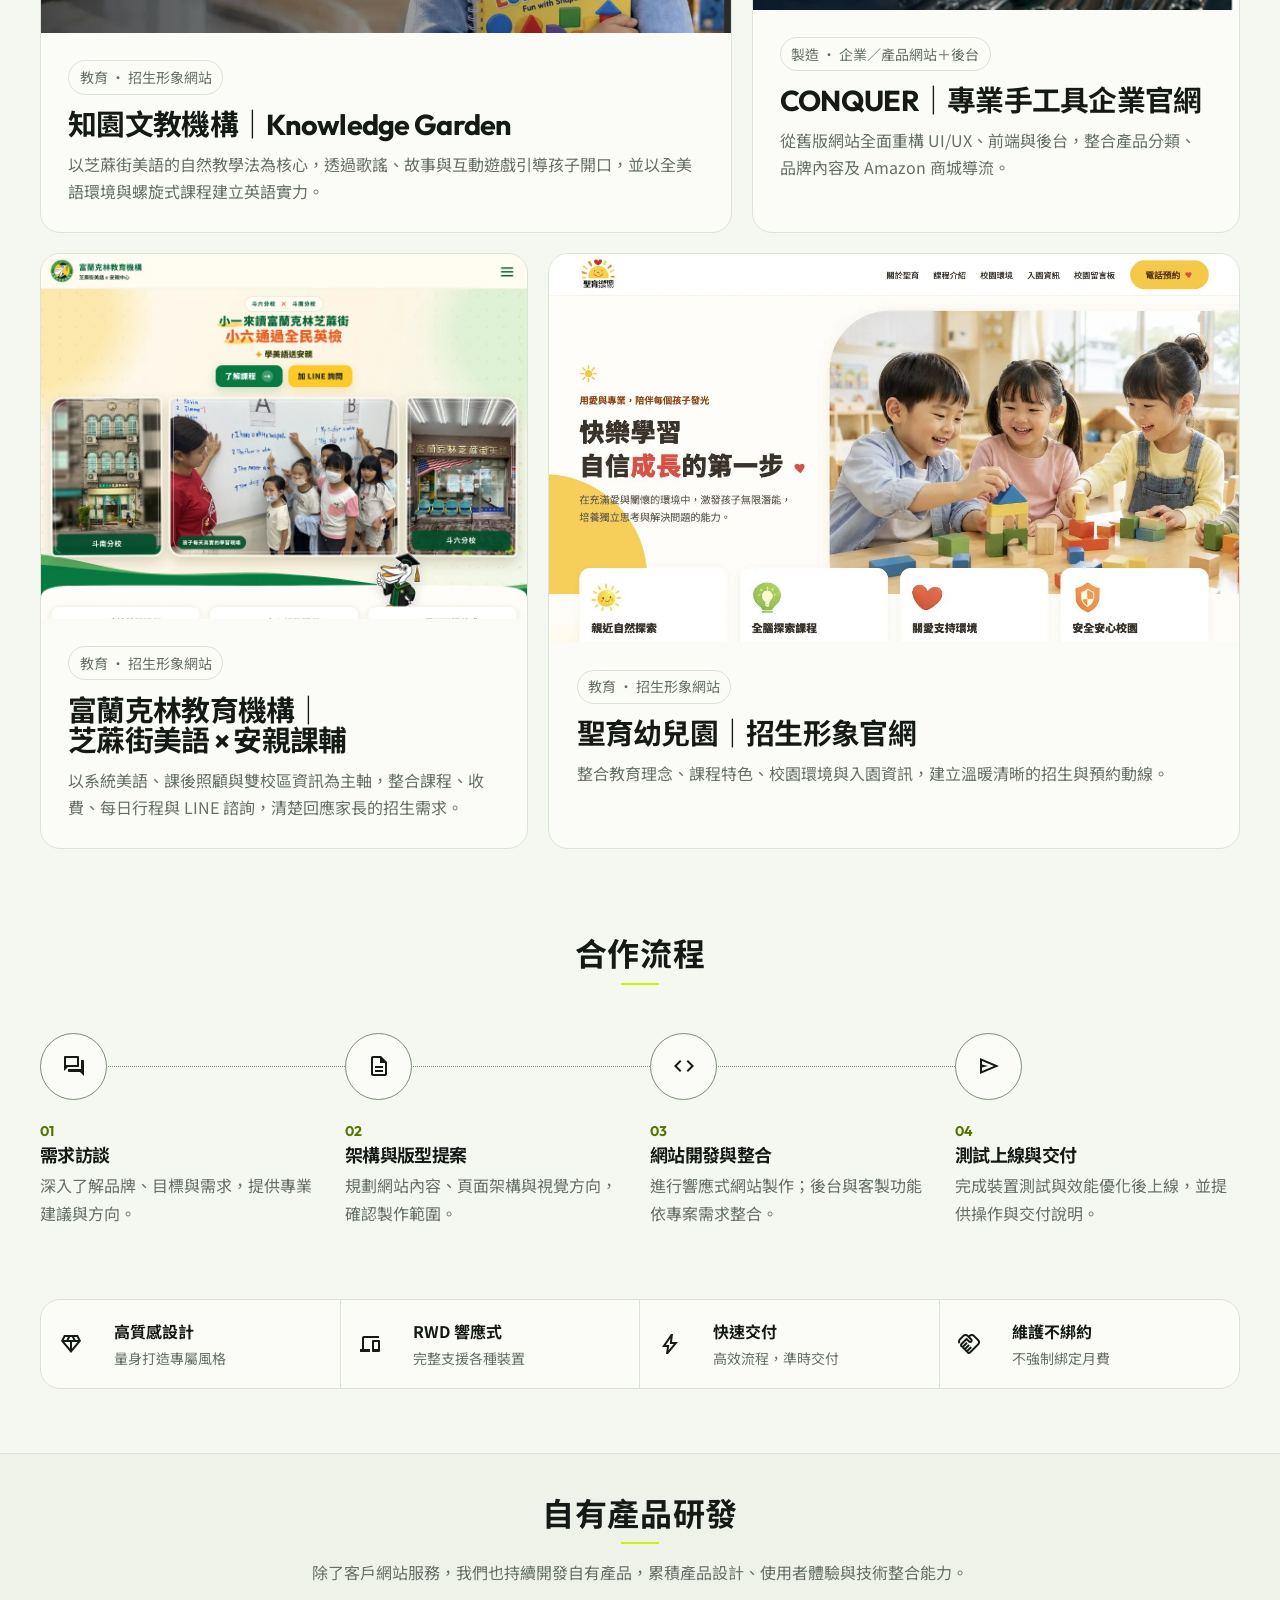
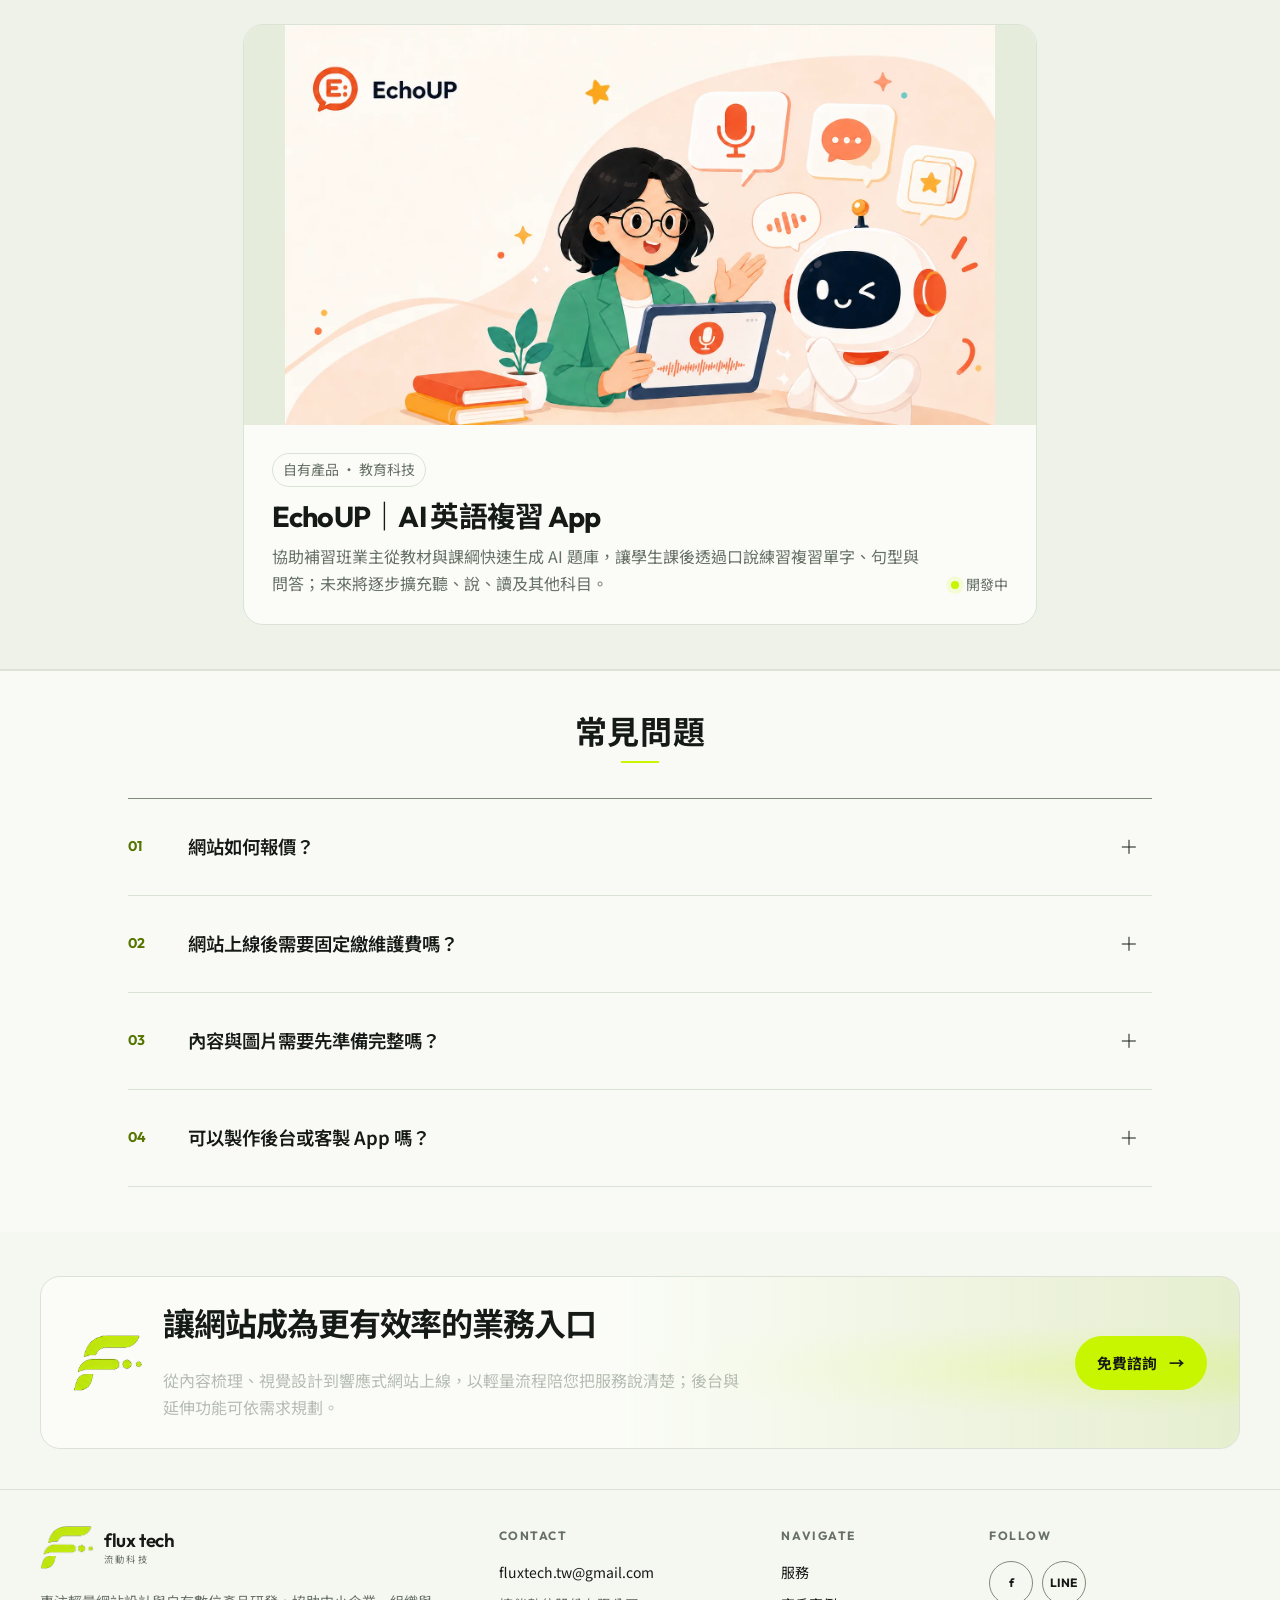
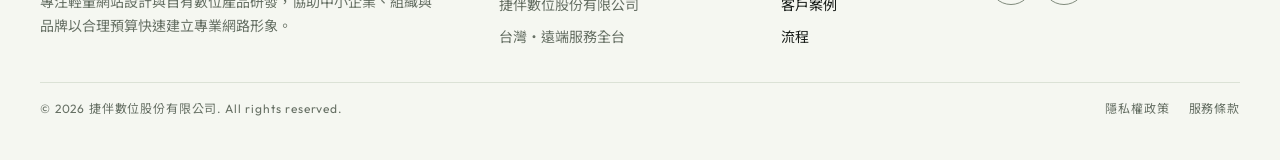
==== commit 78cdcf24: "feat: update portfolio case content" ====
--- a/index.html
+++ b/index.html
@@ -62,7 +62,7 @@
       href="https://fonts.googleapis.com/css2?family=Material+Symbols+Outlined:opsz,wght,FILL,GRAD@24,300,0,0"
       rel="stylesheet"
     >
-    <link rel="stylesheet" href="styles.css?v=20260722-site-webgl-flow-7">
+    <link rel="stylesheet" href="styles.css?v=20260723-case-rwd-2">
     <script type="application/ld+json">
       {
         "@context": "https://schema.org",
@@ -285,16 +285,52 @@
 
           <div class="work-grid">
             <article class="case-card case-card--featured reveal">
-              <a
-                class="case-card__link"
-                href="https://jjtsao.github.io/kindergarten-sample/index.html"
-                target="_blank"
-                rel="noopener noreferrer"
-                data-portfolio-link
-                data-case-id="sun-you-kindergarten"
-                data-category="education"
-                aria-label="查看聖育幼兒園招生形象官網"
-              >
+              <div class="case-card__link">
+                <div class="case-visual case-visual--project">
+                  <img src="assets/case-knowledge-garden-v1.webp" width="1265" height="712" alt="" loading="lazy">
+                </div>
+                <div class="case-card__meta">
+                  <div>
+                    <span class="case-card__category">教育 · 招生形象網站</span>
+                    <h3>知園文教機構｜Knowledge Garden</h3>
+                    <p>以芝蔴街美語的自然教學法為核心，透過歌謠、故事與互動遊戲引導孩子開口，並以全美語環境與螺旋式課程建立英語實力。</p>
+                  </div>
+                </div>
+              </div>
+            </article>
+
+            <article class="case-card case-card--tall-thumb reveal">
+              <div class="case-card__link">
+                <div class="case-visual case-visual--project case-visual--conquer">
+                  <img src="assets/case-conquer-v2.webp" width="1024" height="768" alt="" loading="lazy">
+                </div>
+                <div class="case-card__meta">
+                  <div>
+                    <span class="case-card__category">製造 · 企業／產品網站＋後台</span>
+                    <h3>CONQUER｜專業手工具企業官網</h3>
+                    <p>從舊版網站全面重構 UI/UX、前端與後台，整合產品分類、品牌內容及 Amazon 商城導流。</p>
+                  </div>
+                </div>
+              </div>
+            </article>
+
+            <article class="case-card case-card--tall-thumb reveal">
+              <div class="case-card__link">
+                <div class="case-visual case-visual--project">
+                  <img src="assets/case-franklin-school-v6.webp" width="1024" height="768" alt="" loading="lazy">
+                </div>
+                <div class="case-card__meta">
+                  <div>
+                    <span class="case-card__category">教育 · 招生形象網站</span>
+                    <h3>富蘭克林教育機構｜芝蔴街美語 × 安親課輔</h3>
+                    <p>以系統美語、課後照顧與雙校區資訊為主軸，整合課程、收費、每日行程與 LINE 諮詢，清楚回應家長的招生需求。</p>
+                  </div>
+                </div>
+              </div>
+            </article>
+
+            <article class="case-card case-card--wide reveal">
+              <div class="case-card__link">
                 <div class="case-visual case-visual--project">
                   <img src="assets/case-sunyou-v1.webp" width="1265" height="712" alt="" loading="lazy">
                 </div>
@@ -304,34 +340,8 @@
                     <h3>聖育幼兒園｜招生形象官網</h3>
                     <p>整合教育理念、課程特色、校園環境與入園資訊，建立溫暖清晰的招生與預約動線。</p>
                   </div>
-                  <span class="case-card__arrow" aria-hidden="true">↗</span>
-                </div>
-              </a>
-            </article>
-
-            <article class="case-card reveal">
-              <a
-                class="case-card__link"
-                href="https://www.conquer.tw"
-                target="_blank"
-                rel="noopener noreferrer"
-                data-portfolio-link
-                data-case-id="conquer-tools"
-                data-category="manufacturing"
-                aria-label="查看 CONQUER 專業手工具企業官網"
-              >
-                <div class="case-visual case-visual--project case-visual--conquer">
-                  <img src="assets/case-conquer-v1.webp" width="1265" height="712" alt="" loading="lazy">
-                </div>
-                <div class="case-card__meta">
-                  <div>
-                    <span class="case-card__category">製造 · 企業／產品網站＋後台</span>
-                    <h3>CONQUER｜專業手工具企業官網</h3>
-                    <p>從舊版網站全面重構 UI/UX、前端與後台，整合產品分類、品牌內容及 Amazon 商城導流。</p>
-                  </div>
-                  <span class="case-card__arrow" aria-hidden="true">↗</span>
-                </div>
-              </a>
+                </div>
+              </div>
             </article>
           </div>
         </div>
--- a/styles.css
+++ b/styles.css
@@ -948,6 +948,7 @@
 
   .case-card__link {
     display: grid;
+    align-content: start;
     height: 100%;
     overflow: hidden;
     border: 1px solid var(--line);
@@ -969,6 +970,10 @@
   .work-section .case-visual {
     min-height: 0;
     aspect-ratio: 1265 / 712;
+  }
+
+  .work-section .case-card--tall-thumb .case-visual {
+    aspect-ratio: 4 / 3;
   }
 
   .case-visual--project > img {
@@ -2058,7 +2063,11 @@
       grid-column: 1 / -1;
     }
 
-    .case-card:not(.case-card--featured):not(.case-card--coming) {
+    .case-card:not(.case-card--featured):not(.case-card--coming):not(.case-card--wide) {
+      grid-column: 1 / -1;
+    }
+
+    .case-card--wide {
       grid-column: 1 / -1;
     }
 
@@ -2285,8 +2294,12 @@
       grid-column: span 7;
     }
 
-    .case-card:not(.case-card--featured):not(.case-card--coming) {
+    .case-card:not(.case-card--featured):not(.case-card--coming):not(.case-card--wide) {
       grid-column: span 5;
+    }
+
+    .case-card--wide {
+      grid-column: span 7;
     }
 
     .case-card--app-small {
@@ -2305,6 +2318,10 @@
     .case-card:not(.case-card--featured):not(.case-card--coming) .case-visual {
       min-height: 0;
       aspect-ratio: 1265 / 712;
+    }
+
+    .work-section .work-grid .case-card--tall-thumb .case-visual {
+      aspect-ratio: 4 / 3;
     }
 
     .case-card--coming .case-visual {
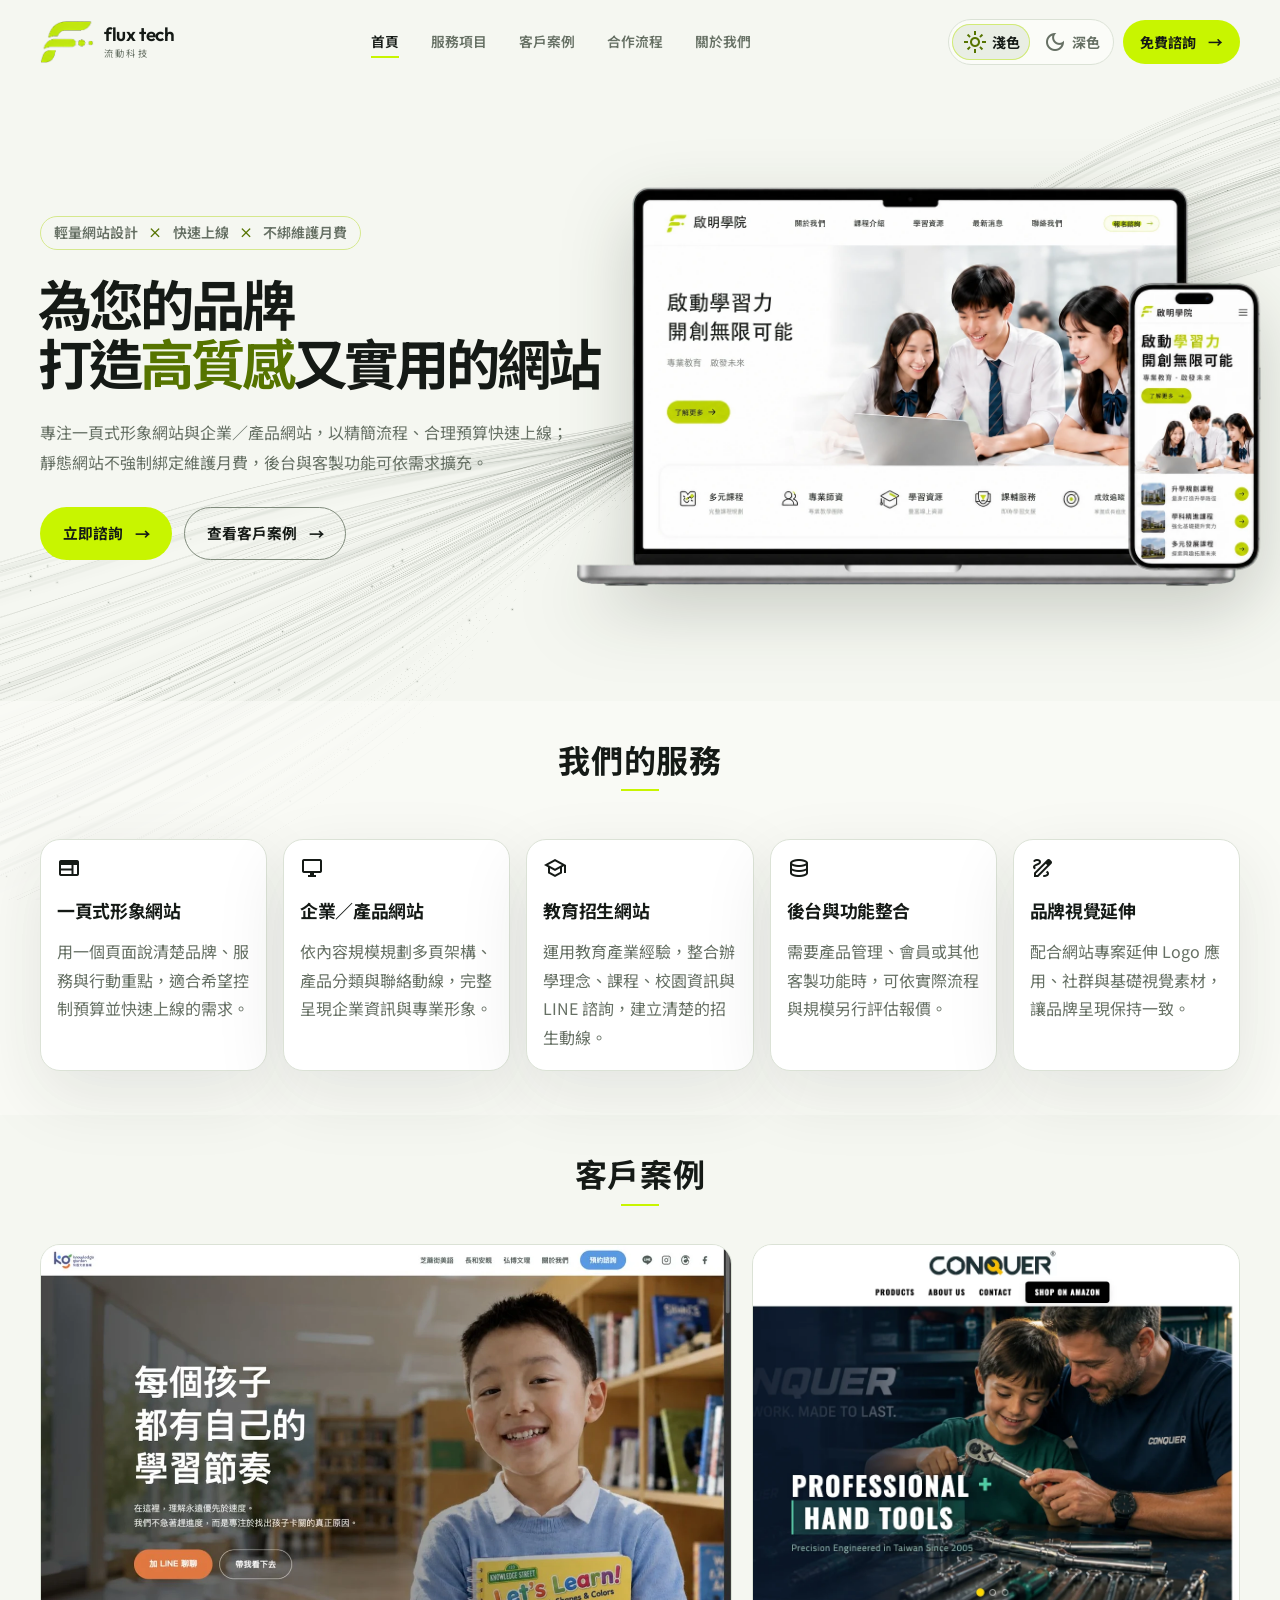
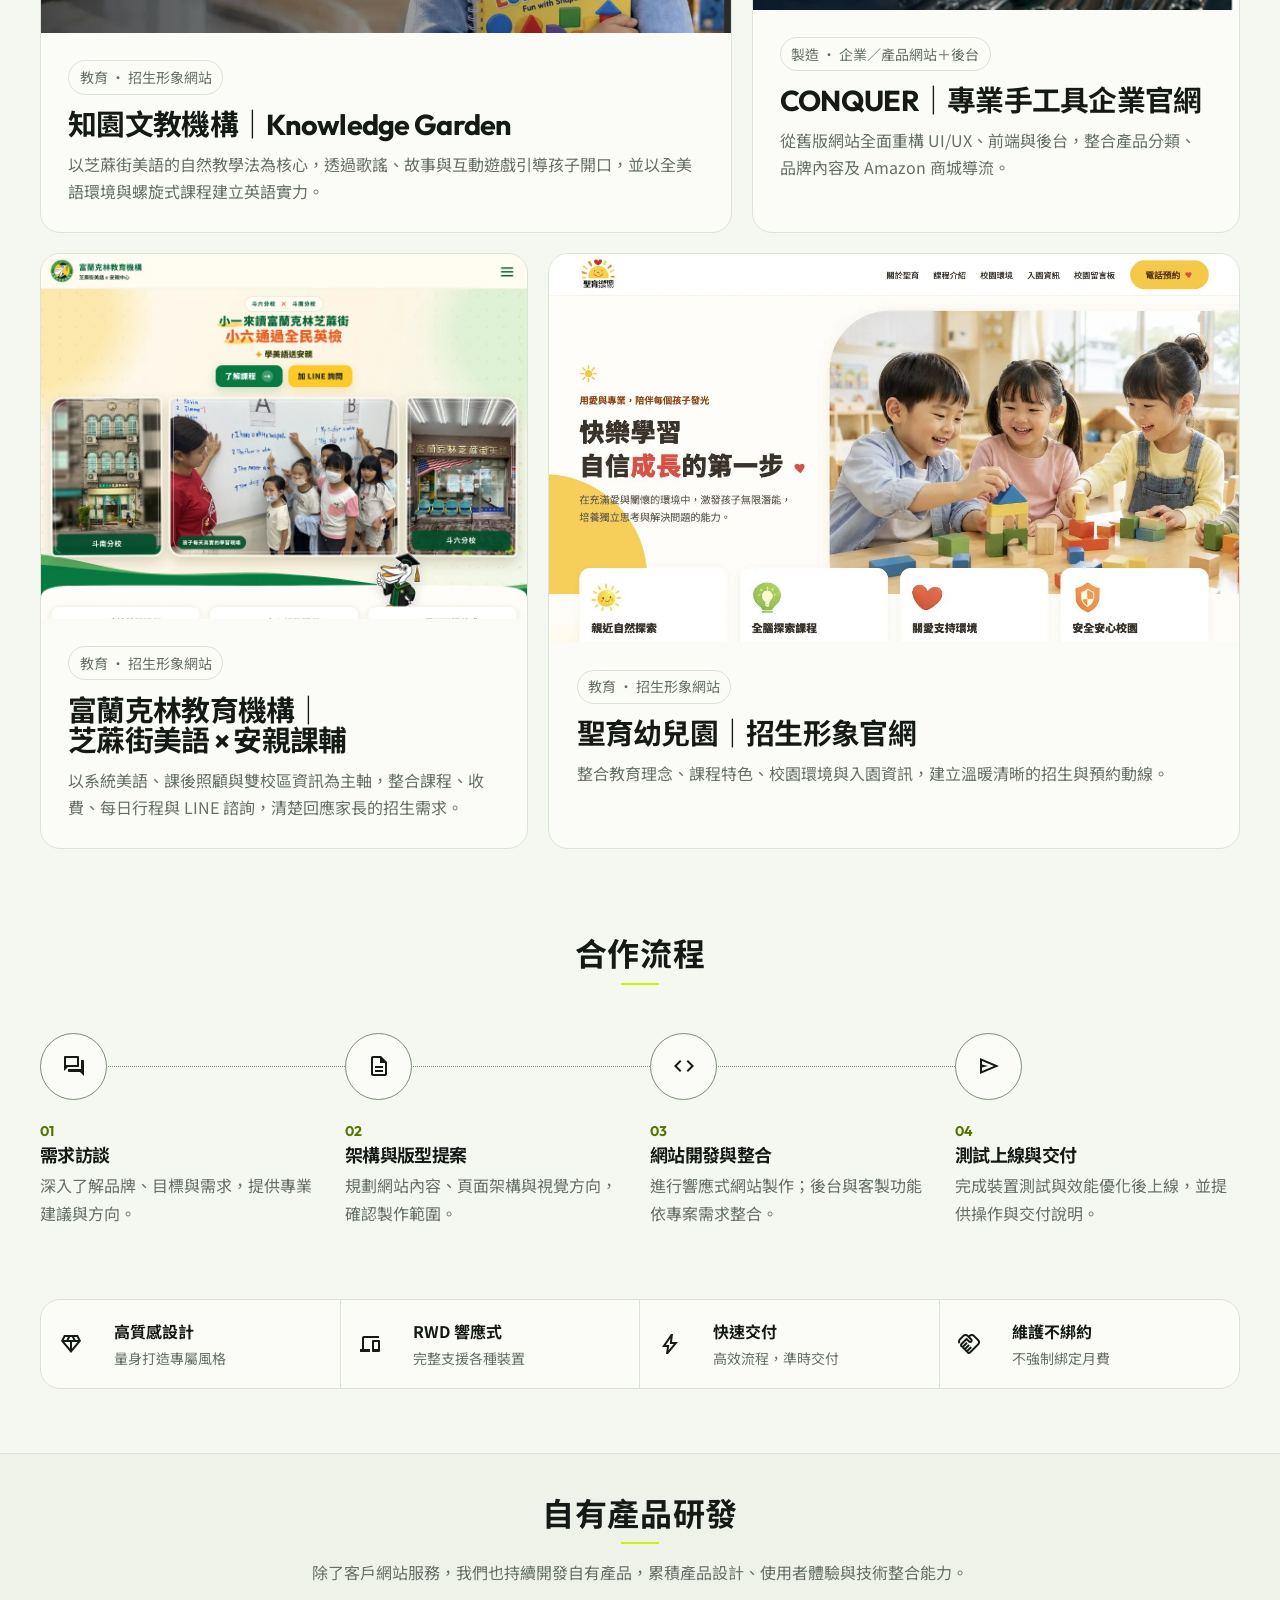
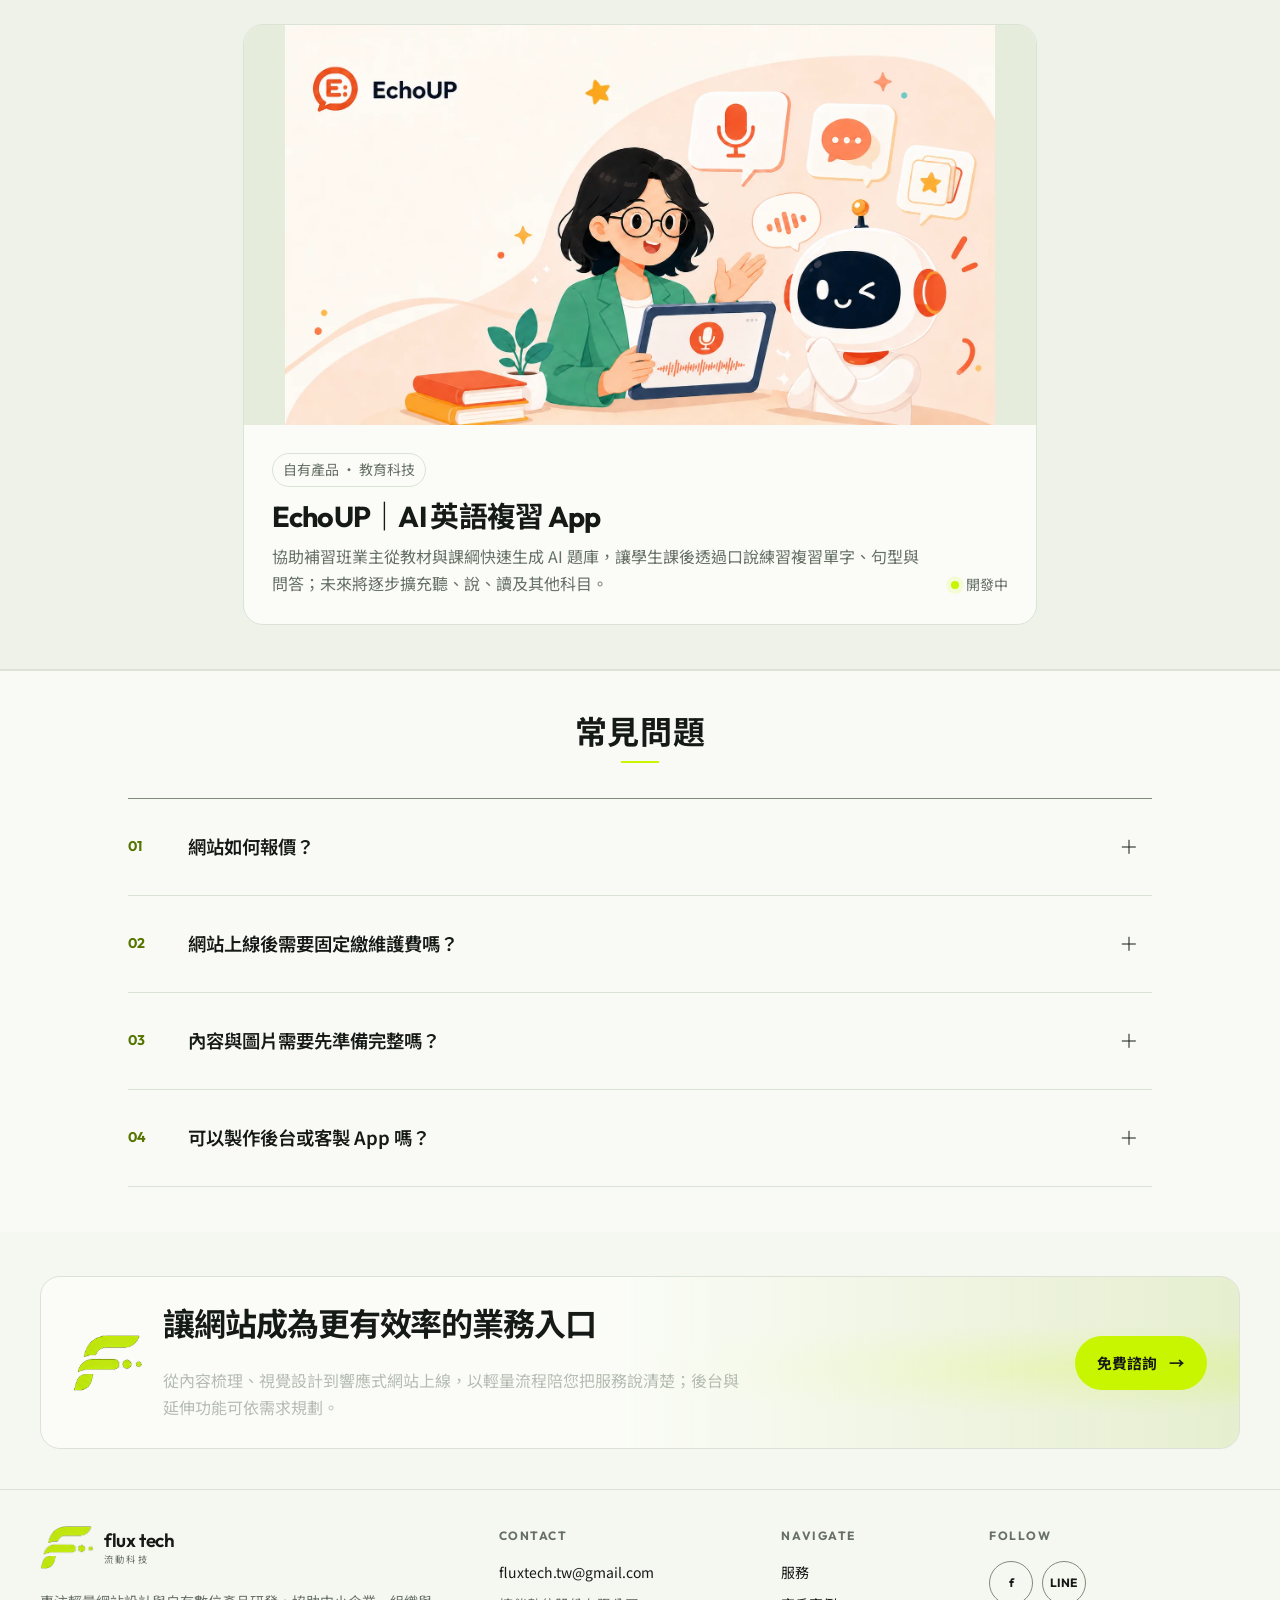
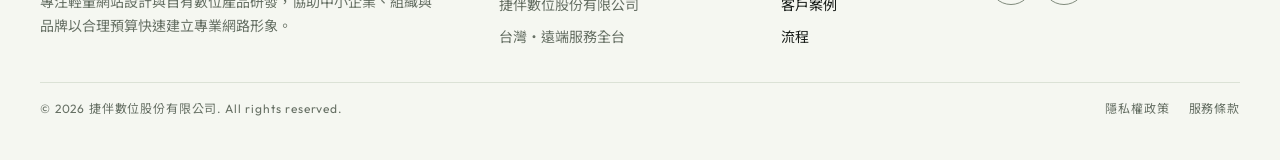
==== commit d4b764f7: "Refine FAQ copy and layout" ====
--- a/index.html
+++ b/index.html
@@ -446,25 +446,25 @@
             <details class="reveal">
               <summary><span>01</span>網站如何報價？<i aria-hidden="true"></i></summary>
               <div class="faq-answer">
-                <p>我們會依頁面數量、內容整理、設計需求與功能範圍評估。先透過 LINE 了解需求後提供報價；目前以輕量的一頁式網站為主，若需多頁、後台或客製功能會另行估價。</p>
+                <p>我們會依頁面數量、內容整理、設計需求與功能範圍評估。歡迎先透過 LINE 與我們聊聊需求，再提供報價；目前以輕量的一頁式網站為主，若需多頁、後台或客製功能會另行估價。</p>
               </div>
             </details>
             <details class="reveal">
               <summary><span>02</span>網站上線後需要固定繳維護費嗎？<i aria-hidden="true"></i></summary>
               <div class="faq-answer">
-                <p>靜態網站不強制綁定維護月費。網域、主機等第三方費用仍依實際方案支付；日後若需要改版、內容更新或技術支援，再依工作範圍另外報價。</p>
+                <p>靜態一頁式網站的標準方案不收取維護月費。網域、主機等第三方服務，將由您直接向供應商購買與支付；若已有網域，也可直接沿用。日後如需改版、內容更新或技術支援，則依實際工作範圍另行報價。</p>
               </div>
             </details>
             <details class="reveal">
               <summary><span>03</span>內容與圖片需要先準備完整嗎？<i aria-hidden="true"></i></summary>
               <div class="faq-answer">
-                <p>不用一開始全部備齊。我們會先確認網站目標與必要欄位，可先用暫代內容建立版型，再由您補上正式文字與圖片完成上線。</p>
+                <p>不用一開始就全部備齊。我們會先確認網站目標與必要欄位，先以暫用內容完成版型，再由您補上正式文字與圖片後上線。若能事先準備喜歡的照片素材與品牌內容，會更能呈現品牌特色與吸引力。</p>
               </div>
             </details>
             <details class="reveal">
               <summary><span>04</span>可以製作後台或客製 App 嗎？<i aria-hidden="true"></i></summary>
               <div class="faq-answer">
-                <p>可以個別評估，但不屬於目前的標準網站方案。後台、會員或其他客製功能會依流程與規模另行規劃；Fluxtech 現階段的 App 重心以 EchoUP、TeeMates 等自有產品研發為主。</p>
+                <p>可以個別評估，但不屬於目前的標準網站方案。後台、會員系統與其他客製功能，會依流程與規模另行規劃與報價。Fluxtech 現階段的 App 研發重心，放在 EchoUP 與其他規劃中的自有產品。</p>
               </div>
             </details>
           </div>
--- a/styles.css
+++ b/styles.css
@@ -1543,9 +1543,10 @@
 
   .faq-answer p {
     max-width: 45rem;
-    padding: 0 2.25rem 1.75rem;
+    padding: 0 2.25rem 1.75rem 2.95rem;
     color: var(--text-soft);
     font-size: 0.9rem;
+    text-wrap: pretty;
   }
 
   .contact-cta {
@@ -2133,7 +2134,7 @@
     }
 
     .faq-answer p {
-      padding-left: 3rem;
+      padding-left: 3.75rem;
     }
   }
 
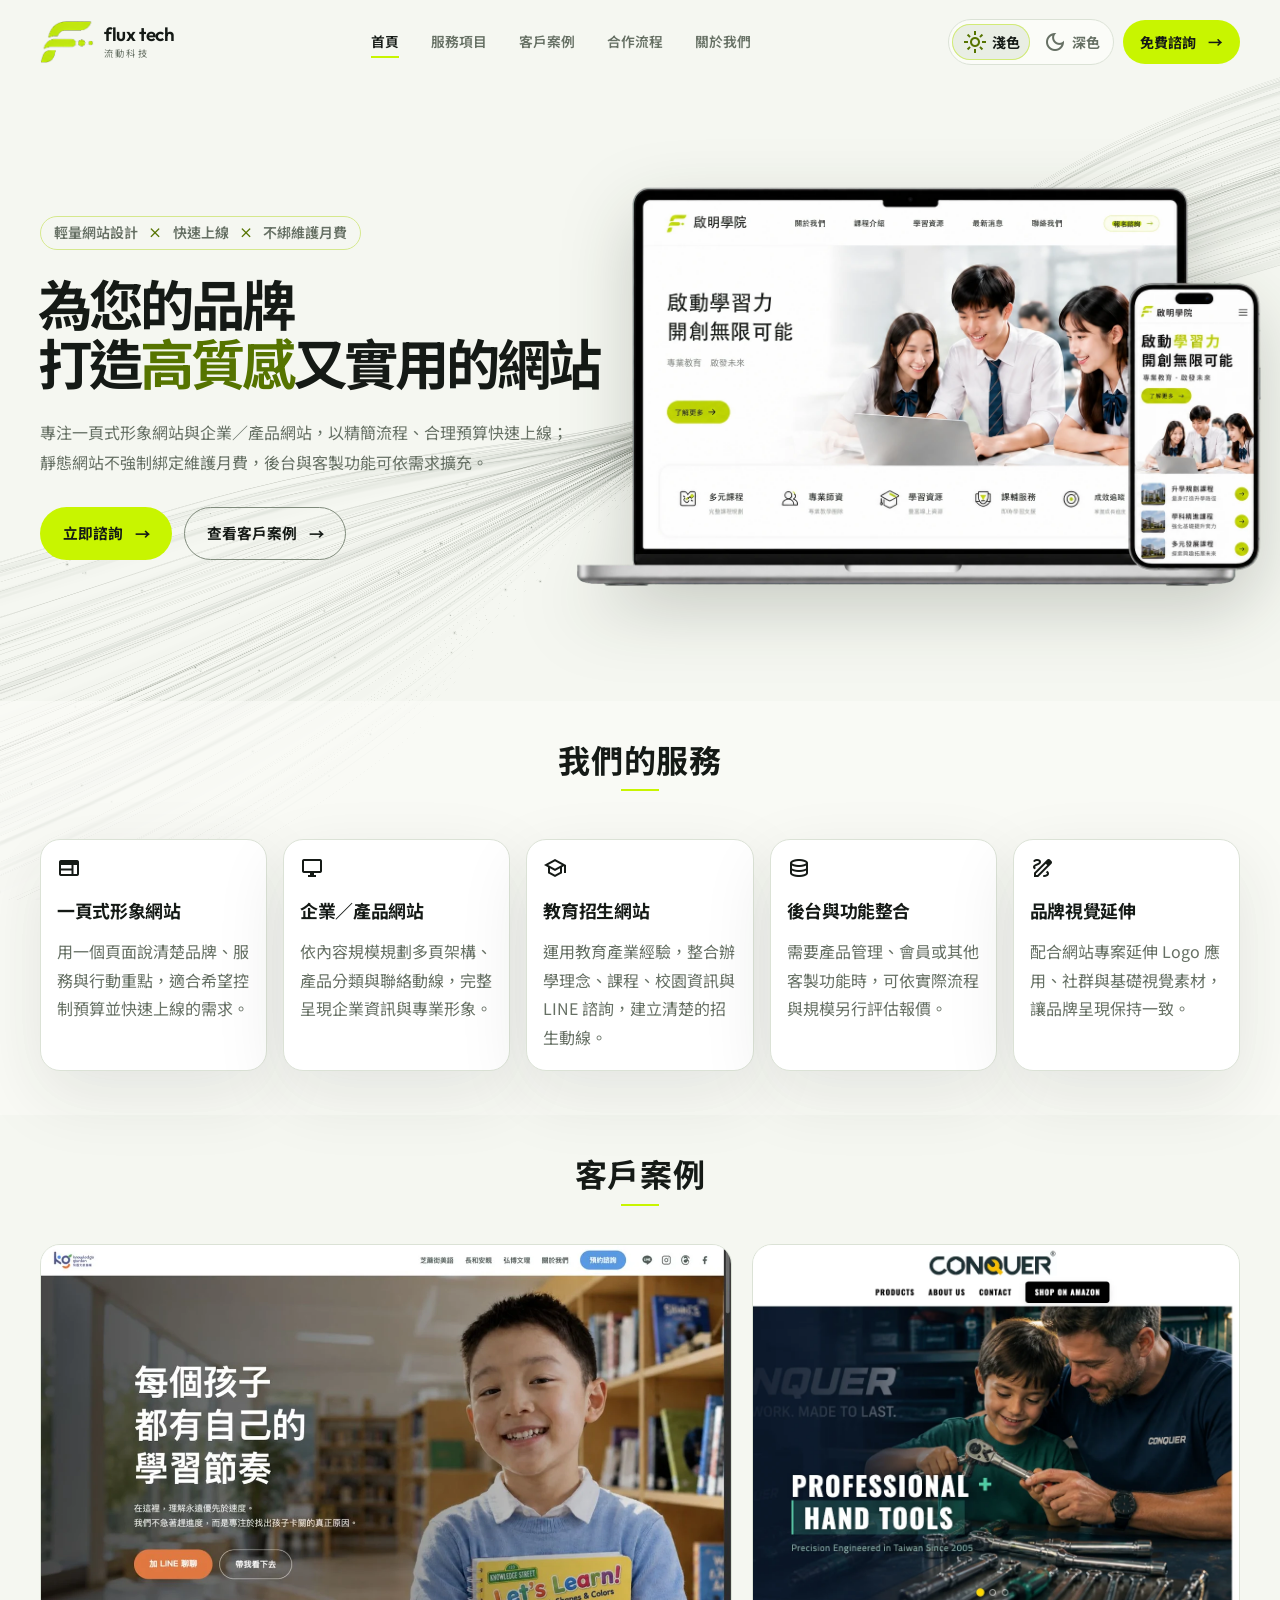
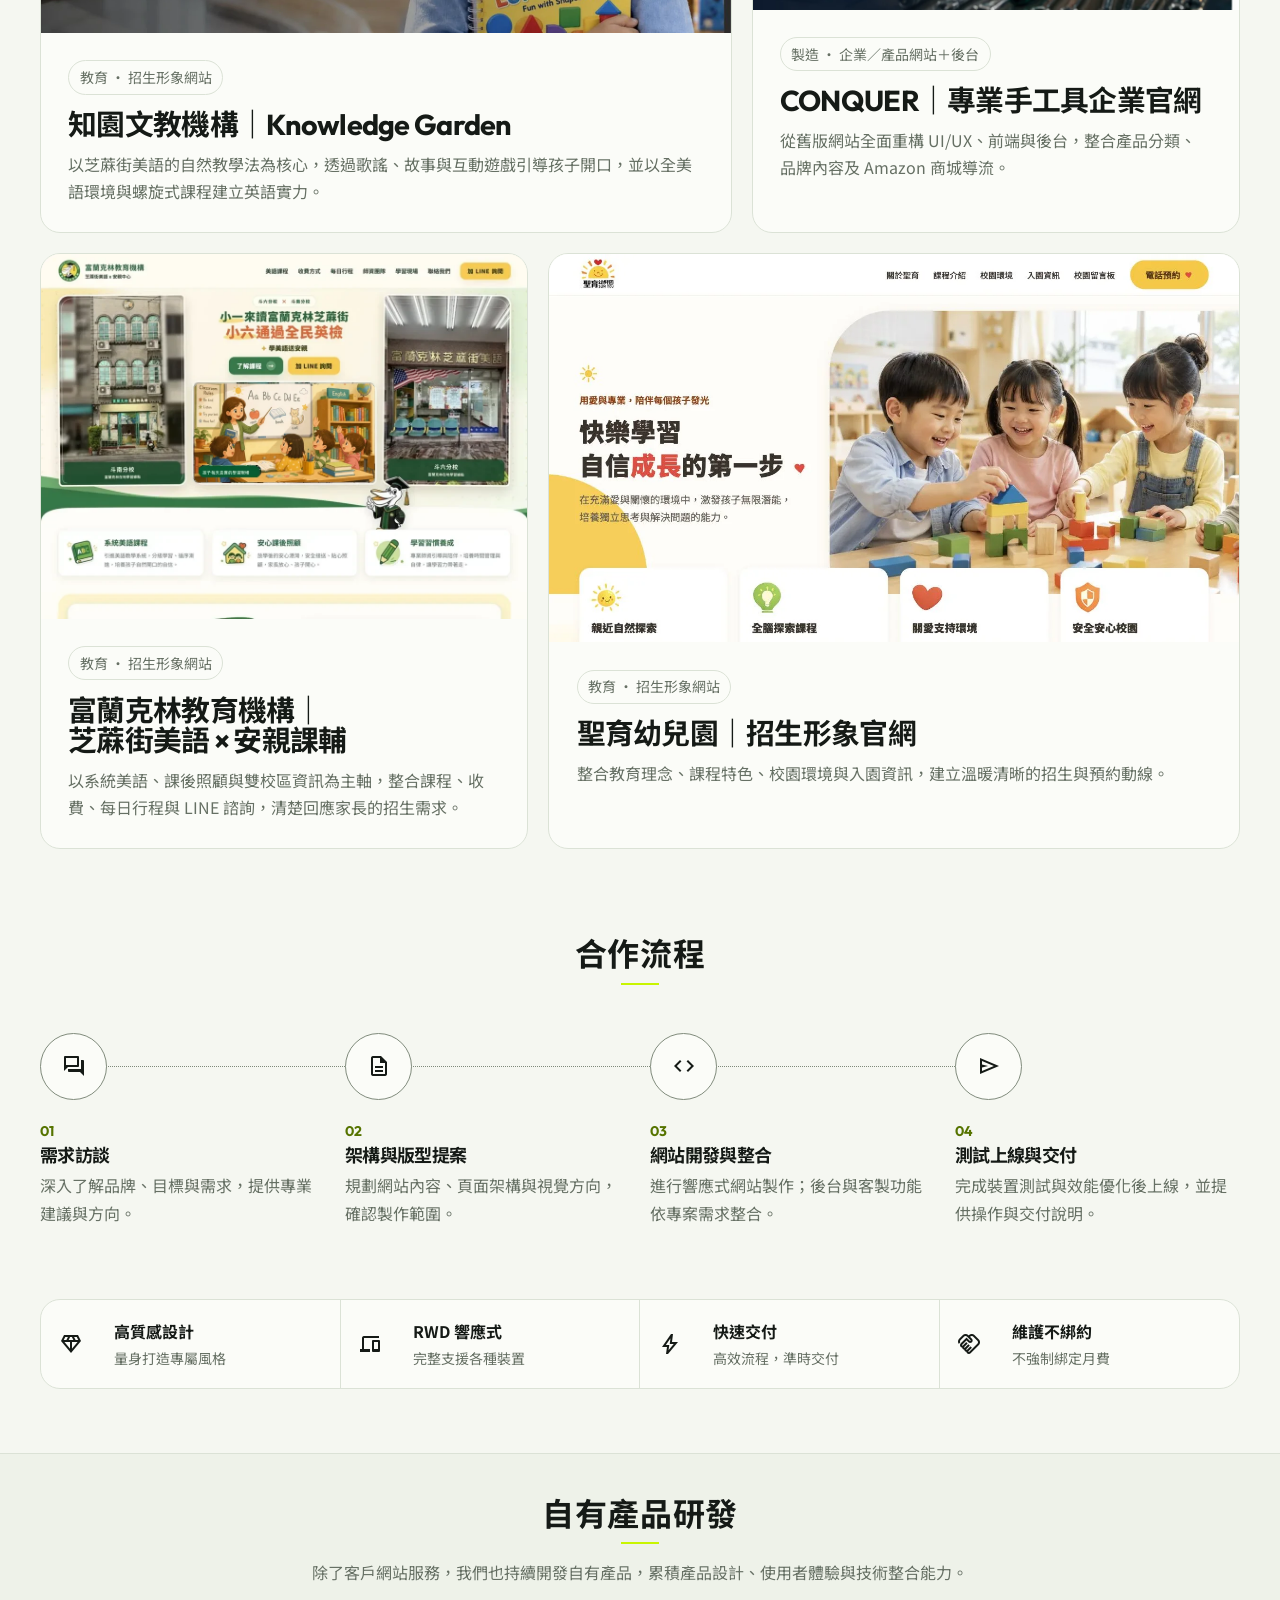
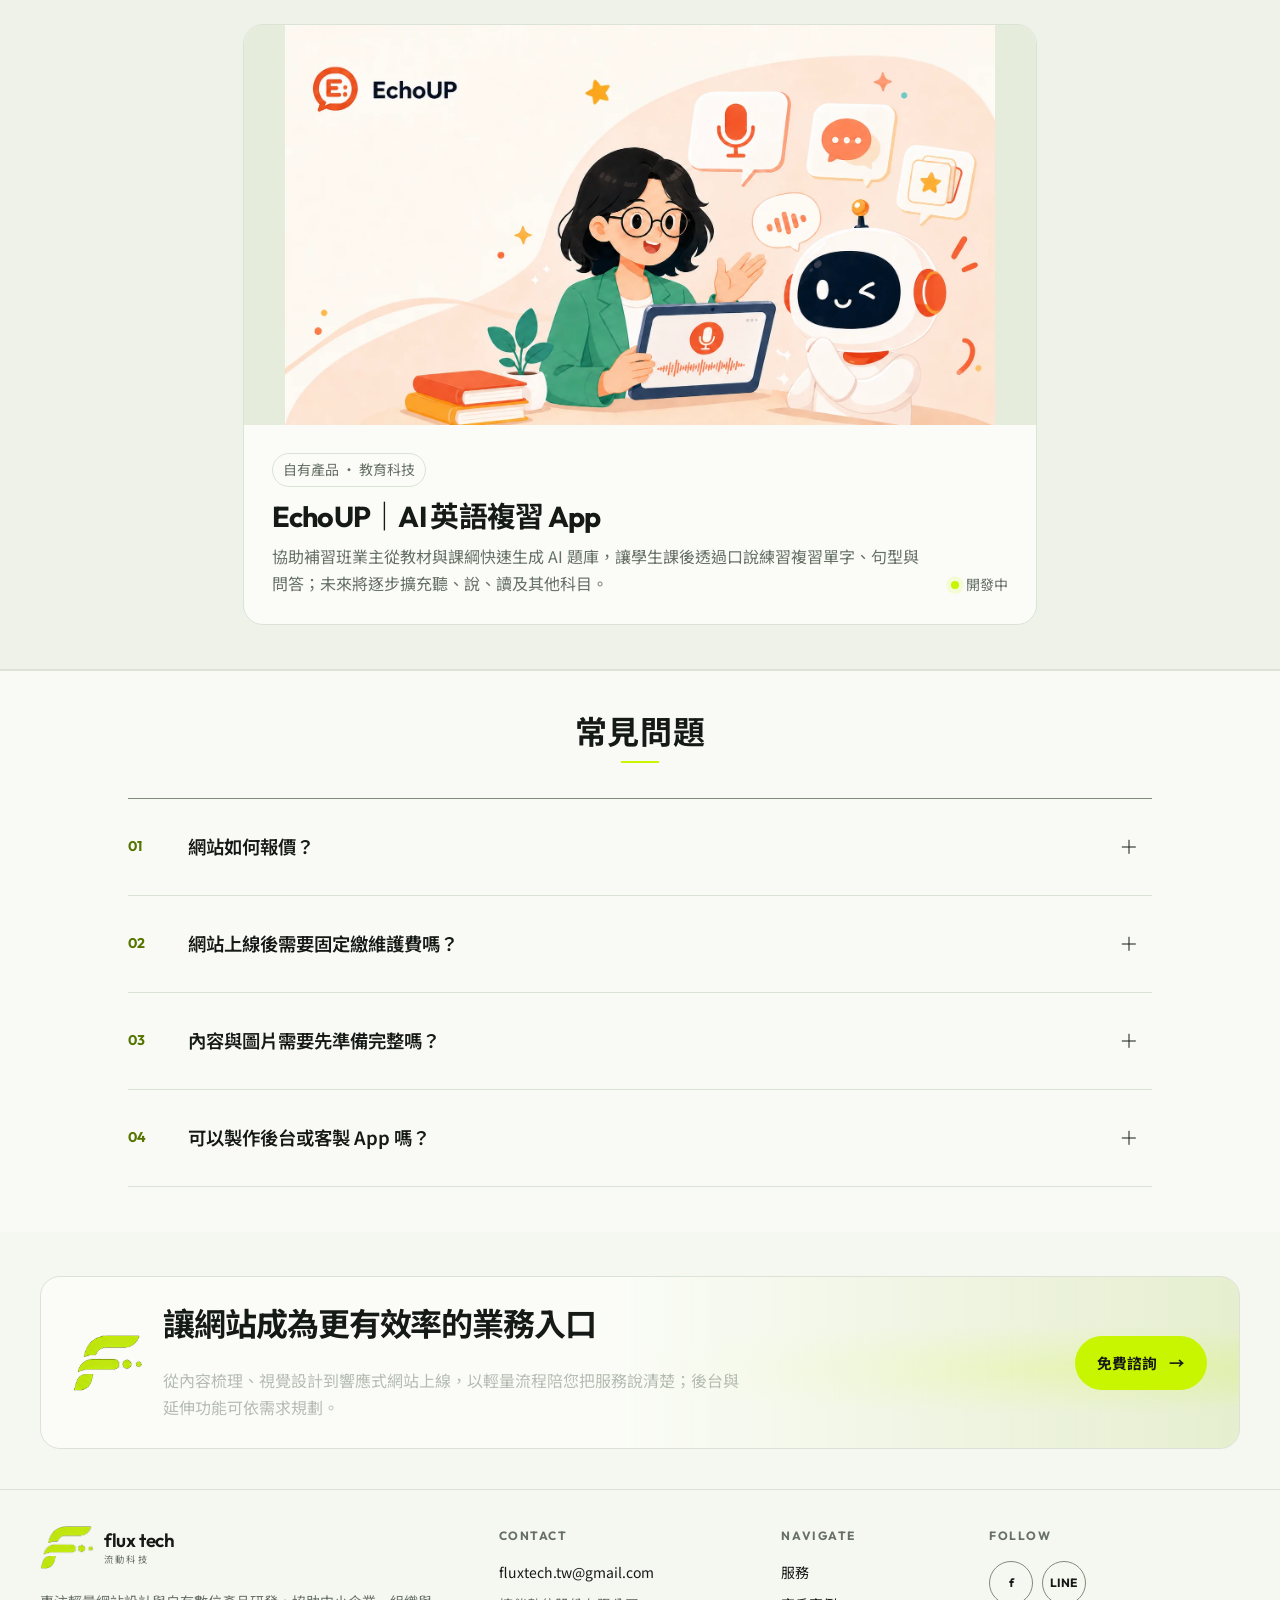
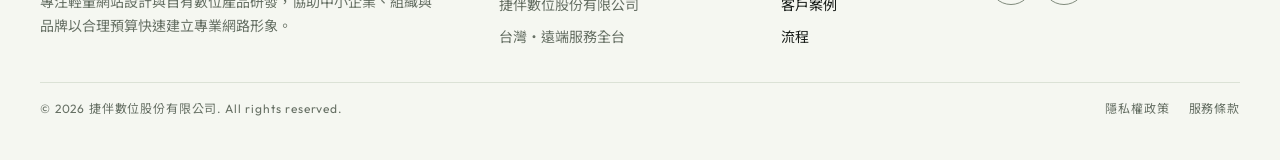
==== commit b9a3ca5e: "feat: update Franklin case thumbnail" ====
--- a/index.html
+++ b/index.html
@@ -317,7 +317,7 @@
             <article class="case-card case-card--tall-thumb reveal">
               <div class="case-card__link">
                 <div class="case-visual case-visual--project">
-                  <img src="assets/case-franklin-school-v6.webp" width="1024" height="768" alt="" loading="lazy">
+                  <img src="assets/case-franklin-school-v8.webp" width="1024" height="768" alt="富蘭克林教育機構首頁，呈現芝蔴街美語課程與斗六、斗南分校資訊" loading="lazy">
                 </div>
                 <div class="case-card__meta">
                   <div>
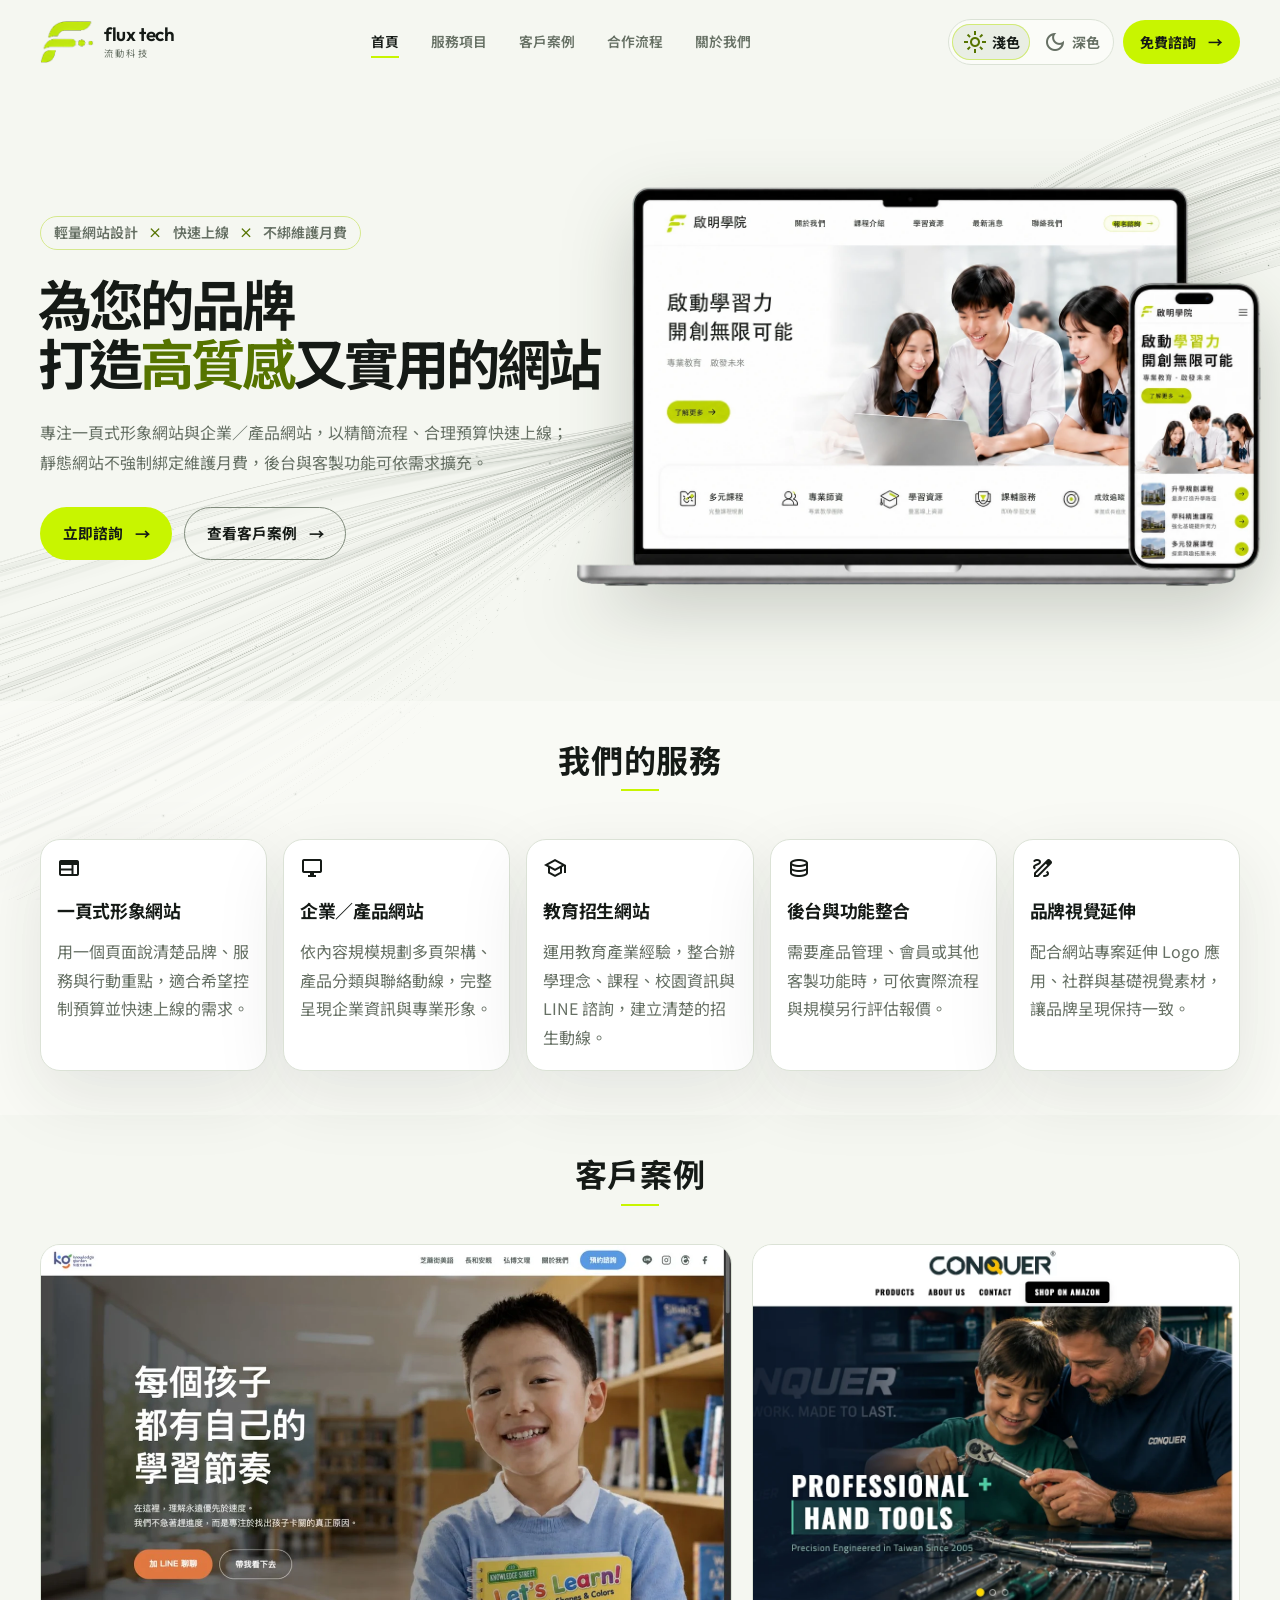
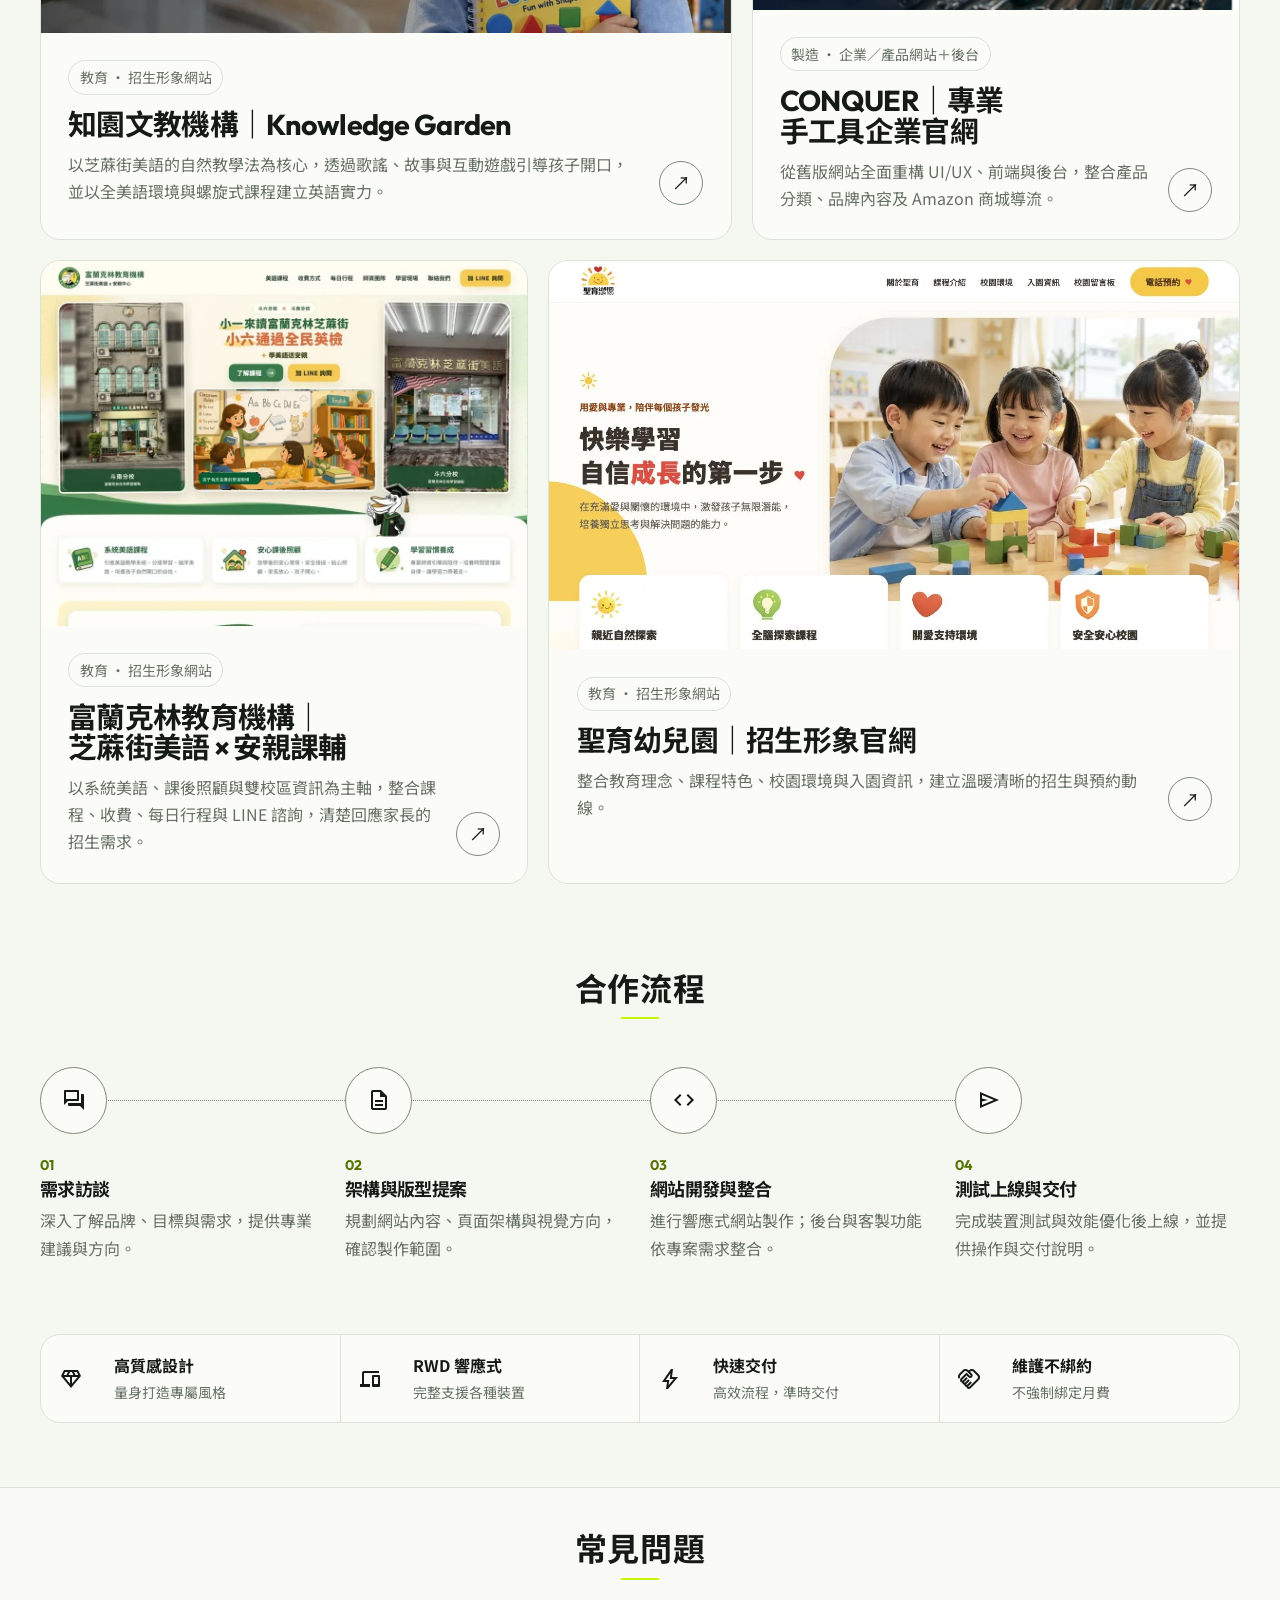
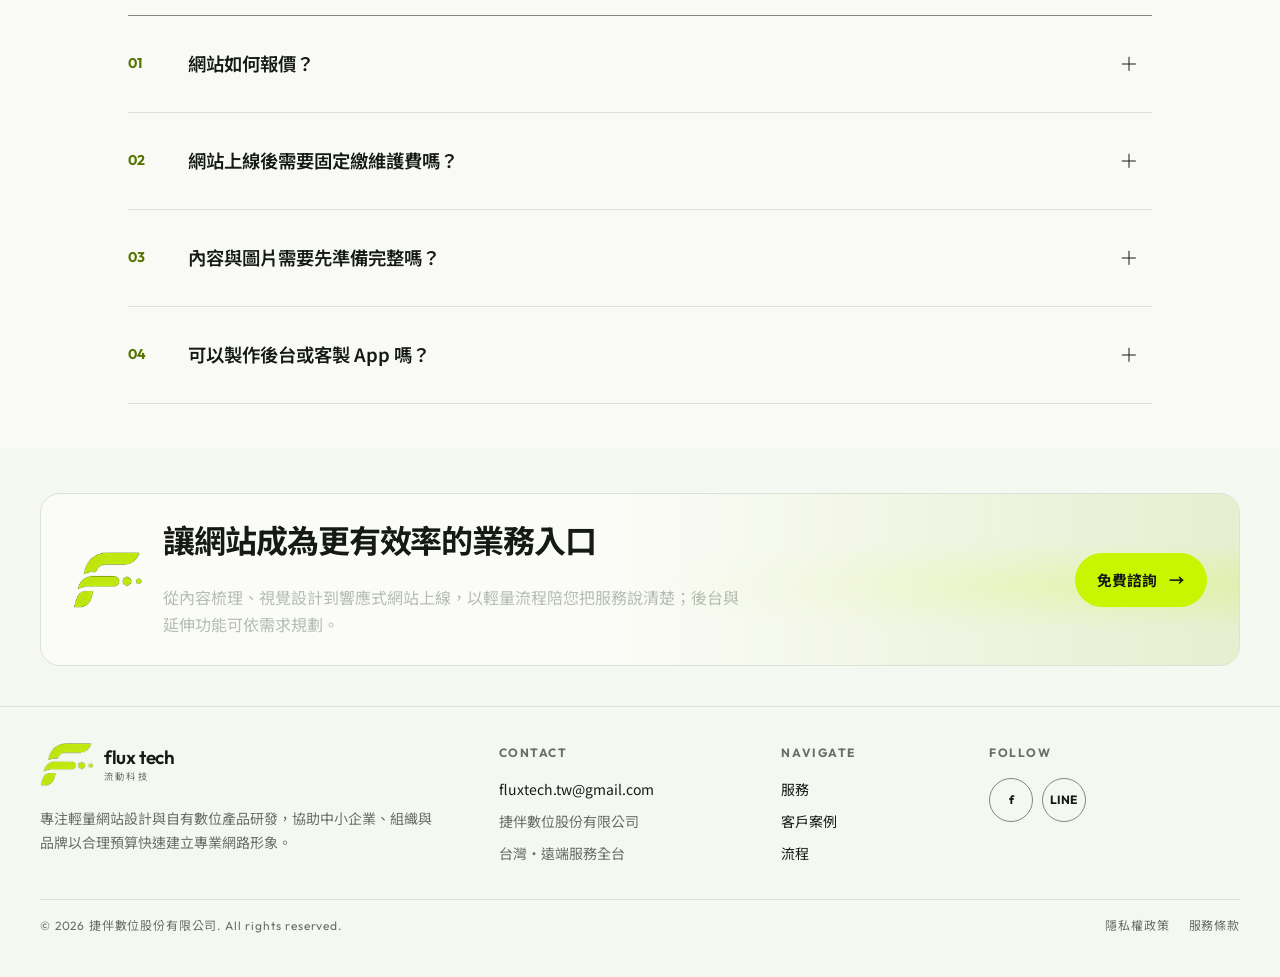
==== commit bde8c0a7: "feat: restore portfolio links and hide products" ====
--- a/index.html
+++ b/index.html
@@ -285,7 +285,16 @@
 
           <div class="work-grid">
             <article class="case-card case-card--featured reveal">
-              <div class="case-card__link">
+              <a
+                class="case-card__link"
+                href="https://kgedu.co"
+                target="_blank"
+                rel="noopener noreferrer"
+                data-portfolio-link
+                data-case-id="knowledge-garden"
+                data-category="education"
+                aria-label="查看知園文教機構 Knowledge Garden 官網"
+              >
                 <div class="case-visual case-visual--project">
                   <img src="assets/case-knowledge-garden-v1.webp" width="1265" height="712" alt="" loading="lazy">
                 </div>
@@ -295,12 +304,22 @@
                     <h3>知園文教機構｜Knowledge Garden</h3>
                     <p>以芝蔴街美語的自然教學法為核心，透過歌謠、故事與互動遊戲引導孩子開口，並以全美語環境與螺旋式課程建立英語實力。</p>
                   </div>
-                </div>
-              </div>
+                  <span class="case-card__arrow" aria-hidden="true">↗</span>
+                </div>
+              </a>
             </article>
 
             <article class="case-card case-card--tall-thumb reveal">
-              <div class="case-card__link">
+              <a
+                class="case-card__link"
+                href="https://www.conquer.tw"
+                target="_blank"
+                rel="noopener noreferrer"
+                data-portfolio-link
+                data-case-id="conquer-tools"
+                data-category="manufacturing"
+                aria-label="查看 CONQUER 專業手工具企業官網"
+              >
                 <div class="case-visual case-visual--project case-visual--conquer">
                   <img src="assets/case-conquer-v2.webp" width="1024" height="768" alt="" loading="lazy">
                 </div>
@@ -310,12 +329,22 @@
                     <h3>CONQUER｜專業手工具企業官網</h3>
                     <p>從舊版網站全面重構 UI/UX、前端與後台，整合產品分類、品牌內容及 Amazon 商城導流。</p>
                   </div>
-                </div>
-              </div>
+                  <span class="case-card__arrow" aria-hidden="true">↗</span>
+                </div>
+              </a>
             </article>
 
             <article class="case-card case-card--tall-thumb reveal">
-              <div class="case-card__link">
+              <a
+                class="case-card__link"
+                href="https://jjtsao.github.io/Franklin-school/"
+                target="_blank"
+                rel="noopener noreferrer"
+                data-portfolio-link
+                data-case-id="franklin-school"
+                data-category="education"
+                aria-label="查看富蘭克林教育機構官網"
+              >
                 <div class="case-visual case-visual--project">
                   <img src="assets/case-franklin-school-v8.webp" width="1024" height="768" alt="富蘭克林教育機構首頁，呈現芝蔴街美語課程與斗六、斗南分校資訊" loading="lazy">
                 </div>
@@ -325,12 +354,22 @@
                     <h3>富蘭克林教育機構｜芝蔴街美語 × 安親課輔</h3>
                     <p>以系統美語、課後照顧與雙校區資訊為主軸，整合課程、收費、每日行程與 LINE 諮詢，清楚回應家長的招生需求。</p>
                   </div>
-                </div>
-              </div>
+                  <span class="case-card__arrow" aria-hidden="true">↗</span>
+                </div>
+              </a>
             </article>
 
             <article class="case-card case-card--wide reveal">
-              <div class="case-card__link">
+              <a
+                class="case-card__link"
+                href="https://jjtsao.github.io/kindergarten-sample/index.html"
+                target="_blank"
+                rel="noopener noreferrer"
+                data-portfolio-link
+                data-case-id="sun-you-kindergarten"
+                data-category="education"
+                aria-label="查看聖育幼兒園招生形象官網"
+              >
                 <div class="case-visual case-visual--project">
                   <img src="assets/case-sunyou-v1.webp" width="1265" height="712" alt="" loading="lazy">
                 </div>
@@ -340,8 +379,9 @@
                     <h3>聖育幼兒園｜招生形象官網</h3>
                     <p>整合教育理念、課程特色、校園環境與入園資訊，建立溫暖清晰的招生與預約動線。</p>
                   </div>
-                </div>
-              </div>
+                  <span class="case-card__arrow" aria-hidden="true">↗</span>
+                </div>
+              </a>
             </article>
           </div>
         </div>
@@ -382,7 +422,7 @@
         </div>
       </section>
 
-      <section class="product-section section" id="products" aria-labelledby="products-title">
+      <section class="product-section section" id="products" aria-labelledby="products-title" hidden>
         <div class="container">
           <div class="mockup-section-title product-section__title reveal">
             <h2 id="products-title">自有產品研發</h2>
